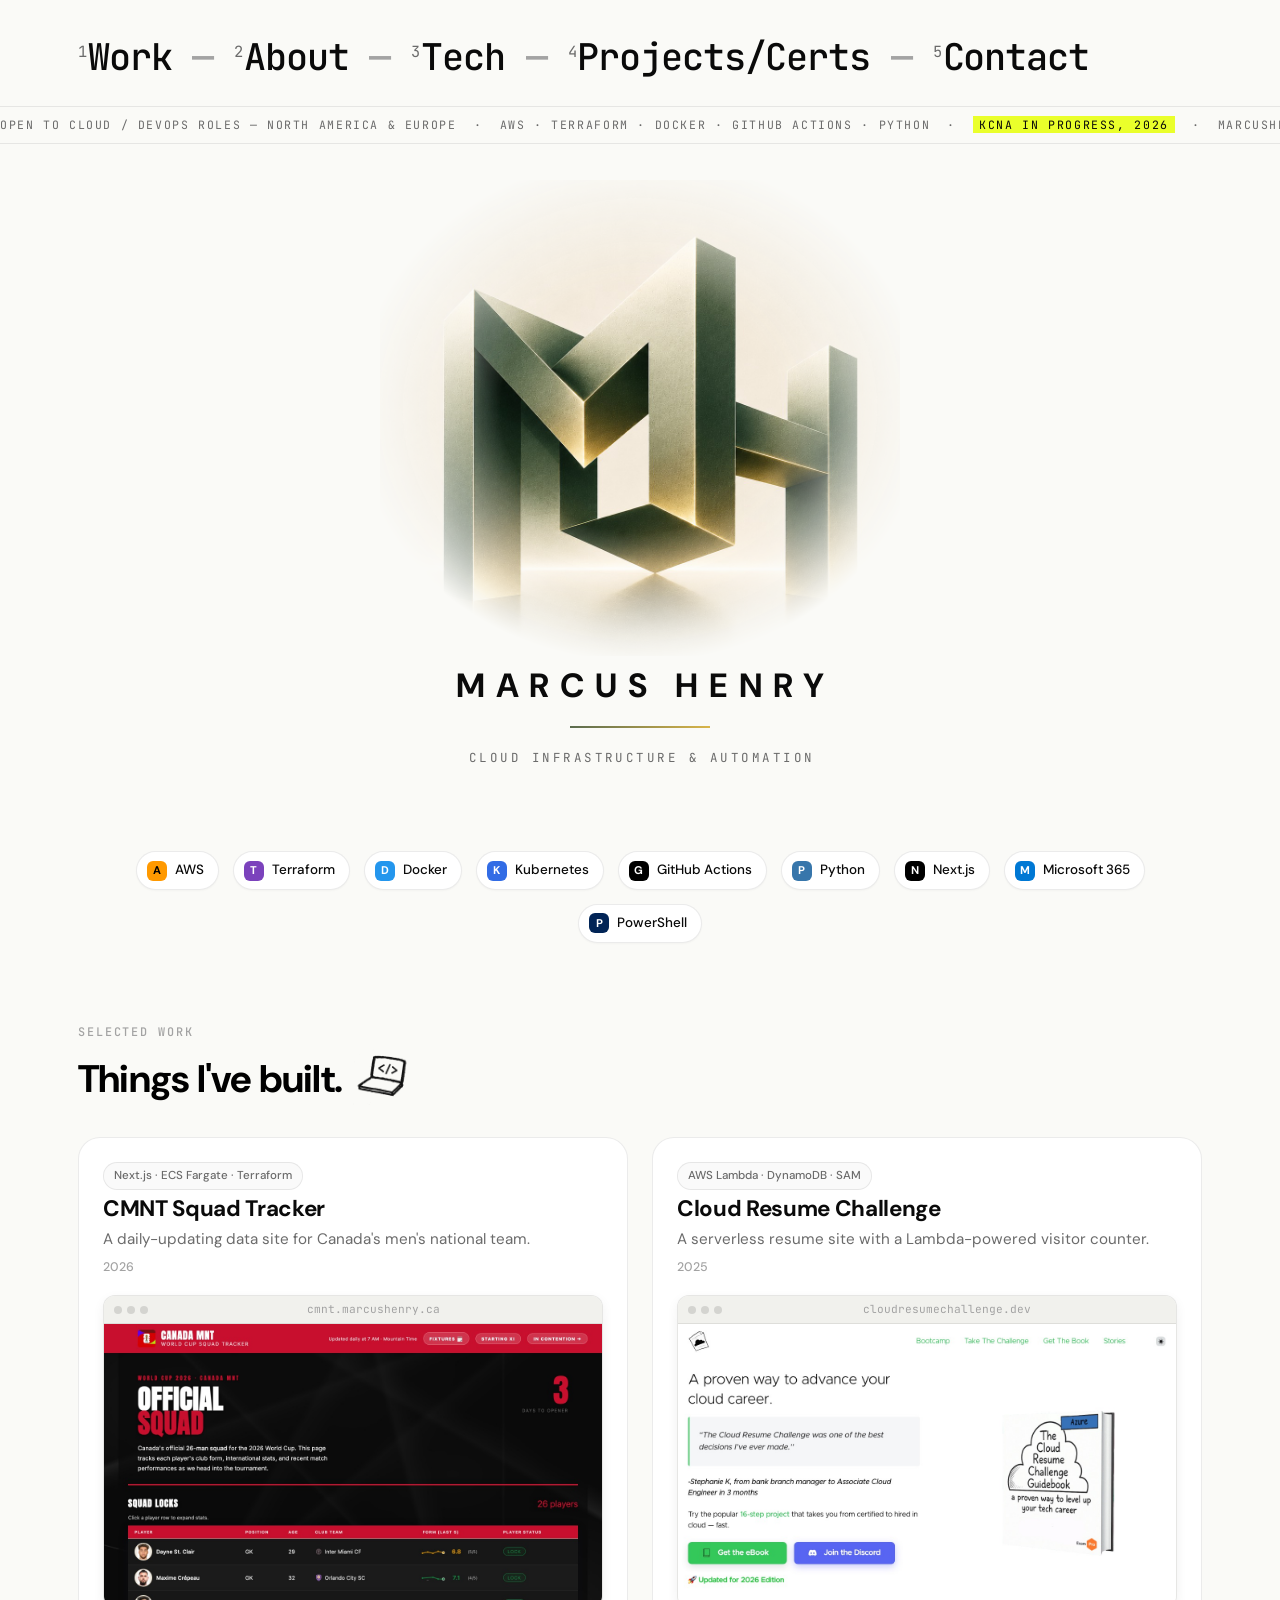
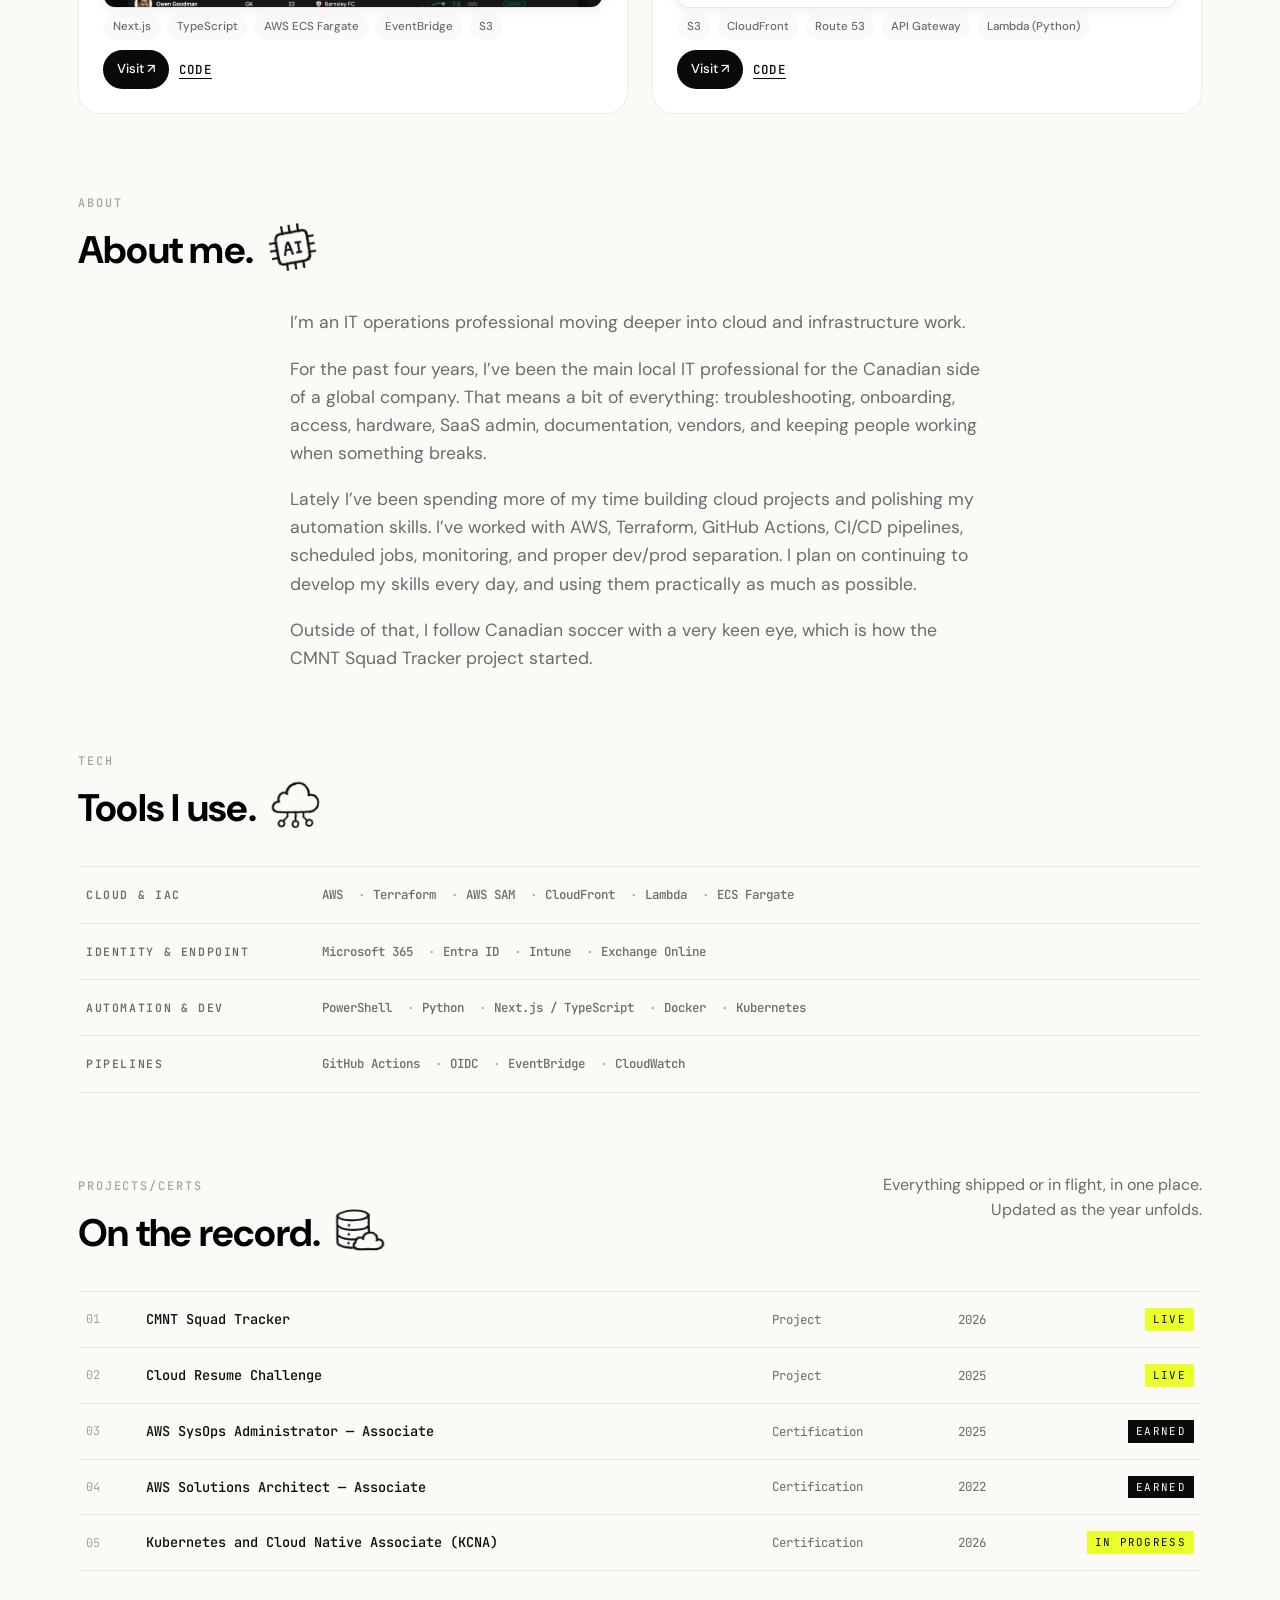
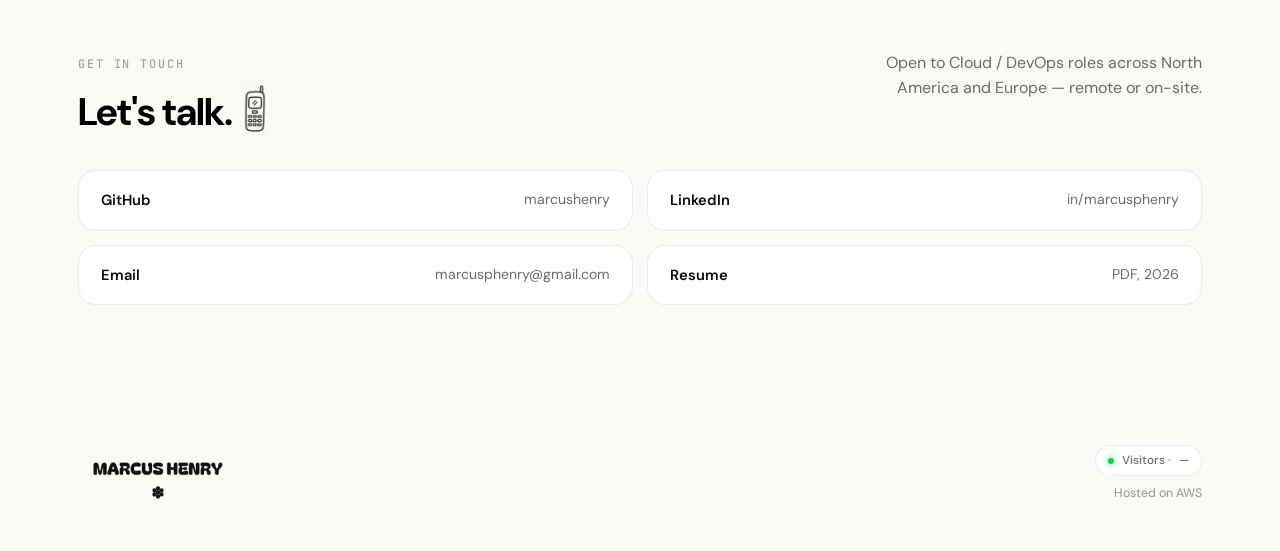
==== resume-site/index.html @ f46299de "content: relabel nav/sections (Tech, Projects/Certs), rewrite About - Nav: Stack→Tech, Ledger→Projec" ====
<!DOCTYPE html>
<html lang="en" data-theme="callum">
<head>
  <meta charset="UTF-8">
  <title>Marcus Henry — Cloud Infrastructure &amp; Automation</title>
  <meta name="viewport" content="width=device-width, initial-scale=1.0">
  <meta name="description" content="Marcus Henry — cloud infrastructure &amp; automation. AWS projects, IaC, CI/CD, and a serverless visitor counter. Open to roles across North America and Europe.">
  <link rel="canonical" href="https://marcushenry.ca/">
  <link rel="icon" type="image/png" sizes="32x32" href="images/favicon-32.png">
  <link rel="icon" type="image/png" sizes="192x192" href="images/favicon-192.png">
  <link rel="apple-touch-icon" href="images/apple-touch-icon.png">
  <meta property="og:type" content="website">
  <meta property="og:url" content="https://marcushenry.ca/">
  <meta property="og:title" content="Marcus Henry — Cloud Infrastructure &amp; Automation">
  <meta property="og:description" content="Cloud infrastructure &amp; automation. AWS projects, IaC, CI/CD, and a serverless visitor counter. Open to roles across North America and Europe.">
  <meta property="og:image" content="https://marcushenry.ca/images/og-image.jpg">
  <meta property="og:image:width" content="1200">
  <meta property="og:image:height" content="630">
  <meta name="twitter:card" content="summary_large_image">
  <meta name="twitter:title" content="Marcus Henry — Cloud Infrastructure &amp; Automation">
  <meta name="twitter:description" content="Cloud infrastructure &amp; automation. AWS projects, IaC, CI/CD, and a serverless visitor counter. Open to roles across North America and Europe.">
  <meta name="twitter:image" content="https://marcushenry.ca/images/og-image.jpg">
  <link rel="preload" as="image" href="images/mh-monogram-green.jpg">
  <link rel="preconnect" href="https://fonts.googleapis.com">
  <link rel="preconnect" href="https://fonts.gstatic.com" crossorigin>
  <link rel="stylesheet" href="assets/css/theme.css">
  <link rel="stylesheet" href="assets/css/site.css">
  <link rel="stylesheet" href="assets/css/avant.css">
</head>
<body>
  <div class="shell">

    <!-- ─────────────── Index masthead ─────────────── -->
    <nav class="index-callout" aria-label="Site index">
      <a href="#projects" class="index-item"><sup>1</sup>Work</a><span class="index-dash"> — </span><a href="#about" class="index-item"><sup>2</sup>About</a><span class="index-dash"> — </span><a href="#skills" class="index-item"><sup>3</sup>Tech</a><span class="index-dash"> — </span><a href="#ledger" class="index-item"><sup>4</sup>Projects/Certs</a><span class="index-dash"> — </span><a href="#contact" class="index-item"><sup>5</sup>Contact</a>
    </nav>

    <!-- ─────────────── Ticker ─────────────── -->
    <div class="ticker" aria-hidden="true">
      <div class="ticker-track">
        <span class="ticker-content">Open to Cloud / DevOps roles — North America &amp; Europe&nbsp;&nbsp;·&nbsp;&nbsp;AWS · Terraform · Docker · GitHub Actions · Python&nbsp;&nbsp;·&nbsp;&nbsp;<em>KCNA in progress, 2026</em>&nbsp;&nbsp;·&nbsp;&nbsp;marcushenry.ca — a working ledger&nbsp;&nbsp;·&nbsp;&nbsp;</span>
        <span class="ticker-content">Open to Cloud / DevOps roles — North America &amp; Europe&nbsp;&nbsp;·&nbsp;&nbsp;AWS · Terraform · Docker · GitHub Actions · Python&nbsp;&nbsp;·&nbsp;&nbsp;<em>KCNA in progress, 2026</em>&nbsp;&nbsp;·&nbsp;&nbsp;marcushenry.ca — a working ledger&nbsp;&nbsp;·&nbsp;&nbsp;</span>
      </div>
    </div>

    <!-- ─────────────── Hero ─────────────── -->
    <section class="hero-callum hero-monogram">
      <div class="hero-callum-content">
        <img class="hero-mark" src="images/mh-monogram-green.jpg" alt="MH monogram" width="1120" height="1024" fetchpriority="high">
        <h1 class="hero-name">Marcus Henry</h1>
        <span class="hero-rule" aria-hidden="true"></span>
        <p class="hero-tagline">Cloud Infrastructure &amp; Automation</p>
      </div>
    </section>

    <!-- ─────────────── Tools row ─────────────── -->
    <div class="tools-row">
      <span class="tool-chip"><span class="tool-chip-icon" style="background:#ff9900;color:#000">A</span>AWS</span>
      <span class="tool-chip"><span class="tool-chip-icon" style="background:#7b42bc;color:#fff">T</span>Terraform</span>
      <span class="tool-chip"><span class="tool-chip-icon" style="background:#2496ed;color:#fff">D</span>Docker</span>
      <span class="tool-chip"><span class="tool-chip-icon" style="background:#326ce5;color:#fff">K</span>Kubernetes</span>
      <span class="tool-chip"><span class="tool-chip-icon" style="background:#000;color:#fff">G</span>GitHub Actions</span>
      <span class="tool-chip"><span class="tool-chip-icon" style="background:#3776ab;color:#fff">P</span>Python</span>
      <span class="tool-chip"><span class="tool-chip-icon" style="background:#000;color:#fff">N</span>Next.js</span>
      <span class="tool-chip"><span class="tool-chip-icon" style="background:#0078d4;color:#fff">M</span>Microsoft 365</span>
      <span class="tool-chip"><span class="tool-chip-icon" style="background:#012456;color:#fff">P</span>PowerShell</span>
    </div>

    <!-- ─────────────── Projects ─────────────── -->
    <section class="section">
      <div id="projects" class="section-title-row">
        <div>
          <div class="section-title-eyebrow">Selected work</div>
          <h2 class="section-title">Things I've built.<img class="heading-doodle" src="images/icons/code-laptop.png" alt="" aria-hidden="true"></h2>
        </div>
      </div>
      <div class="project-list">

        <article class="project">
          <div class="project-num">01</div>
          <div class="project-meta-col">
            <div class="project-tag">Next.js · ECS Fargate · Terraform</div>
            <h3 class="project-title">CMNT Squad Tracker</h3>
            <p class="project-sub">A daily-updating data site for Canada's men's national team.</p>
            <div class="project-year">2026</div>
            <div style="margin-top:auto;padding-top:12px">
              <div class="browser-window">
                <div class="browser-bar">
                  <div class="browser-bar-dots"><span></span><span></span><span></span></div>
                  <div class="browser-bar-url">cmnt.marcushenry.ca</div>
                </div>
                <div class="browser-body">
                  <img class="browser-shot" src="images/cmnt-screenshot.jpg" alt="CMNT Squad Tracker — official squad page with player form table" loading="lazy" width="1240" height="930">
                </div>
              </div>
            </div>
            <div class="project-stack">
              <span>Next.js</span><span>TypeScript</span><span>AWS ECS Fargate</span><span>EventBridge</span><span>S3</span>
            </div>
            <div class="project-links">
              <a href="https://cmnt.marcushenry.ca" target="_blank" rel="noreferrer" class="project-link">Visit ↗</a>
              <a href="https://github.com/marcushenry/cmnt-squad-tracker" target="_blank" rel="noreferrer" class="project-link is-secondary">Code</a>
            </div>
          </div>
        </article>

        <article class="project">
          <div class="project-num">02</div>
          <div class="project-meta-col">
            <div class="project-tag">AWS Lambda · DynamoDB · SAM</div>
            <h3 class="project-title">Cloud Resume Challenge</h3>
            <p class="project-sub">A serverless resume site with a Lambda-powered visitor counter.</p>
            <div class="project-year">2025</div>
            <div style="margin-top:auto;padding-top:12px">
              <div class="browser-window">
                <div class="browser-bar">
                  <div class="browser-bar-dots"><span></span><span></span><span></span></div>
                  <div class="browser-bar-url">cloudresumechallenge.dev</div>
                </div>
                <div class="browser-body">
                  <img class="browser-shot" src="images/crc-screenshot.jpg" alt="The Cloud Resume Challenge — a proven way to advance your cloud career" loading="lazy" width="1240" height="930">
                </div>
              </div>
            </div>
            <div class="project-stack">
              <span>S3</span><span>CloudFront</span><span>Route 53</span><span>API Gateway</span><span>Lambda (Python)</span>
            </div>
            <div class="project-links">
              <a href="https://cloudresumechallenge.dev/" target="_blank" rel="noreferrer" class="project-link">Visit ↗</a>
              <a href="https://github.com/marcushenry/cloud-resume-challenge-2025" target="_blank" rel="noreferrer" class="project-link is-secondary">Code</a>
            </div>
          </div>
        </article>

      </div>
    </section>

    <!-- ─────────────── About ─────────────── -->
    <section class="section">
      <div id="about" class="section-title-row">
        <div>
          <div class="section-title-eyebrow">About</div>
          <h2 class="section-title">About me.<img class="heading-doodle" src="images/icons/ai-chip.png" alt="" aria-hidden="true"></h2>
        </div>
      </div>
      <div class="about">
        <p>I&rsquo;m an IT operations professional moving deeper into cloud and infrastructure work.</p>
        <p>For the past four years, I&rsquo;ve been the main local IT professional for the Canadian side of a global company. That means a bit of everything: troubleshooting, onboarding, access, hardware, SaaS admin, documentation, vendors, and keeping people working when something breaks.</p>
        <p>Lately I&rsquo;ve been spending more of my time building cloud projects and polishing my automation skills. I&rsquo;ve worked with AWS, Terraform, GitHub Actions, CI/CD pipelines, scheduled jobs, monitoring, and proper dev/prod separation. I plan on continuing to develop my skills every day, and using them practically as much as possible.</p>
        <p>Outside of that, I follow Canadian soccer with a very keen eye, which is how the CMNT Squad Tracker project started.</p>
      </div>
    </section>

    <!-- ─────────────── Skills ─────────────── -->
    <section class="section">
      <div id="skills" class="section-title-row">
        <div>
          <div class="section-title-eyebrow">Tech</div>
          <h2 class="section-title">Tools I use.<img class="heading-doodle" src="images/icons/cloud-network.png" alt="" aria-hidden="true"></h2>
        </div>
      </div>
      <div class="skills">
        <div class="skills-group">
          <div class="skills-group-label">Cloud &amp; IaC</div>
          <div class="skills-group-items">
            <span>AWS</span><span>Terraform</span><span>AWS SAM</span><span>CloudFront</span><span>Lambda</span><span>ECS Fargate</span>
          </div>
        </div>
        <div class="skills-group">
          <div class="skills-group-label">Identity &amp; Endpoint</div>
          <div class="skills-group-items">
            <span>Microsoft 365</span><span>Entra ID</span><span>Intune</span><span>Exchange Online</span>
          </div>
        </div>
        <div class="skills-group">
          <div class="skills-group-label">Automation &amp; Dev</div>
          <div class="skills-group-items">
            <span>PowerShell</span><span>Python</span><span>Next.js / TypeScript</span><span>Docker</span><span>Kubernetes</span>
          </div>
        </div>
        <div class="skills-group">
          <div class="skills-group-label">Pipelines</div>
          <div class="skills-group-items">
            <span>GitHub Actions</span><span>OIDC</span><span>EventBridge</span><span>CloudWatch</span>
          </div>
        </div>
      </div>
    </section>

    <!-- ─────────────── Ledger ─────────────── -->
    <section class="section">
      <div id="ledger" class="section-title-row">
        <div>
          <div class="section-title-eyebrow">Projects/Certs</div>
          <h2 class="section-title">On the record.<img class="heading-doodle" src="images/icons/cloud-database.png" alt="" aria-hidden="true"></h2>
        </div>
        <p class="section-title-helper">Everything shipped or in flight, in one place. Updated as the year unfolds.</p>
      </div>
      <div class="ledger">
        <a href="https://cmnt.marcushenry.ca" target="_blank" rel="noreferrer" class="ledger-row">
          <span class="ledger-num">01</span>
          <span class="ledger-name">CMNT Squad Tracker</span>
          <span class="ledger-cat">Project</span>
          <span class="ledger-year">2026</span>
          <span class="ledger-status is-live">Live</span>
        </a>
        <a href="https://marcushenry.ca" class="ledger-row">
          <span class="ledger-num">02</span>
          <span class="ledger-name">Cloud Resume Challenge</span>
          <span class="ledger-cat">Project</span>
          <span class="ledger-year">2025</span>
          <span class="ledger-status is-live">Live</span>
        </a>
        <div class="ledger-row">
          <span class="ledger-num">03</span>
          <span class="ledger-name">AWS SysOps Administrator — Associate</span>
          <span class="ledger-cat">Certification</span>
          <span class="ledger-year">2025</span>
          <span class="ledger-status is-earned">Earned</span>
        </div>
        <div class="ledger-row">
          <span class="ledger-num">04</span>
          <span class="ledger-name">AWS Solutions Architect — Associate</span>
          <span class="ledger-cat">Certification</span>
          <span class="ledger-year">2022</span>
          <span class="ledger-status is-earned">Earned</span>
        </div>
        <div class="ledger-row">
          <span class="ledger-num">05</span>
          <span class="ledger-name">Kubernetes and Cloud Native Associate (KCNA)</span>
          <span class="ledger-cat">Certification</span>
          <span class="ledger-year">2026</span>
          <span class="ledger-status is-progress">In progress</span>
        </div>
      </div>
    </section>

    <!-- ─────────────── Contact ─────────────── -->
    <section class="section">
      <div id="contact" class="section-title-row">
        <div>
          <div class="section-title-eyebrow">Get in touch</div>
          <h2 class="section-title">Let's talk.<img class="heading-doodle" src="images/icons/phone.png" alt="" aria-hidden="true"></h2>
        </div>
        <p class="section-title-helper">Open to Cloud / DevOps roles across North America and Europe — remote or on-site.</p>
      </div>
      <div class="contact-list">
        <a href="https://github.com/marcushenry" target="_blank" rel="noreferrer" class="contact-row">
          <span class="contact-row-label">GitHub</span>
          <span class="contact-row-handle">marcushenry</span>
        </a>
        <a href="https://linkedin.com/in/marcusphenry" target="_blank" rel="noreferrer" class="contact-row">
          <span class="contact-row-label">LinkedIn</span>
          <span class="contact-row-handle">in/marcusphenry</span>
        </a>
        <a href="mailto:marcusphenry@gmail.com" class="contact-row">
          <span class="contact-row-label">Email</span>
          <span class="contact-row-handle">marcusphenry@gmail.com</span>
        </a>
        <a href="assets/Marcus-Henry-2026.pdf" target="_blank" rel="noreferrer" class="contact-row">
          <span class="contact-row-label">Resume</span>
          <span class="contact-row-handle">PDF, 2026</span>
        </a>
      </div>
    </section>

    <!-- ─────────────── Footer ─────────────── -->
    <footer class="footer">
      <div>
        <img class="footer-wordmark" src="images/wordmark.png" alt="Marcus Henry" width="160">
      </div>
      <div style="display:flex;flex-direction:column;align-items:flex-end;gap:8px">
        <span class="visitor-pill" title="Lambda + DynamoDB visitor count">
          <span class="live-dot"></span>
          Visitors · <span id="visitor-count">…</span>
        </span>
        <div style="font-size:0.78rem;opacity:0.7">Hosted on AWS</div>
      </div>
    </footer>

  </div>

  <script>
    (async () => {
      const el = document.getElementById("visitor-count");
      try {
        const res = await fetch("https://swlscxbqnd.execute-api.us-east-1.amazonaws.com/Prod/hello");
        if (!res.ok) throw new Error(res.status);
        const data = await res.json();
        el.textContent = (data && (data.count ?? data.visitors ?? data.value ?? "—")).toString();
      } catch {
        el.textContent = "—";
      }
    })();
  </script>
</body>
</html>
---- resume-site/assets/css/theme.css ----
/*
 * Marcus Henry — Theme Tokens
 * Two complete design directions, switched via [data-theme] on <html>.
 *
 *   hermes  — dark forest-green canvas, cream serif type, hairline grid,
 *             vintage technical-manual aesthetic. Inspired by Nous Research.
 *   callum  — light, airy, big bold sans, soft pastel gradient blob.
 *             Inspired by Callum O'Connor's portfolio.
 */

@import url('https://fonts.googleapis.com/css2?family=DM+Serif+Display:ital@0;1&family=EB+Garamond:ital,wght@0,400;0,500;0,600;1,400&family=JetBrains+Mono:wght@400;500&display=swap');
@import url('https://fonts.googleapis.com/css2?family=DM+Sans:opsz,wght@9..40,400;9..40,500;9..40,600;9..40,700;9..40,800;9..40,900&display=swap');

/* ─── HERMES — dark + serif ────────────────────────────── */
:root[data-theme="hermes"] {
  --bg:                #0c1a17;
  --bg-elevated:       #0f201c;
  --bg-deep:           #081410;
  --surface:           rgba(232, 220, 195, 0.03);
  --surface-hover:     rgba(232, 220, 195, 0.06);

  --ink:               #ece1c8;
  --ink-bright:        #fbf3dc;
  --ink-muted:         rgba(236, 225, 200, 0.62);
  --ink-faint:         rgba(236, 225, 200, 0.38);

  --accent:            #d4a85a;
  --accent-warm:       #e8c97a;
  --accent-soft:       rgba(212, 168, 90, 0.16);

  --hair:              rgba(236, 225, 200, 0.16);
  --hair-strong:       rgba(236, 225, 200, 0.28);

  --status-live:       #7ec891;

  --font-display:      'DM Serif Display', 'Times New Roman', serif;
  --font-body:         'EB Garamond', Georgia, 'Times New Roman', serif;
  --font-mono:         'JetBrains Mono', 'Courier New', monospace;
  --font-ui:           'EB Garamond', Georgia, serif;

  --lh-body:           1.55;
  --lh-tight:          1.1;

  --radius-sm:         2px;
  --radius-md:         3px;
  --radius-lg:         4px;
  --radius-pill:       999px;

  color-scheme: dark;
}

/* ─── CALLUM — light + sans ────────────────────────────── */
:root[data-theme="callum"] {
  --bg:                #fafaf7;
  --bg-elevated:       #ffffff;
  --bg-deep:           #f1f1ed;
  --surface:           rgba(10, 10, 10, 0.02);
  --surface-hover:     rgba(10, 10, 10, 0.05);

  --ink:               #0a0a0a;
  --ink-bright:        #000000;
  --ink-muted:         #6b6b6b;
  --ink-faint:         #a3a3a3;

  --accent:            #0a0a0a;
  --accent-warm:       #4f46e5;
  --accent-soft:       rgba(10, 10, 10, 0.05);

  --hair:              rgba(10, 10, 10, 0.08);
  --hair-strong:       rgba(10, 10, 10, 0.16);

  --status-live:       #22c55e;

  --font-display:      'DM Sans', system-ui, -apple-system, sans-serif;
  --font-body:         'DM Sans', system-ui, -apple-system, sans-serif;
  --font-mono:         'JetBrains Mono', 'SF Mono', Menlo, monospace;
  --font-ui:           'DM Sans', system-ui, -apple-system, sans-serif;

  --lh-body:           1.55;
  --lh-tight:          1.05;

  --radius-sm:         8px;
  --radius-md:         14px;
  --radius-lg:         22px;
  --radius-pill:       999px;

  color-scheme: light;
}

/* Default to hermes if no theme set */
:root { color-scheme: dark; }

/* ─── Reset + base ─────────────────────────────────── */
*, *::before, *::after { box-sizing: border-box; }
html, body { margin: 0; padding: 0; }
html { background-color: var(--bg, #0c1a17); }
body {
  font-family: var(--font-body);
  font-size: 16px;
  color: var(--ink);
  background-color: var(--bg);
  line-height: var(--lh-body);
  -webkit-font-smoothing: antialiased;
  -moz-osx-font-smoothing: grayscale;
  text-rendering: optimizeLegibility;
  min-height: 100vh;
}

a { color: inherit; text-decoration: none; }
button { font-family: inherit; cursor: pointer; }

/* Focus */
:focus-visible {
  outline: 1px solid var(--accent);
  outline-offset: 3px;
}

/* Selection */
::selection {
  background: var(--accent);
  color: var(--bg);
}

/* Scrollbar */
::-webkit-scrollbar { width: 10px; height: 10px; }
::-webkit-scrollbar-track { background: transparent; }
:root[data-theme="hermes"] ::-webkit-scrollbar-thumb { background: rgba(236,225,200,0.14); border-radius: 0; }
:root[data-theme="callum"] ::-webkit-scrollbar-thumb { background: rgba(10,10,10,0.14); border-radius: 999px; }
---- resume-site/assets/css/site.css ----
/* ─────────────────────────────────────────────────────────
   site.css — shared layout & components, themed via CSS vars
   in theme.css (data-theme="hermes" | "callum").
   ───────────────────────────────────────────────────────── */

/* ─── Page shell ───────────────────────────────────── */
.shell {
  width: 100%;
  max-width: 1180px;
  margin: 0 auto;
  padding: 0 28px;
}
@media (max-width: 640px) {
  .shell { padding: 0 18px; }
}

/* ─── Top nav ──────────────────────────────────────── */
.nav {
  display: flex;
  justify-content: space-between;
  align-items: center;
  padding: 22px 0;
  gap: 16px;
  flex-wrap: wrap;
}

/* Hermes nav: hairline frame, manual-style */
:root[data-theme="hermes"] .nav {
  border-bottom: 1px solid var(--hair);
  margin-bottom: 8px;
}
:root[data-theme="hermes"] .brand {
  font-family: var(--font-display);
  font-style: italic;
  font-size: 1.4rem;
  letter-spacing: 0.01em;
  color: var(--ink-bright);
}
:root[data-theme="hermes"] .brand-sub {
  font-size: 0.7rem;
  letter-spacing: 0.18em;
  text-transform: uppercase;
  color: var(--ink-faint);
  margin-left: 12px;
  border-left: 1px solid var(--hair);
  padding-left: 12px;
  font-family: var(--font-ui);
}
:root[data-theme="hermes"] .nav-links a {
  font-family: var(--font-ui);
  font-size: 0.78rem;
  letter-spacing: 0.18em;
  text-transform: uppercase;
  color: var(--ink-muted);
  padding: 8px 4px;
  position: relative;
  transition: color 200ms ease;
}
:root[data-theme="hermes"] .nav-links a:hover { color: var(--ink-bright); }
:root[data-theme="hermes"] .nav-links a.is-active {
  color: var(--ink-bright);
}
:root[data-theme="hermes"] .nav-links a.is-active::after {
  content: "";
  position: absolute;
  left: 4px; right: 4px;
  bottom: 0;
  height: 1px;
  background: var(--accent);
}

/* Callum nav: dark pill button + simple links */
:root[data-theme="callum"] .brand {
  font-family: var(--font-display);
  font-weight: 700;
  font-size: 1rem;
  letter-spacing: -0.01em;
  color: var(--ink);
  display: inline-flex;
  align-items: center;
  gap: 10px;
}
:root[data-theme="callum"] .brand-mark {
  width: 28px;
  height: 28px;
  border-radius: 999px;
  background: linear-gradient(135deg, #ffb3d9 0%, #b5d4ff 50%, #b8f0e0 100%);
  display: inline-block;
}
:root[data-theme="callum"] .brand-sub { display: none; }
:root[data-theme="callum"] .nav-links {
  background: var(--ink);
  border-radius: 999px;
  padding: 6px;
  display: flex;
  gap: 0;
}
:root[data-theme="callum"] .nav-links a {
  display: inline-block;
  padding: 8px 16px;
  border-radius: 999px;
  font-size: 0.84rem;
  font-weight: 500;
  color: rgba(255, 255, 255, 0.7);
  transition: all 180ms ease;
}
:root[data-theme="callum"] .nav-links a:hover { color: #fff; }
:root[data-theme="callum"] .nav-links a.is-active {
  background: #fff;
  color: var(--ink);
}

.nav-links { display: flex; gap: 4px; align-items: center; margin: 0; padding: 0; list-style: none; }

/* Theme toggle button */
.theme-toggle {
  border: 1px solid var(--hair-strong);
  background: var(--surface-hover);
  color: var(--ink);
  width: 36px;
  height: 36px;
  border-radius: var(--radius-pill);
  display: inline-flex;
  align-items: center;
  justify-content: center;
  cursor: pointer;
  transition: all 180ms ease;
  flex-shrink: 0;
}
.theme-toggle:hover {
  color: var(--ink-bright);
  border-color: var(--hair-strong);
  background: var(--surface-hover);
  transform: scale(1.08);
}
:root[data-theme="hermes"] .theme-toggle {
  border-color: var(--hair-strong);
  background: rgba(212, 168, 90, 0.1);
  color: var(--accent);
}
:root[data-theme="callum"] .theme-toggle {
  border-color: var(--hair-strong);
  background: #fff;
  color: var(--ink);
}

/* ─── Hermes hero ──────────────────────────────────── */
.hero-hermes {
  padding: 24px 0 56px;
  position: relative;
}
.hero-hermes-chapter {
  font-family: var(--font-ui);
  font-size: 0.74rem;
  letter-spacing: 0.24em;
  text-transform: uppercase;
  color: var(--ink-faint);
  display: flex;
  align-items: center;
  gap: 14px;
  margin-bottom: 28px;
}
.hero-hermes-chapter::before,
.hero-hermes-chapter::after {
  content: "";
  flex: 1;
  height: 1px;
  background: var(--hair);
}
.hero-hermes-grid {
  display: grid;
  grid-template-columns: 1.1fr 1fr;
  gap: 56px;
  align-items: center;
}
.hero-hermes-illustration {
  position: relative;
  aspect-ratio: 4/5;
  color: var(--ink);
  border: 1px solid var(--hair);
  padding: 14px;
  background: var(--bg-deep);
}
.hero-hermes-illustration::before,
.hero-hermes-illustration::after {
  content: "";
  position: absolute;
  width: 14px;
  height: 14px;
  border: 1px solid var(--accent);
}
.hero-hermes-illustration::before { top: -1px; left: -1px; border-right: none; border-bottom: none; }
.hero-hermes-illustration::after { bottom: -1px; right: -1px; border-left: none; border-top: none; }
.hero-hermes-illustration > svg {
  width: 100%;
  height: 100%;
  display: block;
}
.hero-hermes-caption {
  position: absolute;
  bottom: -28px;
  left: 14px;
  font-family: var(--font-body);
  font-style: italic;
  font-size: 0.86rem;
  color: var(--ink-muted);
  letter-spacing: 0.01em;
}
.hero-hermes-text { padding-top: 8px; }
.hero-hermes-h1 {
  margin: 0;
  font-family: var(--font-display);
  font-weight: 400;
  font-size: clamp(2.6rem, 5.4vw, 4.4rem);
  line-height: 1;
  letter-spacing: -0.005em;
  color: var(--ink-bright);
}
.hero-hermes-h1-italic {
  display: block;
  font-style: italic;
  color: var(--accent);
  font-size: 0.85em;
  margin-top: 6px;
}
.hero-hermes-tagline {
  margin: 22px 0 24px;
  font-family: var(--font-body);
  font-style: italic;
  font-size: 1.18rem;
  color: var(--ink-bright);
  line-height: 1.4;
  max-width: 460px;
  border-left: 1px solid var(--accent);
  padding-left: 16px;
}
.hero-hermes-body {
  font-family: var(--font-body);
  font-size: 1.02rem;
  color: var(--ink-muted);
  line-height: 1.7;
  max-width: 460px;
}
.hero-hermes-body p { margin: 0 0 14px; }
.hero-hermes-body p:last-child { margin-bottom: 0; }
.hero-hermes-meta {
  margin-top: 28px;
  display: flex;
  align-items: center;
  gap: 18px;
  font-family: var(--font-ui);
  font-size: 0.72rem;
  letter-spacing: 0.18em;
  text-transform: uppercase;
  color: var(--ink-faint);
  padding-top: 16px;
  border-top: 1px solid var(--hair);
  flex-wrap: wrap;
}
.hero-hermes-meta strong {
  color: var(--ink);
  font-weight: 500;
}
.hero-hermes-meta .live-dot {
  width: 6px;
  height: 6px;
  border-radius: 999px;
  background: var(--status-live);
  display: inline-block;
  margin-right: 6px;
  vertical-align: middle;
  box-shadow: 0 0 8px var(--status-live);
}

/* ─── Callum hero ──────────────────────────────────── */
.hero-callum {
  padding: 80px 0 60px;
  position: relative;
  text-align: center;
}
.hero-callum-blob {
  position: absolute;
  top: -10%;
  left: 50%;
  transform: translateX(-50%);
  width: 1100px;
  height: 720px;
  max-width: 130%;
  background: radial-gradient(closest-side, rgba(255,179,217,0.42), transparent 70%),
              radial-gradient(closest-side at 70% 30%, rgba(181,212,255,0.40), transparent 70%),
              radial-gradient(closest-side at 30% 70%, rgba(184,240,224,0.48), transparent 70%),
              radial-gradient(closest-side at 80% 80%, rgba(255,223,168,0.38), transparent 70%);
  filter: blur(48px);
  pointer-events: none;
  z-index: 0;
  border-radius: 50%;
  animation: blobPulse 18s ease-in-out infinite;
}
@keyframes blobPulse {
  0%, 100% { transform: translateX(-50%) scale(1) rotate(0deg); }
  33%      { transform: translateX(-48%) scale(1.05) rotate(8deg); }
  66%      { transform: translateX(-52%) scale(0.98) rotate(-6deg); }
}
.hero-callum-content { position: relative; z-index: 1; max-width: 760px; margin: 0 auto; }
.hero-callum-eyebrow {
  display: inline-flex;
  align-items: center;
  gap: 8px;
  padding: 6px 14px 6px 8px;
  border-radius: 999px;
  background: #fff;
  border: 1px solid var(--hair);
  box-shadow: 0 1px 2px rgba(0,0,0,0.04);
  font-size: 0.82rem;
  font-weight: 500;
  color: var(--ink);
  margin-bottom: 32px;
}
.hero-callum-eyebrow .live-dot {
  width: 8px;
  height: 8px;
  border-radius: 999px;
  background: var(--status-live);
  display: inline-block;
  box-shadow: 0 0 10px var(--status-live);
}
.hero-callum-greet {
  font-size: 1.1rem;
  color: var(--ink-muted);
  margin: 0 0 18px;
  font-weight: 500;
}
.hero-callum-h1 {
  margin: 0;
  font-family: var(--font-display);
  font-weight: 700;
  font-size: clamp(2.6rem, 7vw, 5rem);
  line-height: 1.02;
  letter-spacing: -0.025em;
  color: var(--ink);
}
.hero-callum-h1 em {
  font-style: normal;
  background: linear-gradient(135deg, #ec4899 0%, #6366f1 50%, #06b6d4 100%);
  -webkit-background-clip: text;
  background-clip: text;
  -webkit-text-fill-color: transparent;
}
.hero-callum-sub {
  margin: 26px auto 0;
  font-size: 1.08rem;
  color: var(--ink-muted);
  line-height: 1.55;
  max-width: 580px;
}
.hero-callum-cta {
  margin-top: 36px;
  display: inline-flex;
  align-items: center;
  gap: 12px;
}
.btn-pill {
  display: inline-flex;
  align-items: center;
  gap: 8px;
  padding: 12px 22px;
  border-radius: 999px;
  background: var(--ink);
  color: #fff;
  font-weight: 500;
  font-size: 0.92rem;
  border: none;
  transition: transform 180ms ease, background 180ms ease;
  cursor: pointer;
  white-space: nowrap;
}
:root[data-theme="callum"] .btn-pill { background: var(--ink); color: #fff; }
:root[data-theme="callum"] .btn-pill:hover { background: #333; }
:root[data-theme="hermes"] .btn-pill { background: var(--accent); color: var(--bg); }
:root[data-theme="hermes"] .btn-pill:hover { background: var(--accent-warm); }
.btn-pill:hover { transform: translateY(-1px); }
.btn-pill.btn-ghost {
  background: transparent;
  color: var(--ink);
  border: 1px solid var(--hair-strong);
  white-space: nowrap;
}
.btn-pill.btn-ghost:hover { background: var(--surface); transform: translateY(-1px); }

/* Tool icons row */
.tools-row {
  display: flex;
  justify-content: center;
  flex-wrap: wrap;
  gap: 14px;
  margin-top: 56px;
}
.tool-chip {
  display: inline-flex;
  align-items: center;
  gap: 8px;
  padding: 8px 14px 8px 10px;
  background: #fff;
  border: 1px solid var(--hair);
  border-radius: 999px;
  font-size: 0.84rem;
  color: var(--ink);
  font-weight: 500;
  box-shadow: 0 1px 2px rgba(0,0,0,0.03);
  transition: transform 180ms ease, box-shadow 180ms ease;
  white-space: nowrap;
}
.tool-chip:hover {
  transform: translateY(-2px);
  box-shadow: 0 6px 14px rgba(0,0,0,0.08);
}
.tool-chip-icon {
  width: 20px;
  height: 20px;
  display: inline-flex;
  align-items: center;
  justify-content: center;
  border-radius: 6px;
  font-size: 0.7rem;
  font-weight: 700;
  flex-shrink: 0;
}

/* Hermes tools row */
:root[data-theme="hermes"] .tools-row {
  gap: 0;
  border-top: 1px solid var(--hair);
  border-bottom: 1px solid var(--hair);
  margin-top: 64px;
  padding: 16px 0;
}
:root[data-theme="hermes"] .tool-chip {
  background: transparent;
  border: none;
  border-right: 1px solid var(--hair);
  border-radius: 0;
  padding: 6px 22px;
  font-family: var(--font-ui);
  font-size: 0.74rem;
  letter-spacing: 0.18em;
  text-transform: uppercase;
  color: var(--ink-muted);
  box-shadow: none;
  font-weight: 400;
}
:root[data-theme="hermes"] .tool-chip:last-child { border-right: none; }
:root[data-theme="hermes"] .tool-chip:hover { background: transparent; transform: none; color: var(--ink-bright); }
:root[data-theme="hermes"] .tool-chip-icon { display: none; }

/* ─── Section header ───────────────────────────────── */
.section {
  padding: 80px 0 0;
  position: relative;
}
.section-title-row {
  display: flex;
  justify-content: space-between;
  align-items: baseline;
  margin-bottom: 28px;
  gap: 24px;
  flex-wrap: wrap;
}
.section-title-eyebrow {
  font-size: 0.74rem;
  letter-spacing: 0.22em;
  text-transform: uppercase;
  color: var(--ink-faint);
  font-family: var(--font-ui);
  font-weight: 500;
}
:root[data-theme="hermes"] .section-title-eyebrow {
  color: var(--accent);
}
.section-title {
  font-family: var(--font-display);
  font-size: clamp(1.8rem, 3vw, 2.4rem);
  letter-spacing: -0.01em;
  margin: 6px 0 0;
  color: var(--ink-bright);
  font-weight: 400;
}
:root[data-theme="callum"] .section-title {
  font-weight: 700;
  letter-spacing: -0.02em;
}
:root[data-theme="hermes"] .section-title {
  font-style: italic;
}
.section-title-helper {
  font-family: var(--font-body);
  color: var(--ink-muted);
  font-size: 1rem;
  margin: 0;
  max-width: 380px;
  line-height: 1.55;
  text-align: right;
}
:root[data-theme="callum"] .section-title-helper { text-align: right; }

/* ─── Projects ─────────────────────────────────────── */

/* Hermes — numbered chapter entries */
:root[data-theme="hermes"] .project-list {
  display: flex;
  flex-direction: column;
  gap: 0;
}
:root[data-theme="hermes"] .project {
  display: grid;
  grid-template-columns: 60px 1fr 1.1fr;
  gap: 36px;
  padding: 36px 0;
  border-top: 1px solid var(--hair);
}
:root[data-theme="hermes"] .project:last-child {
  border-bottom: 1px solid var(--hair);
}
:root[data-theme="hermes"] .project-num {
  font-family: var(--font-display);
  font-style: italic;
  font-size: 1.6rem;
  color: var(--accent);
  line-height: 1;
}
:root[data-theme="hermes"] .project-meta-col {
  display: flex;
  flex-direction: column;
  gap: 12px;
}
:root[data-theme="hermes"] .project-title {
  font-family: var(--font-display);
  font-size: 1.9rem;
  line-height: 1.05;
  letter-spacing: -0.005em;
  color: var(--ink-bright);
  margin: 0;
  font-weight: 400;
}
:root[data-theme="hermes"] .project-sub {
  font-style: italic;
  font-size: 1.05rem;
  color: var(--ink);
  margin: 0;
  line-height: 1.4;
}
:root[data-theme="hermes"] .project-tag {
  font-family: var(--font-ui);
  font-size: 0.7rem;
  letter-spacing: 0.18em;
  text-transform: uppercase;
  color: var(--ink-faint);
}
:root[data-theme="hermes"] .project-year {
  font-family: var(--font-ui);
  font-size: 0.7rem;
  letter-spacing: 0.18em;
  text-transform: uppercase;
  color: var(--ink-faint);
}
:root[data-theme="hermes"] .project-body p {
  margin: 0 0 14px;
  font-size: 1rem;
  color: var(--ink-muted);
  line-height: 1.7;
}
:root[data-theme="hermes"] .project-bullets {
  margin: 14px 0 18px;
  padding: 0;
  list-style: none;
}
:root[data-theme="hermes"] .project-bullets li {
  padding: 12px 0 12px 22px;
  position: relative;
  font-size: 0.94rem;
  color: var(--ink-muted);
  line-height: 1.55;
  border-top: 1px solid var(--hair);
}
:root[data-theme="hermes"] .project-bullets li:first-child { border-top: none; padding-top: 0; }
:root[data-theme="hermes"] .project-bullets li::before {
  content: "·";
  position: absolute;
  left: 4px;
  top: 10px;
  color: var(--accent);
  font-size: 1.4rem;
  line-height: 1;
}
:root[data-theme="hermes"] .project-stack {
  display: flex;
  flex-wrap: wrap;
  gap: 6px 12px;
  margin-top: 8px;
}
:root[data-theme="hermes"] .project-stack span {
  font-family: var(--font-mono);
  font-size: 0.74rem;
  color: var(--ink-muted);
  letter-spacing: 0.02em;
  white-space: nowrap;
}
:root[data-theme="hermes"] .project-stack span::after {
  content: "·";
  color: var(--ink-faint);
  margin-left: 10px;
}
:root[data-theme="hermes"] .project-stack span:last-child::after { display: none; }
:root[data-theme="hermes"] .project-links {
  display: flex;
  gap: 18px;
  margin-top: 22px;
  padding-top: 14px;
  border-top: 1px solid var(--hair);
}
:root[data-theme="hermes"] .project-link {
  font-family: var(--font-ui);
  font-size: 0.78rem;
  letter-spacing: 0.16em;
  text-transform: uppercase;
  color: var(--accent);
  border-bottom: 1px solid currentColor;
  padding-bottom: 2px;
  transition: color 200ms ease;
}
:root[data-theme="hermes"] .project-link:hover { color: var(--accent-warm); }

/* Callum — rounded white cards with browser previews */
:root[data-theme="callum"] .project-list {
  display: grid;
  grid-template-columns: 1fr 1fr;
  gap: 24px;
}
@media (max-width: 880px) {
  :root[data-theme="callum"] .project-list { grid-template-columns: 1fr; }
}
:root[data-theme="callum"] .project {
  background: #fff;
  border: 1px solid var(--hair);
  border-radius: var(--radius-lg);
  padding: 24px;
  display: flex;
  flex-direction: column;
  gap: 18px;
  transition: transform 220ms ease, box-shadow 220ms ease;
}
:root[data-theme="callum"] .project:hover {
  transform: translateY(-4px);
  box-shadow: 0 16px 40px rgba(0, 0, 0, 0.06);
}
:root[data-theme="callum"] .project-num { display: none; }
:root[data-theme="callum"] .project-meta-col {
  display: flex;
  flex-direction: column;
  gap: 6px;
}
:root[data-theme="callum"] .project-tag {
  display: inline-flex;
  align-self: flex-start;
  padding: 4px 10px;
  border-radius: 999px;
  background: var(--surface);
  border: 1px solid var(--hair);
  font-size: 0.72rem;
  font-weight: 500;
  color: var(--ink-muted);
}
:root[data-theme="callum"] .project-title {
  font-size: 1.4rem;
  font-weight: 700;
  letter-spacing: -0.015em;
  color: var(--ink);
  margin: 0;
  line-height: 1.15;
}
:root[data-theme="callum"] .project-sub {
  font-size: 0.95rem;
  color: var(--ink-muted);
  margin: 0;
  line-height: 1.45;
}
:root[data-theme="callum"] .project-year {
  font-size: 0.78rem;
  color: var(--ink-faint);
  font-weight: 500;
  margin-top: 2px;
}
:root[data-theme="callum"] .project-body { display: none; }
:root[data-theme="callum"] .project-stack {
  display: flex;
  flex-wrap: wrap;
  gap: 6px;
  margin-top: auto;
}
:root[data-theme="callum"] .project-stack span {
  padding: 4px 10px;
  border-radius: 999px;
  background: var(--surface);
  font-size: 0.72rem;
  color: var(--ink-muted);
  font-weight: 500;
  white-space: nowrap;
}
:root[data-theme="callum"] .project-links {
  display: flex;
  gap: 8px;
  margin-top: 4px;
}
:root[data-theme="callum"] .project-link {
  display: inline-flex;
  align-items: center;
  gap: 6px;
  padding: 8px 14px;
  border-radius: 999px;
  background: var(--ink);
  color: #fff;
  font-weight: 500;
  font-size: 0.82rem;
  transition: background 180ms ease, transform 180ms ease;
}
:root[data-theme="callum"] .project-link:hover { background: #333; transform: translateY(-1px); }
:root[data-theme="callum"] .project-link.is-secondary {
  background: var(--surface);
  color: var(--ink);
  border: 1px solid var(--hair);
}
:root[data-theme="callum"] .project-link.is-secondary:hover { background: var(--surface-hover); }
:root[data-theme="callum"] .project-bullets { display: none; }

/* Browser window preview */
.browser-window {
  border-radius: 12px;
  background: var(--bg-deep);
  border: 1px solid var(--hair);
  overflow: hidden;
  box-shadow: 0 4px 12px rgba(0, 0, 0, 0.06);
  aspect-ratio: 16 / 10;
  display: flex;
  flex-direction: column;
}
:root[data-theme="callum"] .browser-window { background: #fafaf7; }
:root[data-theme="hermes"] .browser-window { display: none; }
.browser-bar {
  height: 28px;
  background: var(--bg);
  border-bottom: 1px solid var(--hair);
  display: flex;
  align-items: center;
  gap: 6px;
  padding: 0 10px;
  flex-shrink: 0;
}
.browser-bar-dots { display: flex; gap: 5px; }
.browser-bar-dots span {
  width: 8px;
  height: 8px;
  border-radius: 999px;
  background: rgba(0, 0, 0, 0.12);
}
:root[data-theme="callum"] .browser-bar { background: #f1f1ed; }
.browser-bar-url {
  flex: 1;
  font-size: 0.7rem;
  color: var(--ink-faint);
  text-align: center;
  font-family: var(--font-mono);
}
.browser-body {
  flex: 1;
  overflow: hidden;
  position: relative;
}

/* ─── About section ────────────────────────────────── */

/* Hermes about: two-column manual layout */
:root[data-theme="hermes"] .about {
  display: grid;
  grid-template-columns: 1fr 1fr;
  gap: 36px;
}
:root[data-theme="hermes"] .about p {
  font-family: var(--font-body);
  font-size: 1.05rem;
  line-height: 1.7;
  color: var(--ink);
  margin: 0 0 16px;
}
:root[data-theme="hermes"] .about p:first-child::first-letter {
  font-family: var(--font-display);
  font-size: 3.4rem;
  float: left;
  line-height: 0.9;
  padding: 4px 10px 0 0;
  color: var(--accent);
}

/* Callum about: centered, simple */
:root[data-theme="callum"] .about {
  max-width: 700px;
  margin: 0 auto;
  text-align: left;
}
:root[data-theme="callum"] .about p {
  font-size: 1.1rem;
  line-height: 1.6;
  color: var(--ink-muted);
  margin: 0 0 18px;
}
:root[data-theme="callum"] .about p:last-child { margin-bottom: 0; }

/* ─── Skills ──────────────────────────────────────── */
:root[data-theme="hermes"] .skills {
  display: grid;
  grid-template-columns: repeat(2, 1fr);
  gap: 0;
  border-top: 1px solid var(--hair);
}
:root[data-theme="hermes"] .skills-group {
  padding: 22px 24px;
  border-bottom: 1px solid var(--hair);
}
:root[data-theme="hermes"] .skills-group:nth-child(odd) {
  border-right: 1px solid var(--hair);
}
:root[data-theme="hermes"] .skills-group-label {
  font-family: var(--font-ui);
  font-size: 0.74rem;
  letter-spacing: 0.2em;
  text-transform: uppercase;
  color: var(--accent);
  margin-bottom: 12px;
}
:root[data-theme="hermes"] .skills-group-items {
  display: flex;
  flex-wrap: wrap;
  gap: 6px 14px;
  font-family: var(--font-body);
  font-size: 1rem;
  color: var(--ink);
}
:root[data-theme="hermes"] .skills-group-items span {
  white-space: nowrap;
}
:root[data-theme="hermes"] .skills-group-items span::after {
  content: "·";
  color: var(--ink-faint);
  margin-left: 14px;
}
:root[data-theme="hermes"] .skills-group-items span:last-child::after { display: none; }

:root[data-theme="callum"] .skills {
  display: grid;
  grid-template-columns: repeat(2, 1fr);
  gap: 18px;
}
@media (max-width: 700px) {
  :root[data-theme="callum"] .skills,
  :root[data-theme="hermes"] .skills { grid-template-columns: 1fr; }
  :root[data-theme="hermes"] .skills-group:nth-child(odd) { border-right: none; }
}
:root[data-theme="callum"] .skills-group {
  background: #fff;
  border: 1px solid var(--hair);
  border-radius: 18px;
  padding: 20px 22px;
}
:root[data-theme="callum"] .skills-group-label {
  font-size: 0.8rem;
  font-weight: 600;
  color: var(--ink);
  margin-bottom: 12px;
}
:root[data-theme="callum"] .skills-group-items {
  display: flex;
  flex-wrap: wrap;
  gap: 6px;
}
:root[data-theme="callum"] .skills-group-items span {
  padding: 4px 10px;
  border-radius: 999px;
  background: var(--surface);
  font-size: 0.78rem;
  color: var(--ink-muted);
  font-weight: 500;
  white-space: nowrap;
}

/* ─── Contact ─────────────────────────────────────── */
.contact-list {
  display: grid;
  grid-template-columns: repeat(2, 1fr);
  gap: 0;
}
@media (max-width: 640px) {
  .contact-list { grid-template-columns: 1fr; }
}
:root[data-theme="hermes"] .contact-list {
  border-top: 1px solid var(--hair);
}
:root[data-theme="hermes"] .contact-row {
  display: flex;
  justify-content: space-between;
  align-items: center;
  padding: 18px 4px;
  border-bottom: 1px solid var(--hair);
  font-family: var(--font-body);
  font-size: 1.05rem;
  color: var(--ink);
  transition: padding-left 200ms ease, color 200ms ease;
}
:root[data-theme="hermes"] .contact-row:hover {
  color: var(--accent-warm);
  padding-left: 12px;
}
:root[data-theme="hermes"] .contact-row-label {
  font-family: var(--font-ui);
  font-size: 0.74rem;
  letter-spacing: 0.2em;
  text-transform: uppercase;
  color: var(--accent);
}
:root[data-theme="hermes"] .contact-row-handle {
  font-style: italic;
  color: var(--ink-muted);
}

:root[data-theme="callum"] .contact-list {
  gap: 14px;
}
:root[data-theme="callum"] .contact-row {
  display: flex;
  justify-content: space-between;
  align-items: center;
  padding: 18px 22px;
  background: #fff;
  border: 1px solid var(--hair);
  border-radius: 18px;
  transition: transform 220ms ease, box-shadow 220ms ease;
}
:root[data-theme="callum"] .contact-row:hover {
  transform: translateY(-2px);
  box-shadow: 0 12px 28px rgba(0, 0, 0, 0.06);
}
:root[data-theme="callum"] .contact-row-label {
  font-weight: 600;
  font-size: 0.92rem;
  color: var(--ink);
}
:root[data-theme="callum"] .contact-row-handle {
  color: var(--ink-muted);
  font-size: 0.88rem;
}

/* ─── Visitor counter pill (footer-area) ───────────── */
.visitor-pill {
  display: inline-flex;
  align-items: center;
  gap: 8px;
  padding: 5px 12px;
  border-radius: 999px;
  font-size: 0.74rem;
  font-family: var(--font-ui);
  font-weight: 500;
}
:root[data-theme="hermes"] .visitor-pill {
  background: var(--surface);
  border: 1px solid var(--hair);
  color: var(--ink-muted);
  letter-spacing: 0.06em;
}
:root[data-theme="callum"] .visitor-pill {
  background: #fff;
  border: 1px solid var(--hair);
  color: var(--ink-muted);
}
.visitor-pill .live-dot {
  width: 6px;
  height: 6px;
  border-radius: 999px;
  background: var(--status-live);
  box-shadow: 0 0 6px var(--status-live);
}

/* ─── Footer ───────────────────────────────────────── */
.footer {
  padding: 80px 0 48px;
  margin-top: 60px;
  display: flex;
  justify-content: space-between;
  gap: 24px;
  flex-wrap: wrap;
  align-items: flex-end;
}
:root[data-theme="hermes"] .footer {
  border-top: 1px solid var(--hair);
  padding-top: 28px;
  margin-top: 80px;
  font-family: var(--font-ui);
  font-size: 0.78rem;
  letter-spacing: 0.14em;
  text-transform: uppercase;
  color: var(--ink-faint);
}
:root[data-theme="hermes"] .footer-brand {
  font-family: var(--font-display);
  font-style: italic;
  font-size: 1.1rem;
  letter-spacing: 0;
  text-transform: none;
  color: var(--ink);
}
:root[data-theme="callum"] .footer {
  font-size: 0.88rem;
  color: var(--ink-muted);
}
:root[data-theme="callum"] .footer-brand {
  font-weight: 700;
  color: var(--ink);
  font-size: 0.98rem;
}

/* ─── Responsive ───────────────────────────────────── */
@media (max-width: 880px) {
  .hero-hermes-grid {
    grid-template-columns: 1fr;
    gap: 60px;
  }
  :root[data-theme="hermes"] .project {
    grid-template-columns: 40px 1fr;
  }
  :root[data-theme="hermes"] .project-body-col {
    grid-column: 1 / -1;
  }
  :root[data-theme="hermes"] .about { grid-template-columns: 1fr; }
}
@media (max-width: 640px) {
  .section { padding-top: 56px; }
  .nav { padding: 16px 0; }
  :root[data-theme="callum"] .nav-links { display: none; }
  .section-title-helper { text-align: left; }
}
---- resume-site/assets/css/avant.css ----
/*
 * Marcus Henry — Avant layer
 * Editorial/brutalist accents over the callum theme, drawn from
 * 6TM Magazine's design language: mono-as-display type, hairline
 * ruled ledgers, a numbered typographic index, a marquee ticker,
 * one acid accent, and a giant cropped wordmark.
 * Loads after site.css; callum-scoped so hermes is untouched.
 */

:root[data-theme="callum"] {
  --acid: #eaff2b;
  --acid-ink: #0a0a0a;
}

html { scroll-behavior: smooth; }

/* ─── Marquee ticker ───────────────────────────────── */
.ticker {
  width: 100vw;
  margin-left: calc(50% - 50vw);
  border-top: 1px solid var(--hair);
  border-bottom: 1px solid var(--hair);
  overflow: hidden;
  white-space: nowrap;
}
.ticker-track {
  display: inline-flex;
  animation: ticker-scroll 48s linear infinite;
}
.ticker-content {
  font-family: var(--font-mono);
  font-size: 0.72rem;
  letter-spacing: 0.14em;
  text-transform: uppercase;
  color: var(--ink-muted);
  padding: 9px 0;
}
.ticker-content em {
  font-style: normal;
  background: var(--acid);
  color: var(--acid-ink);
  padding: 1px 6px;
}
@keyframes ticker-scroll {
  from { transform: translateX(0); }
  to   { transform: translateX(-50%); }
}
@media (prefers-reduced-motion: reduce) {
  .ticker-track { animation: none; }
}

/* ─── Numbered typographic index (masthead) ────────── */
.index-callout {
  padding: 36px 0 28px;
  font-family: var(--font-mono);
  font-weight: 500;
  font-size: clamp(1.4rem, 3.1vw, 2.3rem);
  line-height: 1.15;
  letter-spacing: -0.03em;
  color: var(--ink);
}
.index-item { transition: background 0.15s ease; }
.index-item sup {
  font-size: 0.42em;
  font-weight: 400;
  margin-right: 2px;
  color: var(--ink-muted);
}
.index-item:hover { background: var(--acid); color: var(--acid-ink); }
.index-item:hover sup { color: var(--acid-ink); }
.index-dash { color: var(--ink-faint); }

/* ─── Mono eyebrows + micro links ──────────────────── */
:root[data-theme="callum"] .section-title-eyebrow {
  font-family: var(--font-mono);
  letter-spacing: 0.16em;
}
:root[data-theme="callum"] .project-link.is-secondary {
  background: transparent;
  border: none;
  border-radius: 0;
  padding: 10px 2px;
  font-family: var(--font-mono);
  font-size: 0.78rem;
  letter-spacing: 0.1em;
  text-transform: uppercase;
  text-decoration: underline;
  text-underline-offset: 4px;
}
:root[data-theme="callum"] .project-link.is-secondary:hover {
  background: var(--acid);
  color: var(--acid-ink);
  transform: none;
}

/* ─── Monogram hero ────────────────────────────────── */
.hero-monogram { padding: 36px 0 28px; }
.hero-mark {
  display: block;
  margin: 0 auto;
  width: min(520px, 80vw);
  height: auto;
  -webkit-mask-image: radial-gradient(ellipse 64% 62% at 50% 48%, #000 42%, transparent 86%);
  mask-image: radial-gradient(ellipse 64% 62% at 50% 48%, #000 42%, transparent 86%);
  user-select: none;
}
.hero-name {
  margin: 10px 0 0;
  font-family: var(--font-display);
  font-weight: 700;
  font-size: clamp(1.3rem, 3.2vw, 2.1rem);
  line-height: 1.2;
  letter-spacing: 0.32em;
  padding-left: 0.32em; /* re-centers wide-tracked text */
  text-transform: uppercase;
  color: var(--ink);
}
.hero-rule {
  display: block;
  width: 140px;
  height: 2px;
  margin: 20px auto;
  background: linear-gradient(90deg, #5a6b4f, #d9b54a);
}
.hero-tagline {
  margin: 0;
  font-family: var(--font-mono);
  font-size: 0.78rem;
  letter-spacing: 0.28em;
  padding-left: 0.28em;
  text-transform: uppercase;
  color: var(--ink-muted);
}

/* ─── Hand-drawn doodle beside a section heading ───── */
.heading-doodle {
  height: 1.5em;
  width: auto;
  vertical-align: -0.34em;
  margin-left: 0.28em;
}

/* ─── Skills as hairline ledger ────────────────────── */
:root[data-theme="callum"] .skills {
  display: block;
}
:root[data-theme="callum"] .skills-group {
  display: grid;
  grid-template-columns: 220px 1fr;
  gap: 16px;
  align-items: baseline;
  background: transparent;
  border: none;
  border-radius: 0;
  border-top: 1px solid var(--hair);
  padding: 18px 8px;
  margin: 0;
  transition: background 0.15s ease;
}
:root[data-theme="callum"] .skills-group:last-child {
  border-bottom: 1px solid var(--hair);
}
:root[data-theme="callum"] .skills-group:hover { background: var(--surface-hover); }
:root[data-theme="callum"] .skills-group-label {
  font-family: var(--font-mono);
  font-size: 0.72rem;
  letter-spacing: 0.14em;
  text-transform: uppercase;
  color: var(--ink-muted);
  margin: 0;
}
:root[data-theme="callum"] .skills-group-items {
  font-family: var(--font-mono);
  font-size: 0.85rem;
  gap: 0;
}
:root[data-theme="callum"] .skills-group-items span {
  background: transparent;
  border: none;
  border-radius: 0;
  padding: 0;
}
:root[data-theme="callum"] .skills-group-items span::after {
  content: " · ";
  color: var(--ink-faint);
  margin: 0 8px;
}
:root[data-theme="callum"] .skills-group-items span:last-child::after { display: none; }
@media (max-width: 700px) {
  :root[data-theme="callum"] .skills-group { grid-template-columns: 1fr; gap: 6px; }
}

/* ─── Real screenshot inside browser mock ──────────── */
.browser-shot {
  display: block;
  width: 100%;
  height: 100%;
  object-fit: cover;
  object-position: top;
}

/* ─── The ledger ───────────────────────────────────── */
.ledger { border-top: 1px solid var(--hair); }
.ledger-row {
  display: grid;
  grid-template-columns: 44px 1fr 170px 90px 130px;
  gap: 16px;
  align-items: center;
  border-bottom: 1px solid var(--hair);
  padding: 16px 8px;
  font-family: var(--font-mono);
  font-size: 0.85rem;
  transition: background 0.15s ease;
}
.ledger-row:hover { background: var(--surface-hover); }
a.ledger-row:hover .ledger-name { text-decoration: underline; text-underline-offset: 4px; }
.ledger-num { color: var(--ink-faint); font-size: 0.75rem; }
.ledger-name { font-weight: 500; }
.ledger-cat, .ledger-year { color: var(--ink-muted); font-size: 0.78rem; }
.ledger-status {
  justify-self: end;
  font-size: 0.68rem;
  letter-spacing: 0.12em;
  text-transform: uppercase;
  padding: 3px 8px;
}
.ledger-status.is-live,
.ledger-status.is-progress {
  background: var(--acid);
  color: var(--acid-ink);
}
.ledger-status.is-earned {
  background: var(--ink);
  color: var(--bg);
}
@media (max-width: 700px) {
  .ledger-row { grid-template-columns: 1fr 110px; }
  .ledger-num, .ledger-cat, .ledger-year { display: none; }
}

/* ─── Footer wordmark (replaces the brand text) ────── */
.footer-wordmark {
  display: block;
  width: 160px;
  height: auto;
}
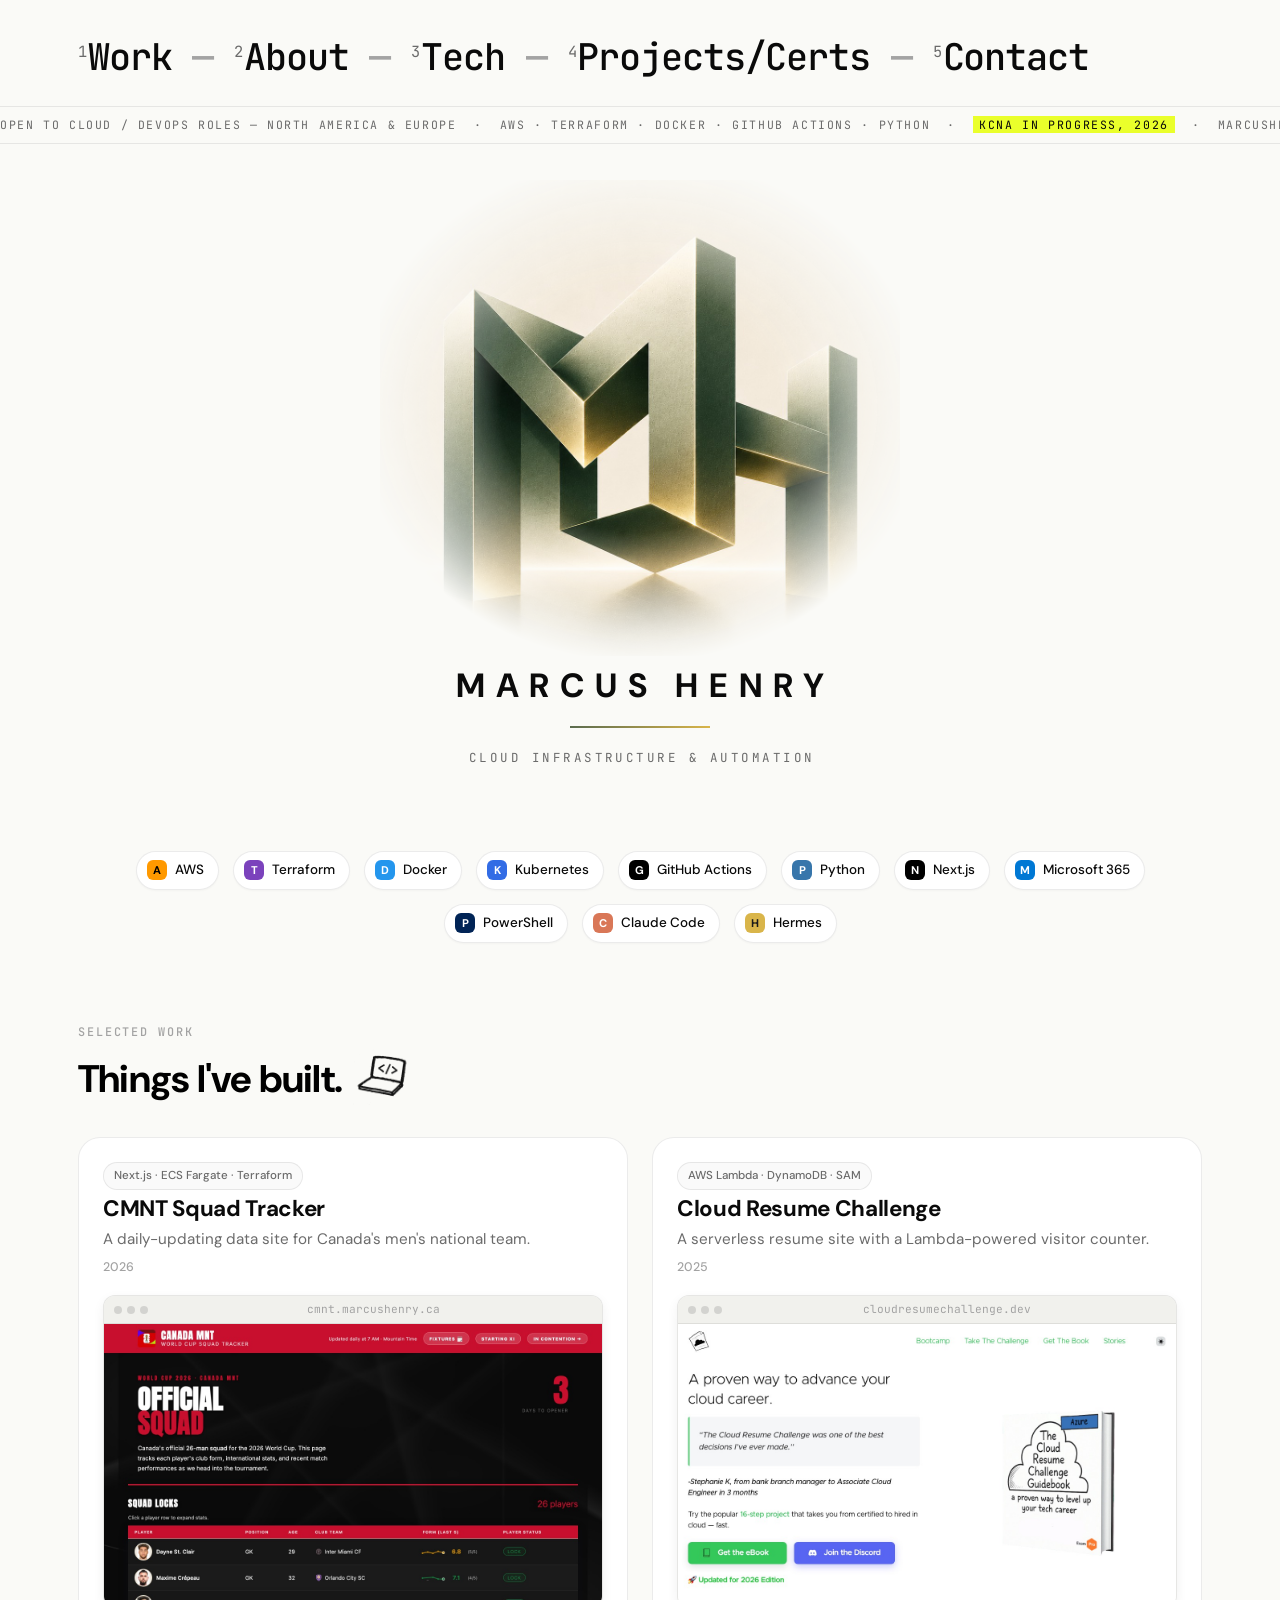
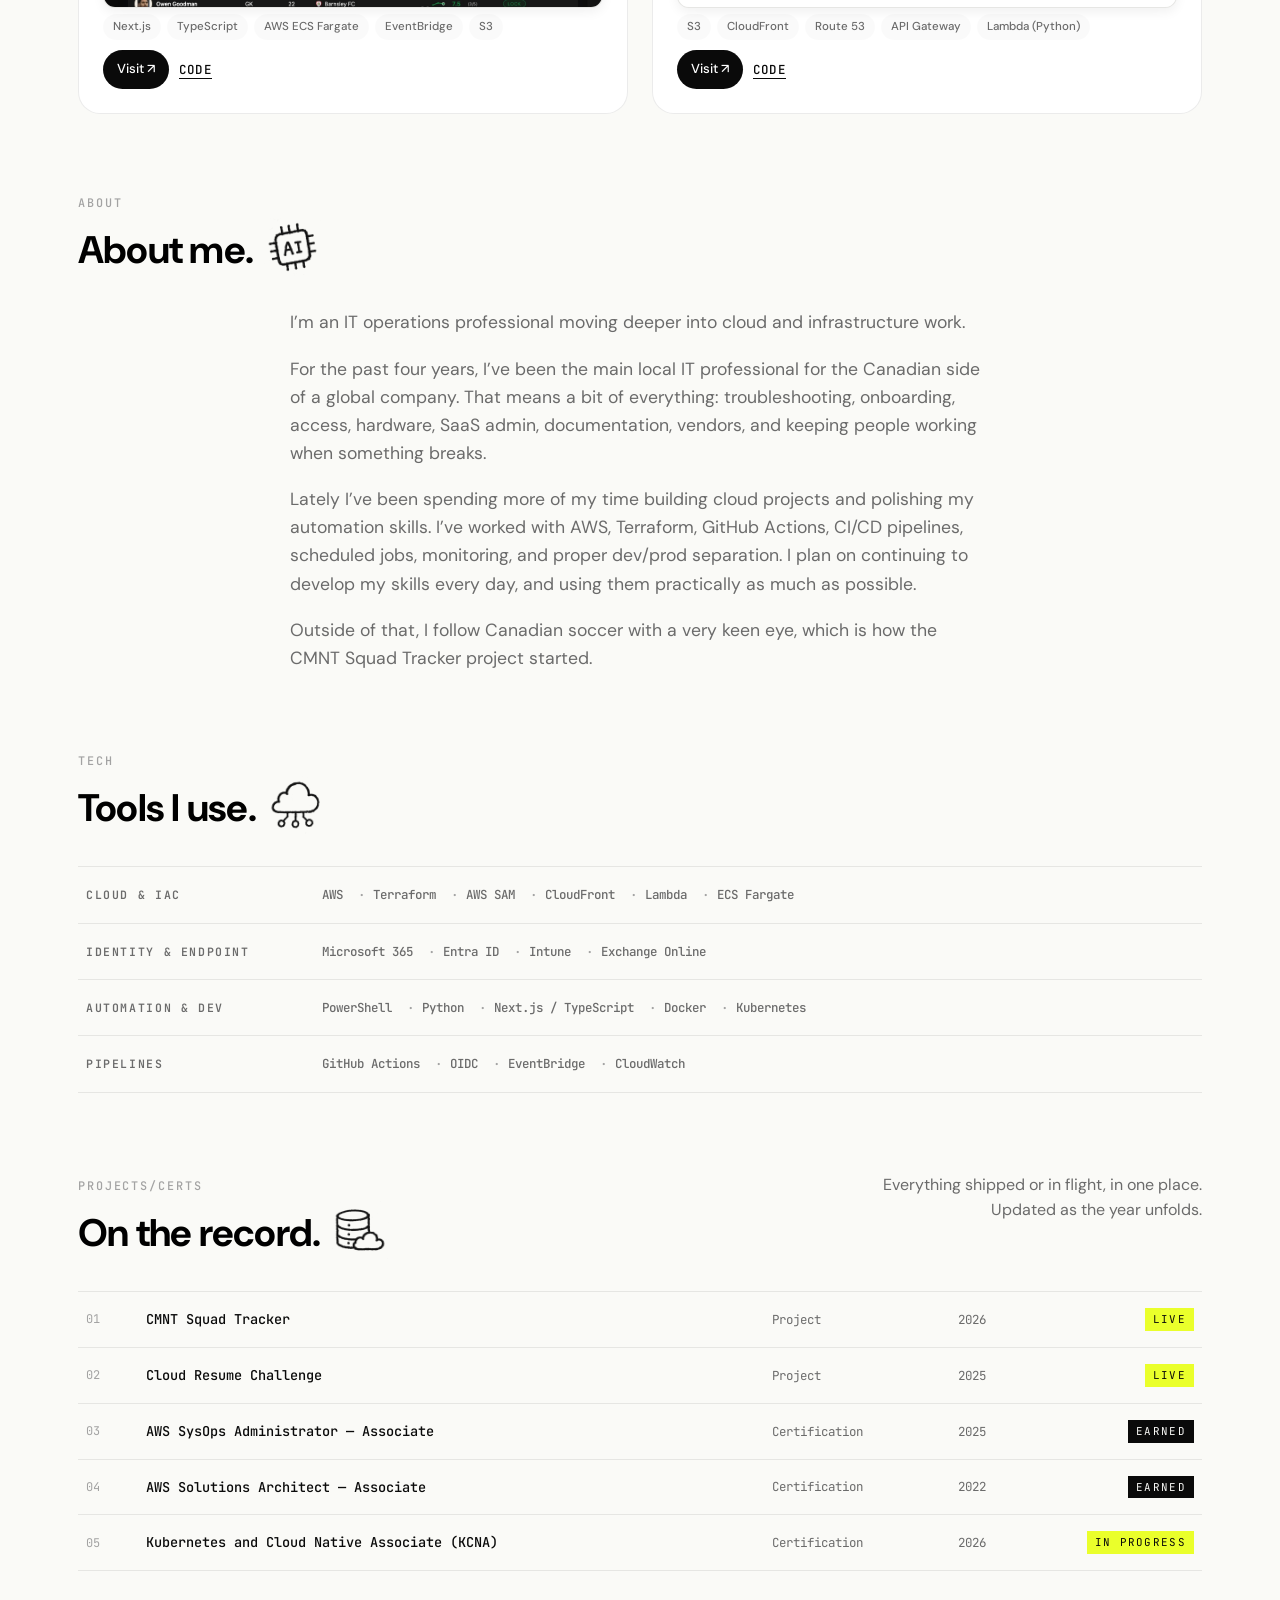
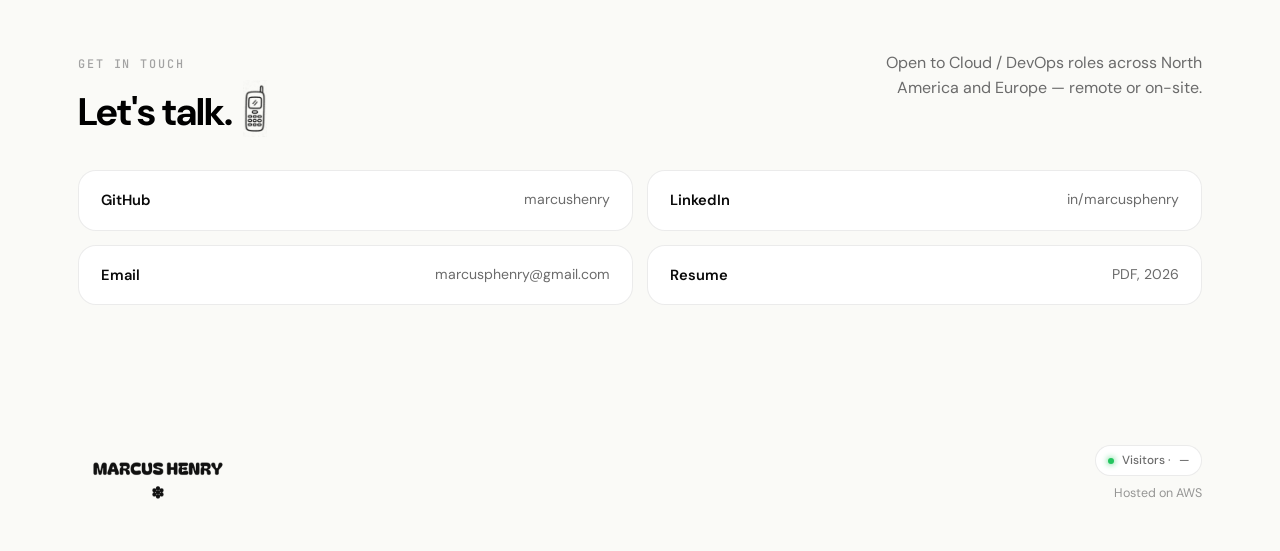
==== commit 78eff769: "feat: spiral-in entrance for tool pills; add Claude Code + Hermes - Tool pills spiral in from off-sc" ====
--- a/resume-site/index.html
+++ b/resume-site/index.html
@@ -64,6 +64,8 @@
       <span class="tool-chip"><span class="tool-chip-icon" style="background:#000;color:#fff">N</span>Next.js</span>
       <span class="tool-chip"><span class="tool-chip-icon" style="background:#0078d4;color:#fff">M</span>Microsoft 365</span>
       <span class="tool-chip"><span class="tool-chip-icon" style="background:#012456;color:#fff">P</span>PowerShell</span>
+      <span class="tool-chip"><span class="tool-chip-icon" style="background:#d97757;color:#fff">C</span>Claude Code</span>
+      <span class="tool-chip"><span class="tool-chip-icon" style="background:#d9b54a;color:#1a1a1a">H</span>Hermes</span>
     </div>
 
     <!-- ─────────────── Projects ─────────────── -->
@@ -293,5 +295,25 @@
       }
     })();
   </script>
+
+  <script>
+    // Tool pills: spiral in the first time the row scrolls into view, then lock static.
+    (() => {
+      const row = document.querySelector(".tools-row");
+      if (!row) return;
+      const reduce = window.matchMedia("(prefers-reduced-motion: reduce)").matches;
+      if (reduce || !("IntersectionObserver" in window)) return;
+      row.classList.add("anim-ready");
+      const io = new IntersectionObserver((entries) => {
+        entries.forEach((e) => {
+          if (e.isIntersecting) {
+            row.classList.add("in-view");
+            io.disconnect();
+          }
+        });
+      }, { threshold: 0.35 });
+      io.observe(row);
+    })();
+  </script>
 </body>
 </html>
--- a/resume-site/assets/css/avant.css
+++ b/resume-site/assets/css/avant.css
@@ -130,6 +130,46 @@
   padding-left: 0.28em;
   text-transform: uppercase;
   color: var(--ink-muted);
+}
+
+/* ─── Tool pills: grand spiral-in entrance ────────────
+ * When the row first scrolls into view, each chip spirals
+ * in from off-screen — alternating sides, big rotation —
+ * cascading down the row, then locks static. JS adds
+ * .anim-ready (hides chips) then .in-view (fires it), so
+ * with no JS the pills just sit there normally.
+ */
+:root[data-theme="callum"] .tools-row.anim-ready .tool-chip { opacity: 0; }
+:root[data-theme="callum"] .tools-row.in-view .tool-chip {
+  animation: chip-spiral-in 0.95s cubic-bezier(.16, 1, .3, 1) both;
+}
+@keyframes chip-spiral-in {
+  0%   { opacity: 0; transform: translate(var(--sx, -42vw), var(--sy, 58vh)) rotate(var(--sr, -540deg)) scale(0.25); }
+  55%  { opacity: 1; }
+  100% { opacity: 1; transform: none; }
+}
+/* Alternate entry vectors so they don't all fly the same way */
+:root[data-theme="callum"] .tool-chip:nth-child(odd)  { --sx: -44vw; --sr: -540deg; }
+:root[data-theme="callum"] .tool-chip:nth-child(even) { --sx:  44vw; --sr:  540deg; }
+:root[data-theme="callum"] .tool-chip:nth-child(3n)   { --sy: 64vh; }
+:root[data-theme="callum"] .tool-chip:nth-child(3n+1) { --sy: 48vh; }
+/* Cascade — staggered start per chip */
+:root[data-theme="callum"] .tools-row.in-view .tool-chip:nth-child(1) { animation-delay: 0.00s; }
+:root[data-theme="callum"] .tools-row.in-view .tool-chip:nth-child(2) { animation-delay: 0.09s; }
+:root[data-theme="callum"] .tools-row.in-view .tool-chip:nth-child(3) { animation-delay: 0.18s; }
+:root[data-theme="callum"] .tools-row.in-view .tool-chip:nth-child(4) { animation-delay: 0.27s; }
+:root[data-theme="callum"] .tools-row.in-view .tool-chip:nth-child(5) { animation-delay: 0.36s; }
+:root[data-theme="callum"] .tools-row.in-view .tool-chip:nth-child(6) { animation-delay: 0.45s; }
+:root[data-theme="callum"] .tools-row.in-view .tool-chip:nth-child(7) { animation-delay: 0.54s; }
+:root[data-theme="callum"] .tools-row.in-view .tool-chip:nth-child(8) { animation-delay: 0.63s; }
+:root[data-theme="callum"] .tools-row.in-view .tool-chip:nth-child(9)  { animation-delay: 0.72s; }
+:root[data-theme="callum"] .tools-row.in-view .tool-chip:nth-child(10) { animation-delay: 0.81s; }
+:root[data-theme="callum"] .tools-row.in-view .tool-chip:nth-child(11) { animation-delay: 0.90s; }
+/* Hide the off-screen travel from creating a horizontal scrollbar */
+:root[data-theme="callum"] body { overflow-x: hidden; }
+@media (prefers-reduced-motion: reduce) {
+  :root[data-theme="callum"] .tools-row.anim-ready .tool-chip { opacity: 1; }
+  :root[data-theme="callum"] .tools-row.in-view .tool-chip { animation: none; }
 }
 
 /* ─── Hand-drawn doodle beside a section heading ───── */
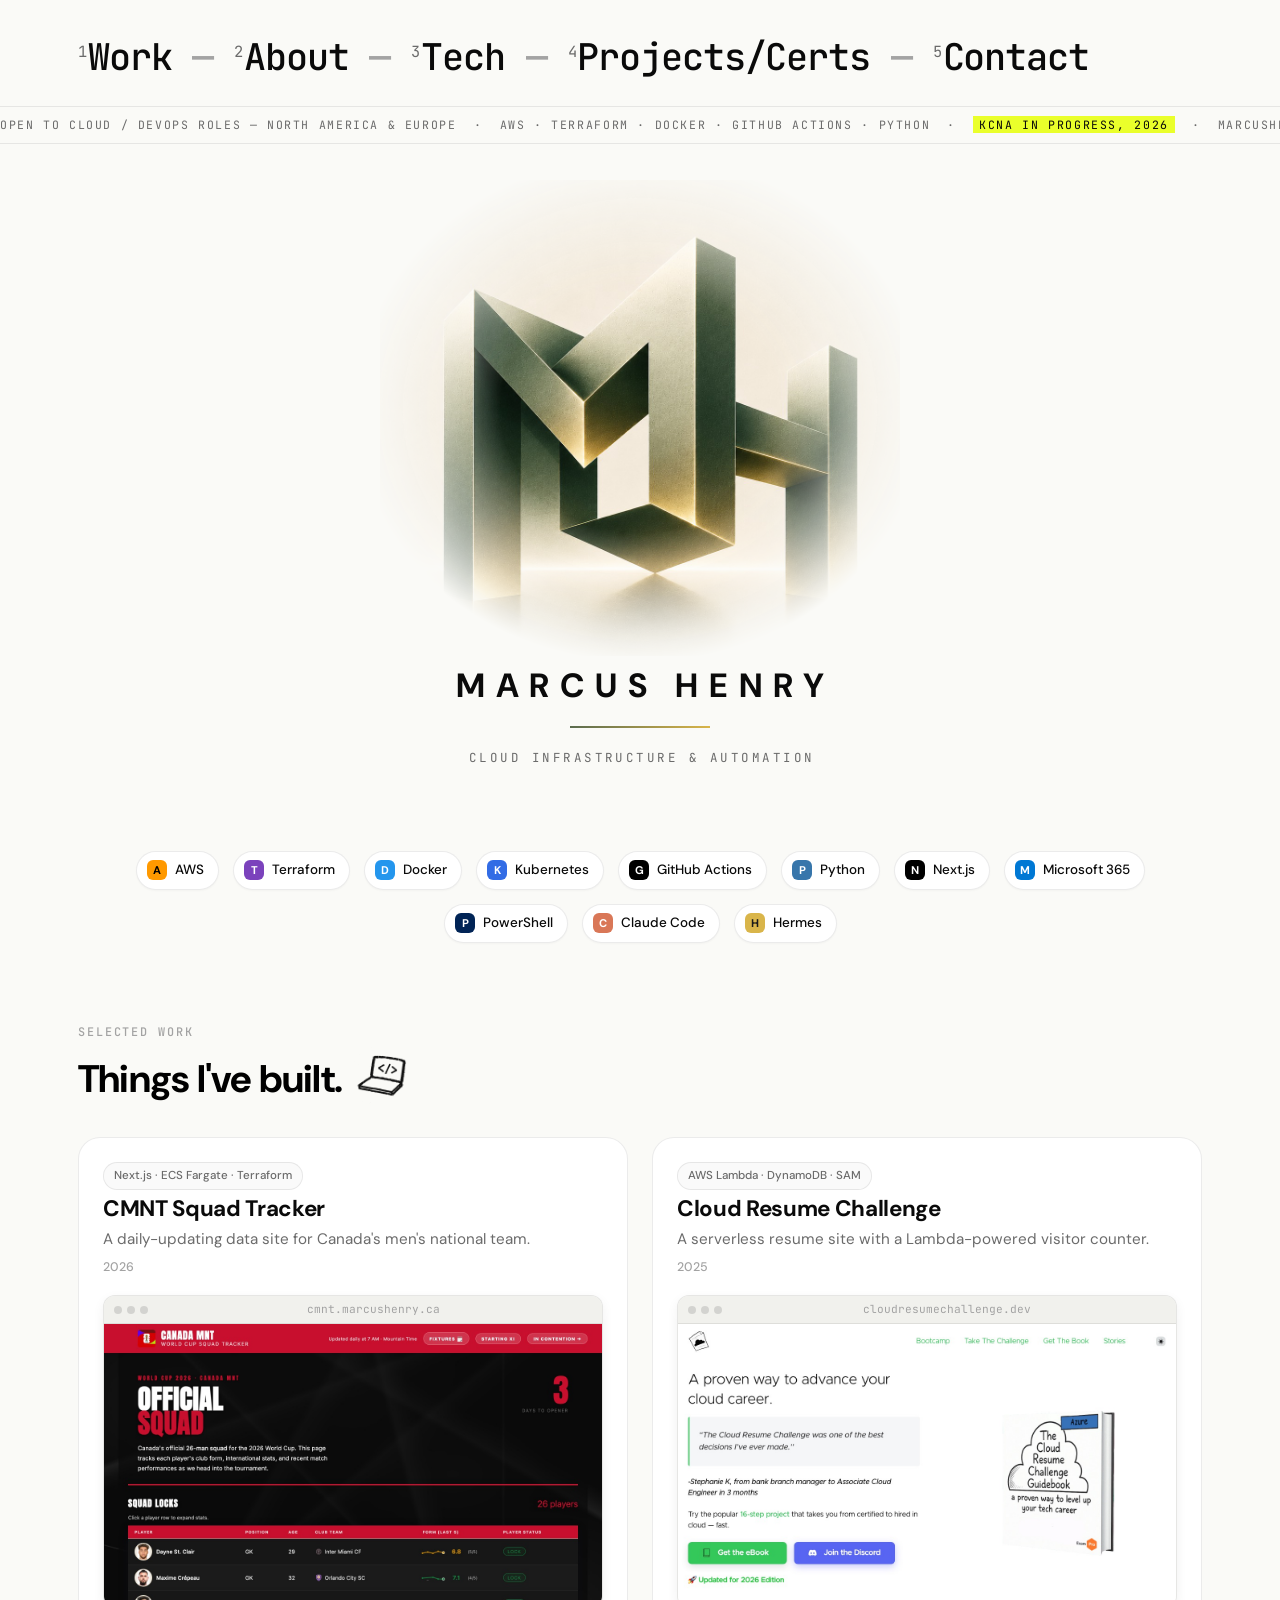
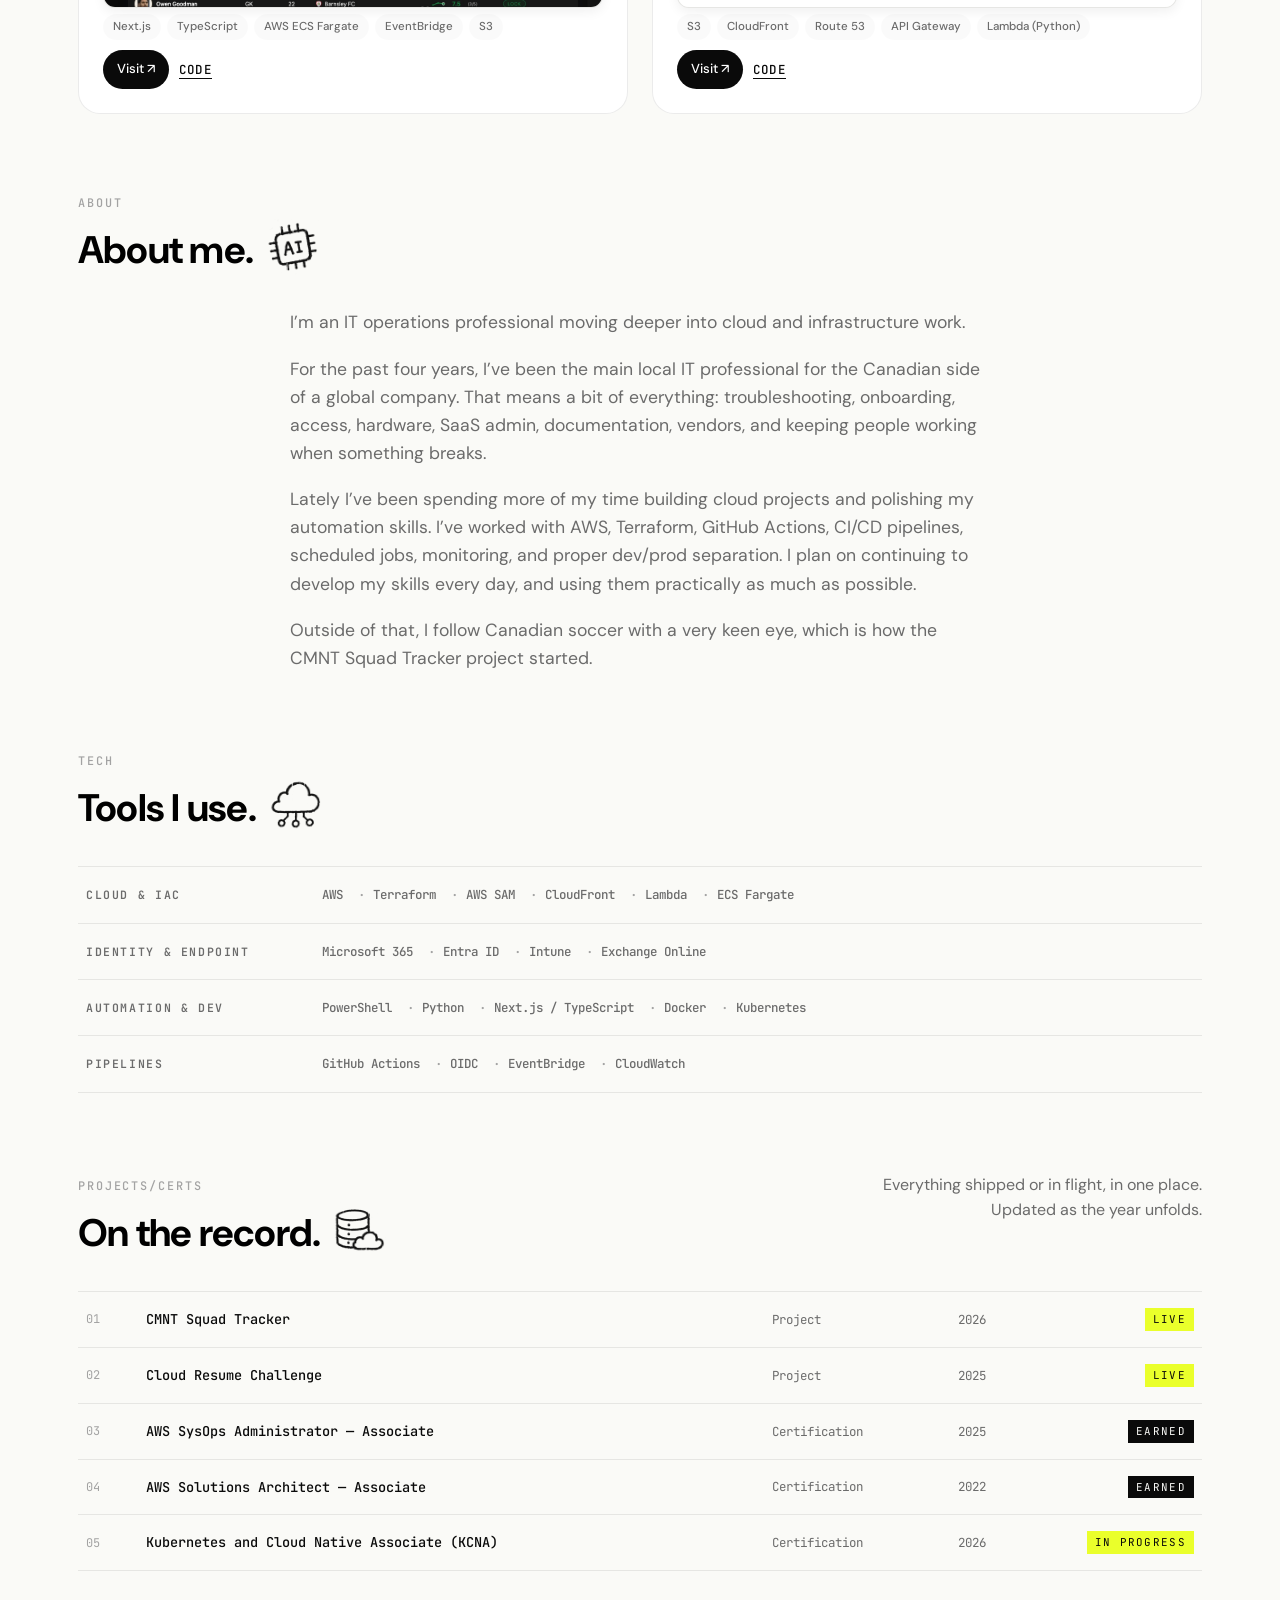
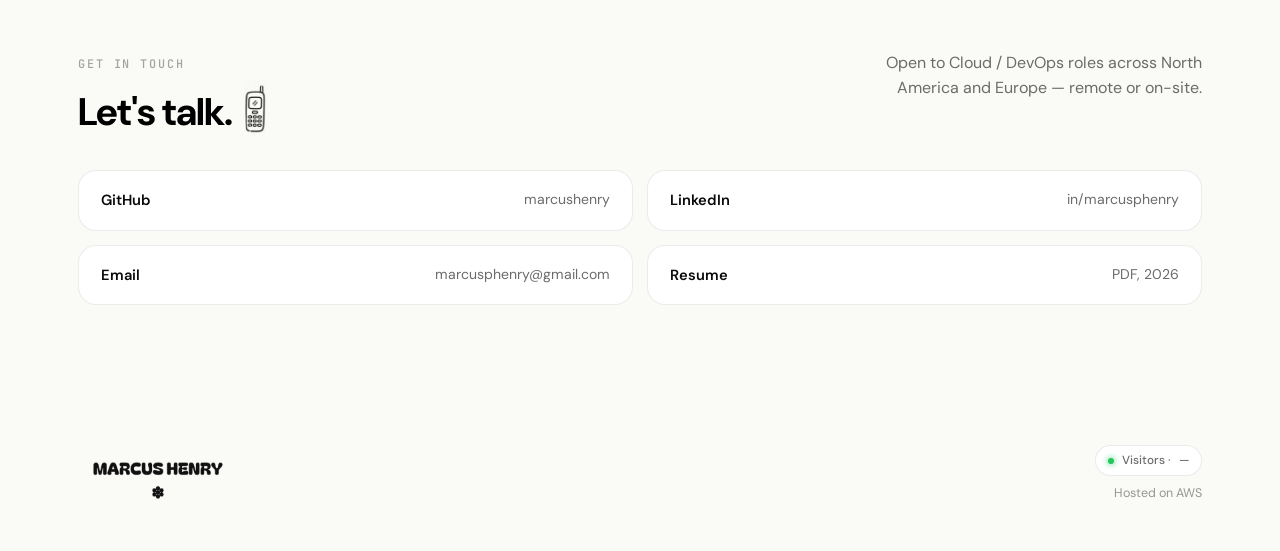
==== commit 8e7ee94d: "feat: scribble-in reveal for section heading doodles - Each hand-drawn doodle is masked by a scratch" ====
--- a/resume-site/index.html
+++ b/resume-site/index.html
@@ -73,7 +73,7 @@
       <div id="projects" class="section-title-row">
         <div>
           <div class="section-title-eyebrow">Selected work</div>
-          <h2 class="section-title">Things I've built.<img class="heading-doodle" src="images/icons/code-laptop.png" alt="" aria-hidden="true"></h2>
+          <h2 class="section-title">Things I've built.<svg class="heading-doodle scribble-doodle" viewBox="0 0 256 256" fill="none" aria-hidden="true"><mask id="sd-work" maskUnits="userSpaceOnUse" x="0" y="0" width="256" height="256"><path class="scribble-stroke" d="M12 12 L20 240 L31 7 L39 242 L45 12 L54 243 L63 7 L75 248 L82 9 L94 249 L102 11 L114 239 L122 9 L127 239 L137 16 L145 245 L157 10 L165 239 L171 8 L184 243 L191 13 L201 242 L212 14 L217 245 L228 17 L238 241 L247 7" stroke="#fff" stroke-width="16" stroke-linecap="round" stroke-linejoin="round" pathLength="1"/></mask><image href="images/icons/code-laptop.png" x="0" y="0" width="256" height="256" mask="url(#sd-work)"/></svg></h2>
         </div>
       </div>
       <div class="project-list">
@@ -142,7 +142,7 @@
       <div id="about" class="section-title-row">
         <div>
           <div class="section-title-eyebrow">About</div>
-          <h2 class="section-title">About me.<img class="heading-doodle" src="images/icons/ai-chip.png" alt="" aria-hidden="true"></h2>
+          <h2 class="section-title">About me.<svg class="heading-doodle scribble-doodle" viewBox="0 0 256 256" fill="none" aria-hidden="true"><mask id="sd-about" maskUnits="userSpaceOnUse" x="0" y="0" width="256" height="256"><path class="scribble-stroke" d="M12 12 L19 246 L31 12 L37 248 L50 12 L57 241 L63 10 L76 239 L86 9 L91 239 L105 15 L113 245 L117 10 L129 239 L141 10 L145 248 L154 17 L165 245 L173 12 L181 238 L194 9 L203 241 L213 17 L221 247 L228 15 L235 244 L246 8" stroke="#fff" stroke-width="16" stroke-linecap="round" stroke-linejoin="round" pathLength="1"/></mask><image href="images/icons/ai-chip.png" x="0" y="0" width="256" height="256" mask="url(#sd-about)"/></svg></h2>
         </div>
       </div>
       <div class="about">
@@ -158,7 +158,7 @@
       <div id="skills" class="section-title-row">
         <div>
           <div class="section-title-eyebrow">Tech</div>
-          <h2 class="section-title">Tools I use.<img class="heading-doodle" src="images/icons/cloud-network.png" alt="" aria-hidden="true"></h2>
+          <h2 class="section-title">Tools I use.<svg class="heading-doodle scribble-doodle" viewBox="0 0 256 256" fill="none" aria-hidden="true"><mask id="sd-tech" maskUnits="userSpaceOnUse" x="0" y="0" width="256" height="256"><path class="scribble-stroke" d="M12 12 L21 245 L32 17 L41 242 L51 11 L56 239 L66 8 L74 245 L86 15 L91 239 L101 13 L113 248 L123 13 L130 242 L137 8 L147 245 L156 11 L165 241 L176 13 L184 248 L191 7 L200 249 L212 11 L221 242 L230 7 L238 250 L244 12" stroke="#fff" stroke-width="16" stroke-linecap="round" stroke-linejoin="round" pathLength="1"/></mask><image href="images/icons/cloud-network.png" x="0" y="0" width="256" height="256" mask="url(#sd-tech)"/></svg></h2>
         </div>
       </div>
       <div class="skills">
@@ -194,7 +194,7 @@
       <div id="ledger" class="section-title-row">
         <div>
           <div class="section-title-eyebrow">Projects/Certs</div>
-          <h2 class="section-title">On the record.<img class="heading-doodle" src="images/icons/cloud-database.png" alt="" aria-hidden="true"></h2>
+          <h2 class="section-title">On the record.<svg class="heading-doodle scribble-doodle" viewBox="0 0 256 256" fill="none" aria-hidden="true"><mask id="sd-ledger" maskUnits="userSpaceOnUse" x="0" y="0" width="256" height="256"><path class="scribble-stroke" d="M12 12 L19 249 L28 15 L41 247 L47 10 L58 250 L67 12 L74 243 L85 11 L93 246 L103 6 L109 246 L120 16 L126 241 L138 15 L145 247 L155 10 L167 239 L177 10 L182 240 L192 16 L199 245 L210 10 L217 246 L227 12 L238 239 L246 17" stroke="#fff" stroke-width="16" stroke-linecap="round" stroke-linejoin="round" pathLength="1"/></mask><image href="images/icons/cloud-database.png" x="0" y="0" width="256" height="256" mask="url(#sd-ledger)"/></svg></h2>
         </div>
         <p class="section-title-helper">Everything shipped or in flight, in one place. Updated as the year unfolds.</p>
       </div>
@@ -242,7 +242,7 @@
       <div id="contact" class="section-title-row">
         <div>
           <div class="section-title-eyebrow">Get in touch</div>
-          <h2 class="section-title">Let's talk.<img class="heading-doodle" src="images/icons/phone.png" alt="" aria-hidden="true"></h2>
+          <h2 class="section-title">Let's talk.<svg class="heading-doodle scribble-doodle" viewBox="0 0 107 256" fill="none" aria-hidden="true"><mask id="sd-contact" maskUnits="userSpaceOnUse" x="0" y="0" width="107" height="256"><path class="scribble-stroke" d="M12 12 L21 240 L34 14 L42 247 L54 15 L60 251 L70 7 L80 243 L93 7 L93 244 L92 6 L82 240 L72 8 L63 251 L53 14 L43 248 L27 12 L19 242" stroke="#fff" stroke-width="16" stroke-linecap="round" stroke-linejoin="round" pathLength="1"/></mask><image href="images/icons/phone.png" x="0" y="0" width="107" height="256" mask="url(#sd-contact)"/></svg></h2>
         </div>
         <p class="section-title-helper">Open to Cloud / DevOps roles across North America and Europe — remote or on-site.</p>
       </div>
@@ -315,5 +315,25 @@
       io.observe(row);
     })();
   </script>
+
+  <script>
+    // Scribble-mask doodles: arm each, then draw it on as the heading enters view.
+    (() => {
+      const doodles = document.querySelectorAll(".scribble-doodle");
+      if (!doodles.length) return;
+      const reduce = window.matchMedia("(prefers-reduced-motion: reduce)").matches;
+      if (reduce || !("IntersectionObserver" in window)) return;
+      doodles.forEach((d) => d.classList.add("scribble-armed"));
+      const io = new IntersectionObserver((entries) => {
+        entries.forEach((e) => {
+          if (e.isIntersecting) {
+            e.target.classList.add("drawn");
+            io.unobserve(e.target);
+          }
+        });
+      }, { threshold: 0.6 });
+      doodles.forEach((d) => io.observe(d));
+    })();
+  </script>
 </body>
 </html>
--- a/resume-site/assets/css/avant.css
+++ b/resume-site/assets/css/avant.css
@@ -180,6 +180,28 @@
   margin-left: 0.28em;
 }
 
+/* ─── Scribble-mask reveal: the doodle gets scribbled in
+ * as its heading scrolls into view. A thick zig-zag path
+ * masks the icon; "drawing" the path (stroke-dashoffset)
+ * progressively reveals the artwork. JS adds .scribble-armed
+ * (hides it) then .drawn (fires it); with no JS / reduced
+ * motion the icon just shows fully.
+ */
+.scribble-doodle { overflow: visible; }
+.scribble-doodle.scribble-armed .scribble-stroke {
+  stroke-dasharray: 1;
+  stroke-dashoffset: 1;
+}
+.scribble-doodle.scribble-armed.drawn .scribble-stroke {
+  animation: scribble-draw 2.4s ease-in-out forwards;
+}
+@keyframes scribble-draw {
+  to { stroke-dashoffset: 0; }
+}
+@media (prefers-reduced-motion: reduce) {
+  .scribble-doodle.scribble-armed .scribble-stroke { stroke-dasharray: none; stroke-dashoffset: 0; }
+}
+
 /* ─── Skills as hairline ledger ────────────────────── */
 :root[data-theme="callum"] .skills {
   display: block;
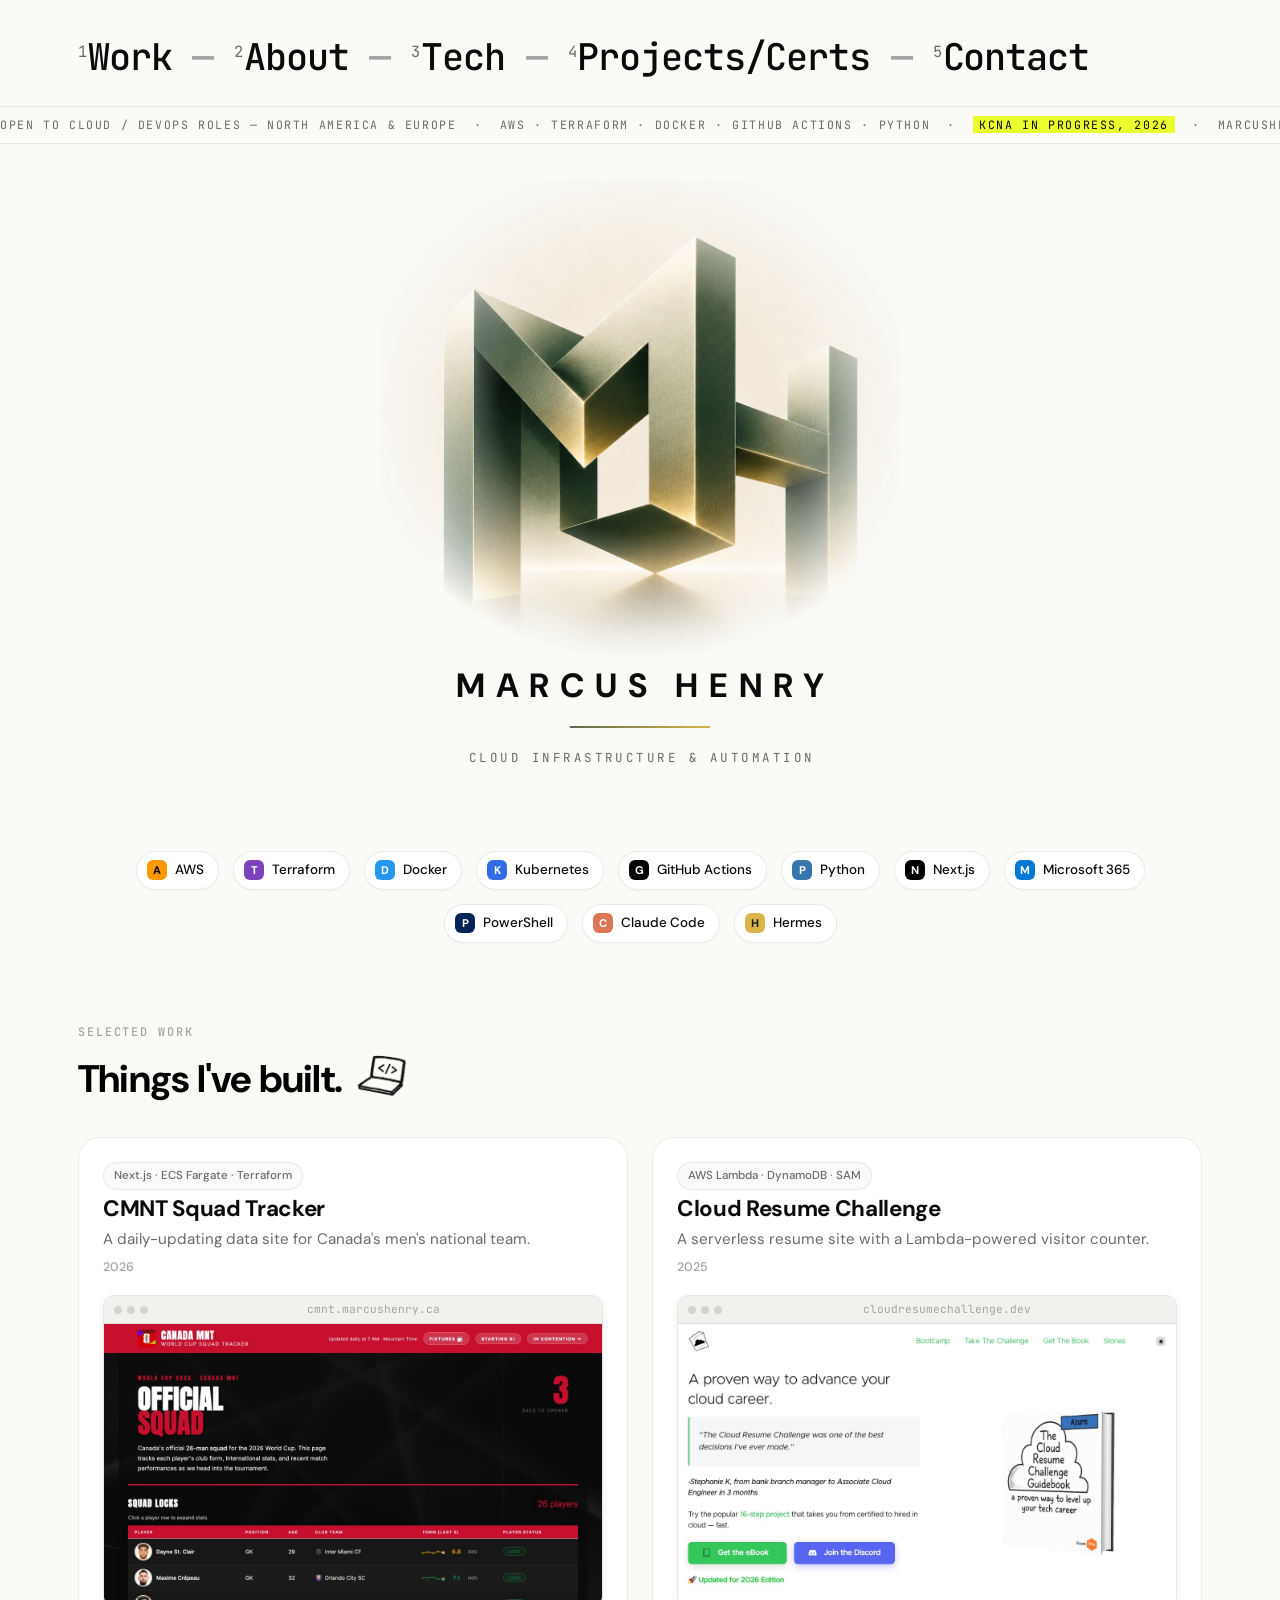
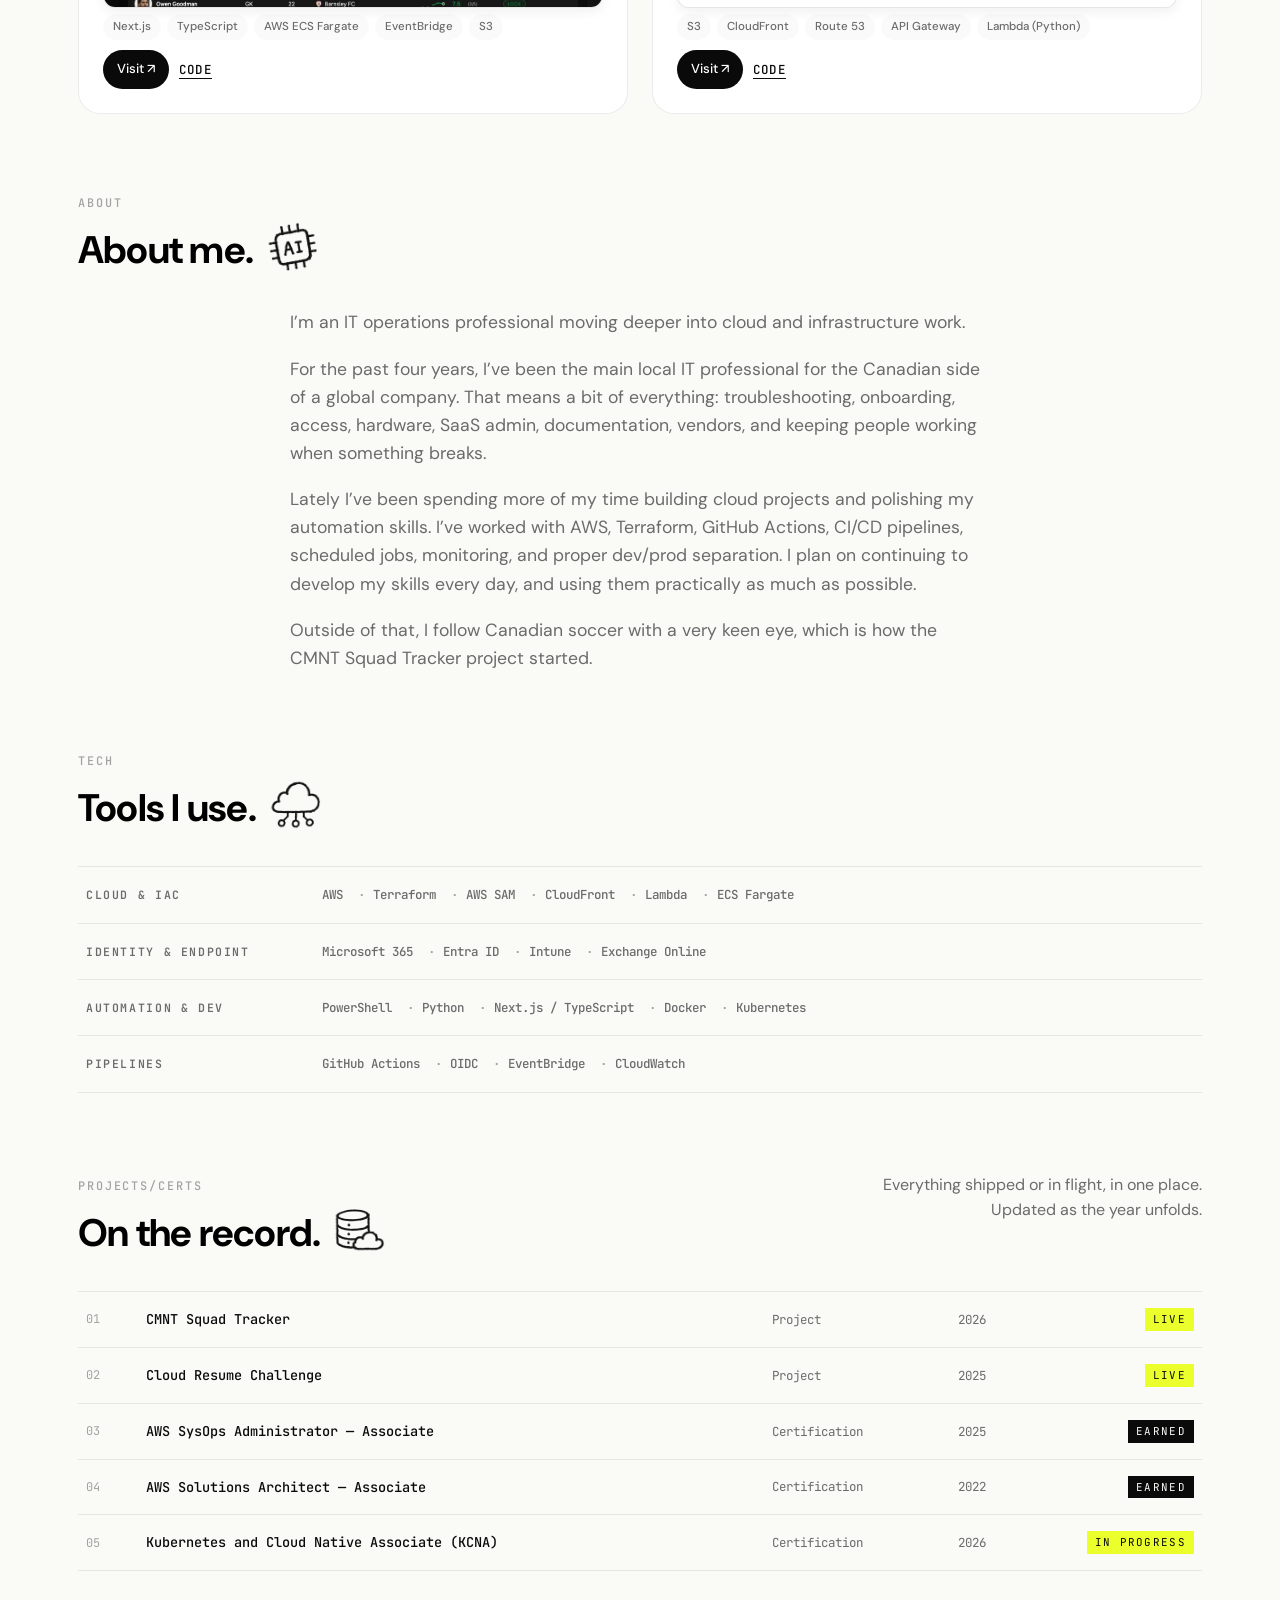
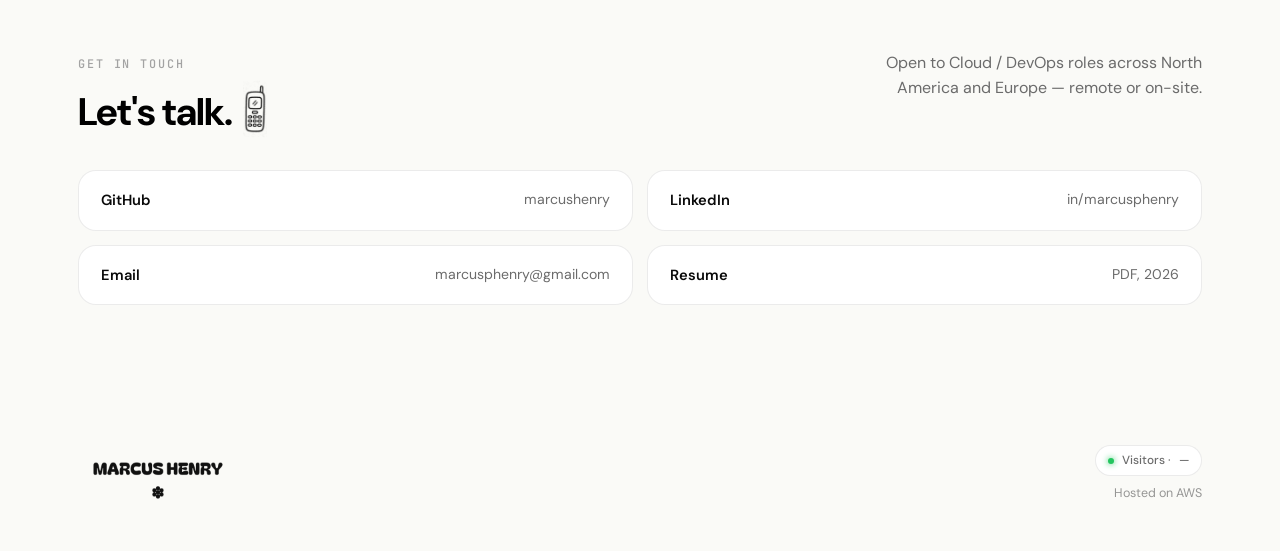
==== commit f32a3794: "feat: pencil-draw reveal for section doodles (replaces scribble) - A hand-drawn pencil (tip up-left," ====
--- a/resume-site/index.html
+++ b/resume-site/index.html
@@ -73,7 +73,7 @@
       <div id="projects" class="section-title-row">
         <div>
           <div class="section-title-eyebrow">Selected work</div>
-          <h2 class="section-title">Things I've built.<svg class="heading-doodle scribble-doodle" viewBox="0 0 256 256" fill="none" aria-hidden="true"><mask id="sd-work" maskUnits="userSpaceOnUse" x="0" y="0" width="256" height="256"><path class="scribble-stroke" d="M12 12 L20 240 L31 7 L39 242 L45 12 L54 243 L63 7 L75 248 L82 9 L94 249 L102 11 L114 239 L122 9 L127 239 L137 16 L145 245 L157 10 L165 239 L171 8 L184 243 L191 13 L201 242 L212 14 L217 245 L228 17 L238 241 L247 7" stroke="#fff" stroke-width="16" stroke-linecap="round" stroke-linejoin="round" pathLength="1"/></mask><image href="images/icons/code-laptop.png" x="0" y="0" width="256" height="256" mask="url(#sd-work)"/></svg></h2>
+          <h2 class="section-title">Things I've built.<svg class="heading-doodle pencil-doodle" viewBox="0 0 256 256" fill="none" aria-hidden="true"><mask id="pd-work" maskUnits="userSpaceOnUse" x="0" y="0" width="256" height="256"><path class="reveal-path" d="M20 22 L36 238 L57 29 L71 229 L89 17 L112 227 L128 16 L144 233 L167 24 L178 230 L197 29 L220 240 L239 27" stroke="#fff" stroke-width="46" stroke-linecap="round" stroke-linejoin="round" pathLength="1"/></mask><image href="images/icons/code-laptop.png" x="0" y="0" width="256" height="256" mask="url(#pd-work)"/><image class="pencil-cursor" href="images/icons/pencil-tool.png" width="41" height="150" style="offset-path:path('M20 22 L36 238 L57 29 L71 229 L89 17 L112 227 L128 16 L144 233 L167 24 L178 230 L197 29 L220 240 L239 27')"/></svg></h2>
         </div>
       </div>
       <div class="project-list">
@@ -142,7 +142,7 @@
       <div id="about" class="section-title-row">
         <div>
           <div class="section-title-eyebrow">About</div>
-          <h2 class="section-title">About me.<svg class="heading-doodle scribble-doodle" viewBox="0 0 256 256" fill="none" aria-hidden="true"><mask id="sd-about" maskUnits="userSpaceOnUse" x="0" y="0" width="256" height="256"><path class="scribble-stroke" d="M12 12 L19 246 L31 12 L37 248 L50 12 L57 241 L63 10 L76 239 L86 9 L91 239 L105 15 L113 245 L117 10 L129 239 L141 10 L145 248 L154 17 L165 245 L173 12 L181 238 L194 9 L203 241 L213 17 L221 247 L228 15 L235 244 L246 8" stroke="#fff" stroke-width="16" stroke-linecap="round" stroke-linejoin="round" pathLength="1"/></mask><image href="images/icons/ai-chip.png" x="0" y="0" width="256" height="256" mask="url(#sd-about)"/></svg></h2>
+          <h2 class="section-title">About me.<svg class="heading-doodle pencil-doodle" viewBox="0 0 256 256" fill="none" aria-hidden="true"><mask id="pd-about" maskUnits="userSpaceOnUse" x="0" y="0" width="256" height="256"><path class="reveal-path" d="M19 22 L33 225 L54 26 L70 225 L89 27 L106 238 L128 15 L145 232 L162 32 L178 223 L203 20 L215 230 L234 31 L234 227" stroke="#fff" stroke-width="46" stroke-linecap="round" stroke-linejoin="round" pathLength="1"/></mask><image href="images/icons/ai-chip.png" x="0" y="0" width="256" height="256" mask="url(#pd-about)"/><image class="pencil-cursor" href="images/icons/pencil-tool.png" width="41" height="150" style="offset-path:path('M19 22 L33 225 L54 26 L70 225 L89 27 L106 238 L128 15 L145 232 L162 32 L178 223 L203 20 L215 230 L234 31 L234 227')"/></svg></h2>
         </div>
       </div>
       <div class="about">
@@ -158,7 +158,7 @@
       <div id="skills" class="section-title-row">
         <div>
           <div class="section-title-eyebrow">Tech</div>
-          <h2 class="section-title">Tools I use.<svg class="heading-doodle scribble-doodle" viewBox="0 0 256 256" fill="none" aria-hidden="true"><mask id="sd-tech" maskUnits="userSpaceOnUse" x="0" y="0" width="256" height="256"><path class="scribble-stroke" d="M12 12 L21 245 L32 17 L41 242 L51 11 L56 239 L66 8 L74 245 L86 15 L91 239 L101 13 L113 248 L123 13 L130 242 L137 8 L147 245 L156 11 L165 241 L176 13 L184 248 L191 7 L200 249 L212 11 L221 242 L230 7 L238 250 L244 12" stroke="#fff" stroke-width="16" stroke-linecap="round" stroke-linejoin="round" pathLength="1"/></mask><image href="images/icons/cloud-network.png" x="0" y="0" width="256" height="256" mask="url(#sd-tech)"/></svg></h2>
+          <h2 class="section-title">Tools I use.<svg class="heading-doodle pencil-doodle" viewBox="0 0 256 256" fill="none" aria-hidden="true"><mask id="pd-tech" maskUnits="userSpaceOnUse" x="0" y="0" width="256" height="256"><path class="reveal-path" d="M19 22 L36 232 L55 19 L73 231 L87 20 L105 225 L125 31 L145 234 L166 30 L182 228 L199 19 L221 224 L234 26 L237 234" stroke="#fff" stroke-width="46" stroke-linecap="round" stroke-linejoin="round" pathLength="1"/></mask><image href="images/icons/cloud-network.png" x="0" y="0" width="256" height="256" mask="url(#pd-tech)"/><image class="pencil-cursor" href="images/icons/pencil-tool.png" width="41" height="150" style="offset-path:path('M19 22 L36 232 L55 19 L73 231 L87 20 L105 225 L125 31 L145 234 L166 30 L182 228 L199 19 L221 224 L234 26 L237 234')"/></svg></h2>
         </div>
       </div>
       <div class="skills">
@@ -194,7 +194,7 @@
       <div id="ledger" class="section-title-row">
         <div>
           <div class="section-title-eyebrow">Projects/Certs</div>
-          <h2 class="section-title">On the record.<svg class="heading-doodle scribble-doodle" viewBox="0 0 256 256" fill="none" aria-hidden="true"><mask id="sd-ledger" maskUnits="userSpaceOnUse" x="0" y="0" width="256" height="256"><path class="scribble-stroke" d="M12 12 L19 249 L28 15 L41 247 L47 10 L58 250 L67 12 L74 243 L85 11 L93 246 L103 6 L109 246 L120 16 L126 241 L138 15 L145 247 L155 10 L167 239 L177 10 L182 240 L192 16 L199 245 L210 10 L217 246 L227 12 L238 239 L246 17" stroke="#fff" stroke-width="16" stroke-linecap="round" stroke-linejoin="round" pathLength="1"/></mask><image href="images/icons/cloud-database.png" x="0" y="0" width="256" height="256" mask="url(#sd-ledger)"/></svg></h2>
+          <h2 class="section-title">On the record.<svg class="heading-doodle pencil-doodle" viewBox="0 0 256 256" fill="none" aria-hidden="true"><mask id="pd-ledger" maskUnits="userSpaceOnUse" x="0" y="0" width="256" height="256"><path class="reveal-path" d="M19 22 L37 229 L58 22 L70 238 L88 16 L106 236 L130 24 L143 240 L166 19 L179 236 L203 30 L220 237 L233 24 L235 236" stroke="#fff" stroke-width="46" stroke-linecap="round" stroke-linejoin="round" pathLength="1"/></mask><image href="images/icons/cloud-database.png" x="0" y="0" width="256" height="256" mask="url(#pd-ledger)"/><image class="pencil-cursor" href="images/icons/pencil-tool.png" width="41" height="150" style="offset-path:path('M19 22 L37 229 L58 22 L70 238 L88 16 L106 236 L130 24 L143 240 L166 19 L179 236 L203 30 L220 237 L233 24 L235 236')"/></svg></h2>
         </div>
         <p class="section-title-helper">Everything shipped or in flight, in one place. Updated as the year unfolds.</p>
       </div>
@@ -242,7 +242,7 @@
       <div id="contact" class="section-title-row">
         <div>
           <div class="section-title-eyebrow">Get in touch</div>
-          <h2 class="section-title">Let's talk.<svg class="heading-doodle scribble-doodle" viewBox="0 0 107 256" fill="none" aria-hidden="true"><mask id="sd-contact" maskUnits="userSpaceOnUse" x="0" y="0" width="107" height="256"><path class="scribble-stroke" d="M12 12 L21 240 L34 14 L42 247 L54 15 L60 251 L70 7 L80 243 L93 7 L93 244 L92 6 L82 240 L72 8 L63 251 L53 14 L43 248 L27 12 L19 242" stroke="#fff" stroke-width="16" stroke-linecap="round" stroke-linejoin="round" pathLength="1"/></mask><image href="images/icons/phone.png" x="0" y="0" width="107" height="256" mask="url(#sd-contact)"/></svg></h2>
+          <h2 class="section-title">Let's talk.<svg class="heading-doodle pencil-doodle" viewBox="0 0 107 256" fill="none" aria-hidden="true"><mask id="pd-contact" maskUnits="userSpaceOnUse" x="0" y="0" width="107" height="256"><path class="reveal-path" d="M8 22 L21 235 L32 32 L53 243 L62 16 L74 227 L88 26 L97 239" stroke="#fff" stroke-width="42" stroke-linecap="round" stroke-linejoin="round" pathLength="1"/></mask><image href="images/icons/phone.png" x="0" y="0" width="107" height="256" mask="url(#pd-contact)"/><image class="pencil-cursor" href="images/icons/pencil-tool.png" width="41" height="150" style="offset-path:path('M8 22 L21 235 L32 32 L53 243 L62 16 L74 227 L88 26 L97 239')"/></svg></h2>
         </div>
         <p class="section-title-helper">Open to Cloud / DevOps roles across North America and Europe — remote or on-site.</p>
       </div>
@@ -317,13 +317,13 @@
   </script>
 
   <script>
-    // Scribble-mask doodles: arm each, then draw it on as the heading enters view.
+    // Heading doodles: arm each, then pencil-draw it on as the heading enters view.
     (() => {
-      const doodles = document.querySelectorAll(".scribble-doodle");
-      if (!doodles.length) return;
+      const pencil = [...document.querySelectorAll(".pencil-doodle")];
+      if (!pencil.length) return;
       const reduce = window.matchMedia("(prefers-reduced-motion: reduce)").matches;
       if (reduce || !("IntersectionObserver" in window)) return;
-      doodles.forEach((d) => d.classList.add("scribble-armed"));
+      pencil.forEach((d) => d.classList.add("armed"));
       const io = new IntersectionObserver((entries) => {
         entries.forEach((e) => {
           if (e.isIntersecting) {
@@ -332,7 +332,7 @@
           }
         });
       }, { threshold: 0.6 });
-      doodles.forEach((d) => io.observe(d));
+      pencil.forEach((d) => io.observe(d));
     })();
   </script>
 </body>
--- a/resume-site/assets/css/avant.css
+++ b/resume-site/assets/css/avant.css
@@ -180,26 +180,37 @@
   margin-left: 0.28em;
 }
 
-/* ─── Scribble-mask reveal: the doodle gets scribbled in
- * as its heading scrolls into view. A thick zig-zag path
- * masks the icon; "drawing" the path (stroke-dashoffset)
- * progressively reveals the artwork. JS adds .scribble-armed
- * (hides it) then .drawn (fires it); with no JS / reduced
- * motion the icon just shows fully.
+/* ─── Pencil-drawn reveal: a pencil glides the path and the
+ * doodle materializes in its wake. The reveal mask "draws"
+ * (stroke-dashoffset) while a pencil rides the same path via
+ * CSS motion-path, synced over the same duration so the icon
+ * appears right at the tip. Pencil fades out at the end.
+ * JS adds .armed (hides icon, holds pencil) then .drawn.
  */
-.scribble-doodle { overflow: visible; }
-.scribble-doodle.scribble-armed .scribble-stroke {
-  stroke-dasharray: 1;
-  stroke-dashoffset: 1;
-}
-.scribble-doodle.scribble-armed.drawn .scribble-stroke {
-  animation: scribble-draw 2.4s ease-in-out forwards;
-}
-@keyframes scribble-draw {
-  to { stroke-dashoffset: 0; }
+.pencil-doodle { overflow: visible; }
+.pencil-doodle .reveal-path { stroke-dasharray: 1; stroke-dashoffset: 0; }
+.pencil-doodle .pencil-cursor {
+  /* offset-path is set inline per icon so each pencil follows its own path */
+  offset-anchor: 50% 100%;   /* pencil tip rides the path */
+  offset-rotate: 0deg;
+  offset-distance: 0%;
+  transform-box: fill-box;
+  transform-origin: 50% 100%;
+  transform: rotate(135deg); /* tip points up-and-left (edit-cursor pose), around the tip */
+  opacity: 0;
+}
+.pencil-doodle.armed .reveal-path { stroke-dashoffset: 1; }
+.pencil-doodle.armed.drawn .reveal-path { animation: pencil-draw 1.4s linear forwards; }
+.pencil-doodle.armed.drawn .pencil-cursor { animation: pencil-move 1.4s linear forwards; }
+@keyframes pencil-draw { to { stroke-dashoffset: 0; } }
+@keyframes pencil-move {
+  0%   { offset-distance: 0%;   opacity: 1; }
+  86%  { opacity: 1; }
+  100% { offset-distance: 100%; opacity: 0; }
 }
 @media (prefers-reduced-motion: reduce) {
-  .scribble-doodle.scribble-armed .scribble-stroke { stroke-dasharray: none; stroke-dashoffset: 0; }
+  .pencil-doodle.armed .reveal-path { stroke-dasharray: none; stroke-dashoffset: 0; }
+  .pencil-doodle.armed .pencil-cursor { display: none; }
 }
 
 /* ─── Skills as hairline ledger ────────────────────── */
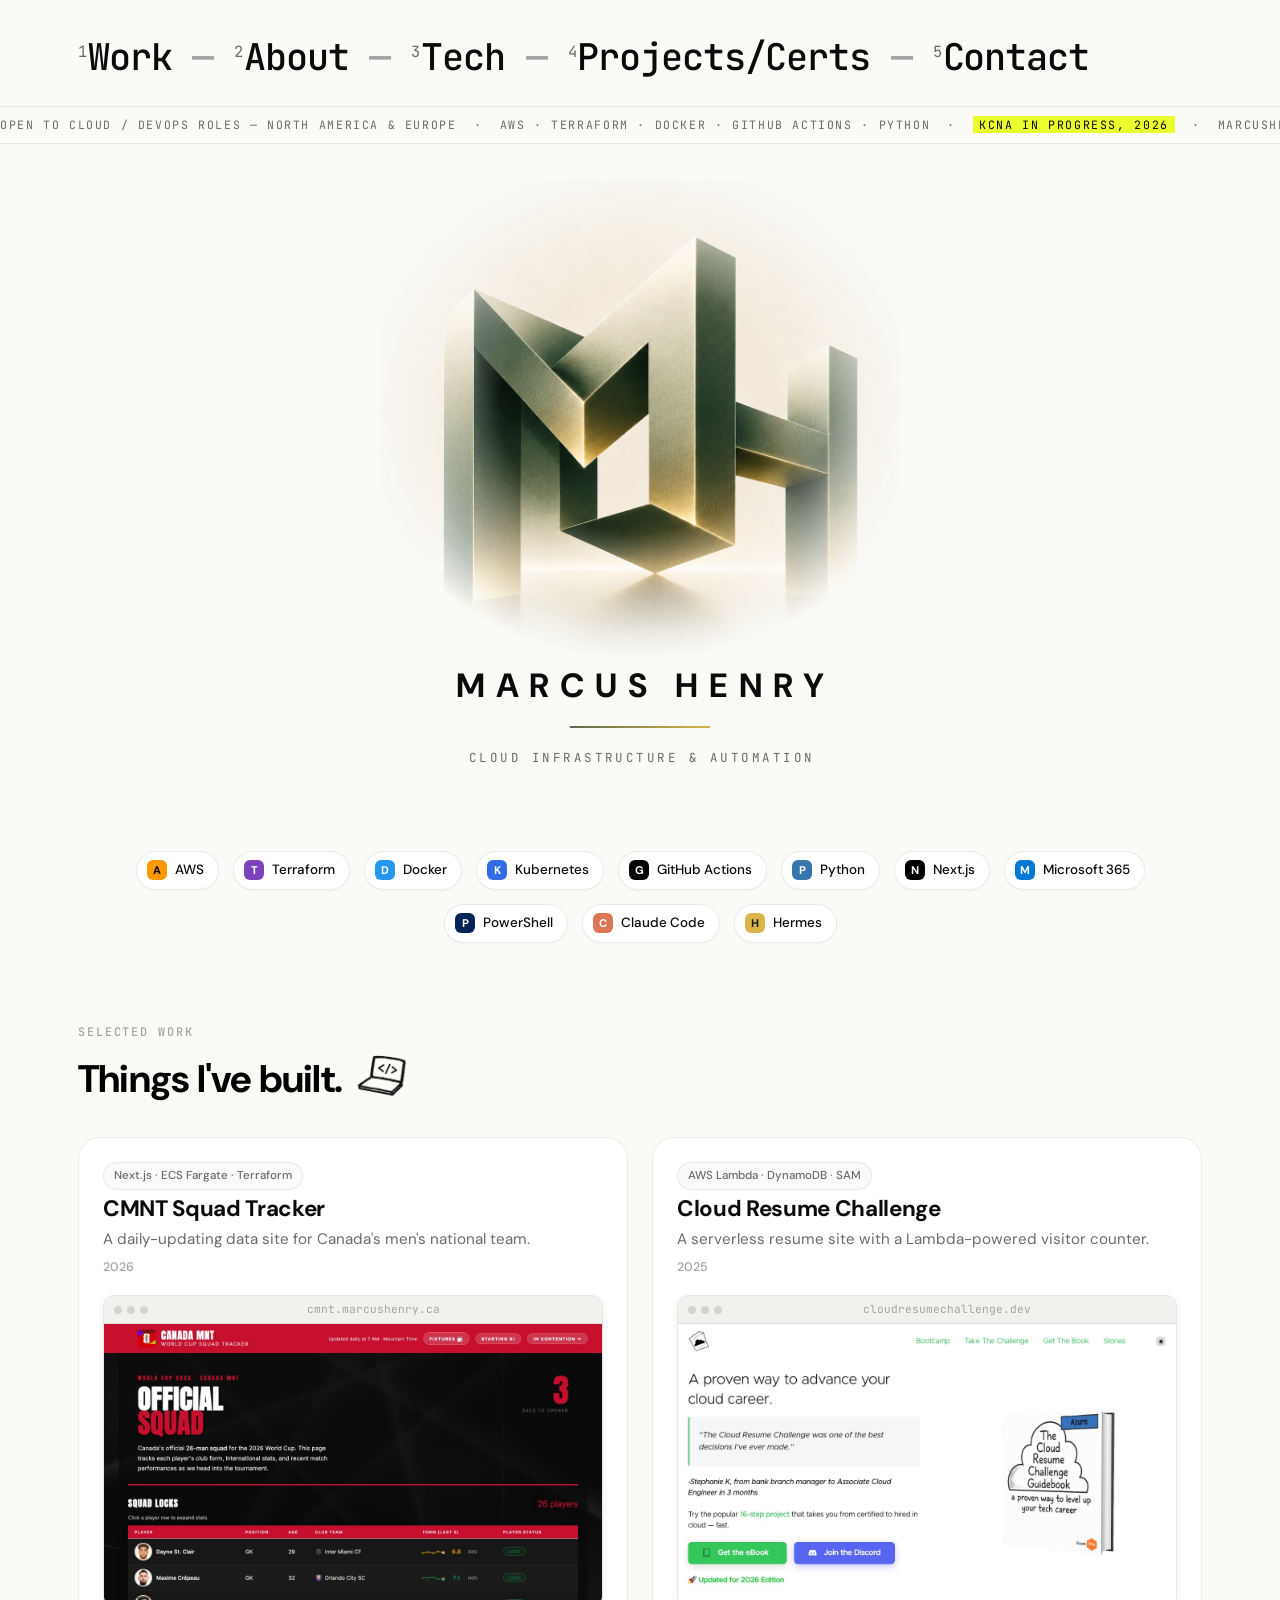
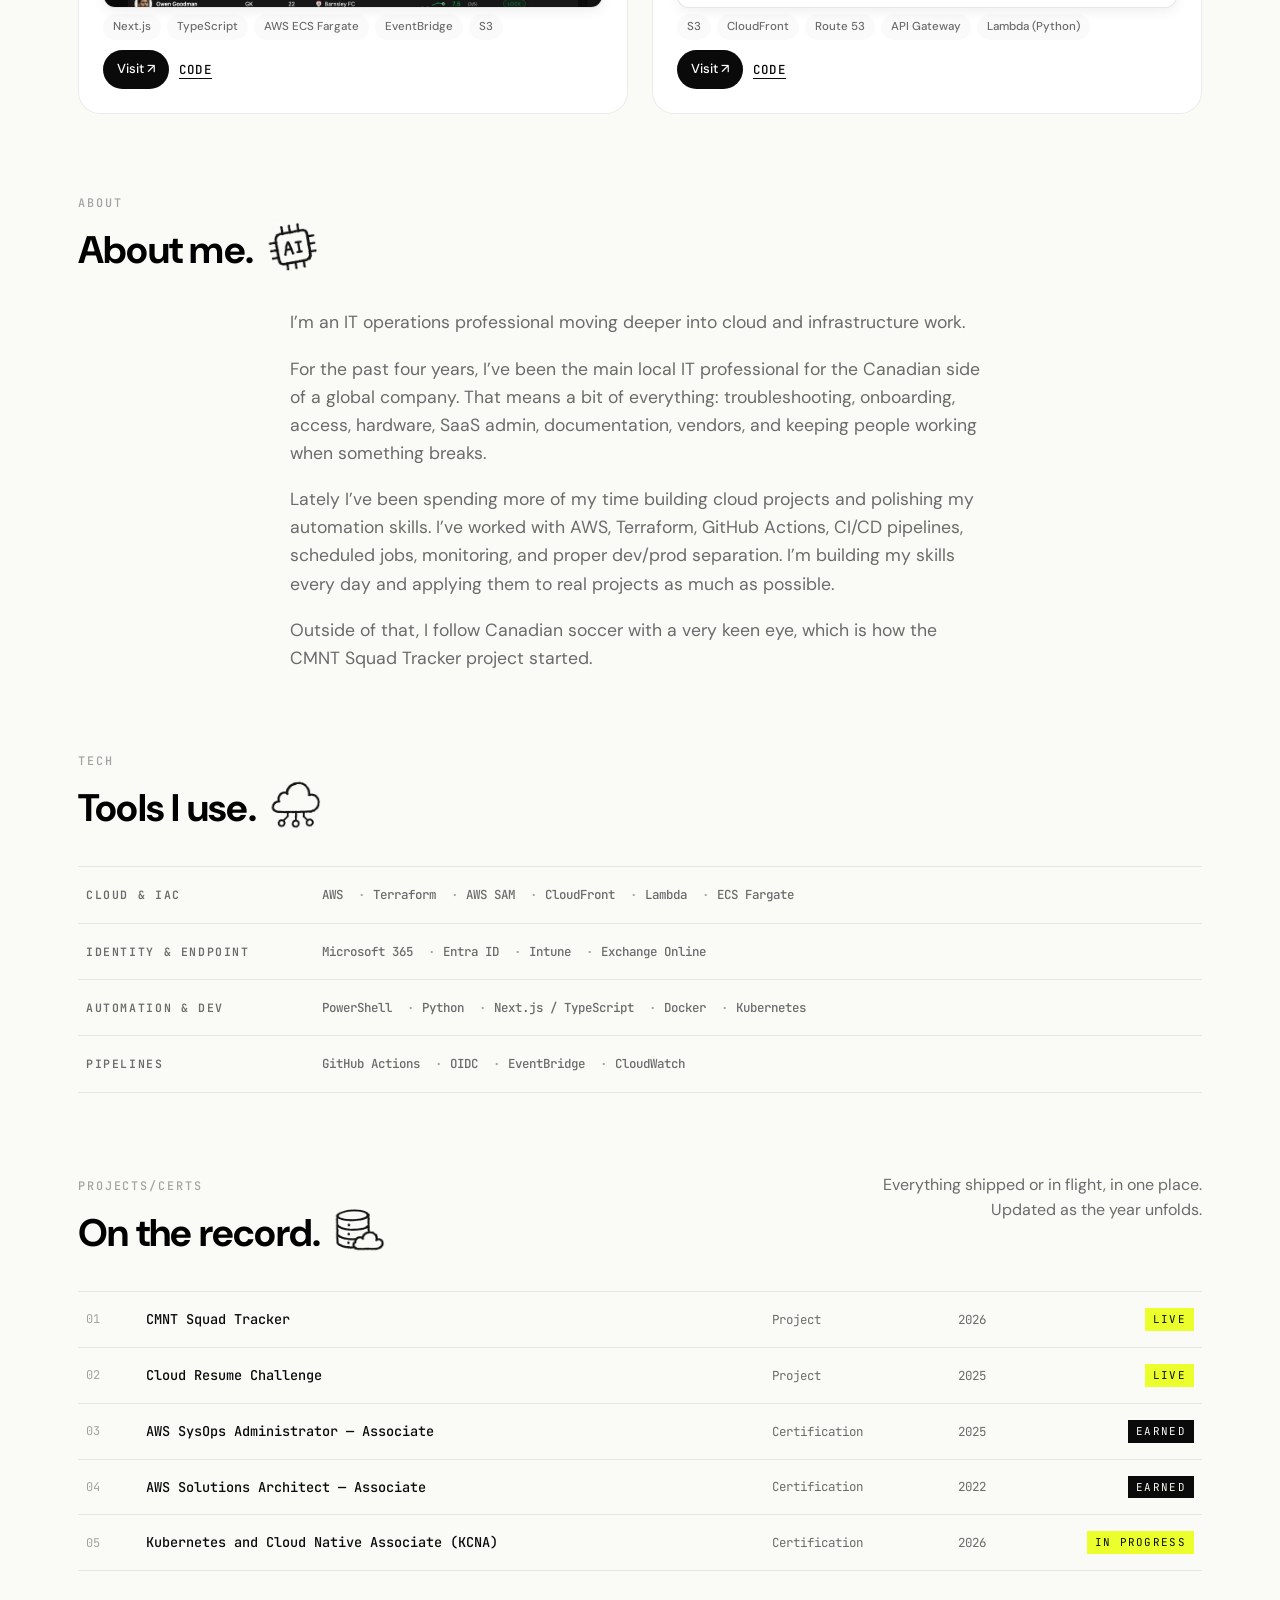
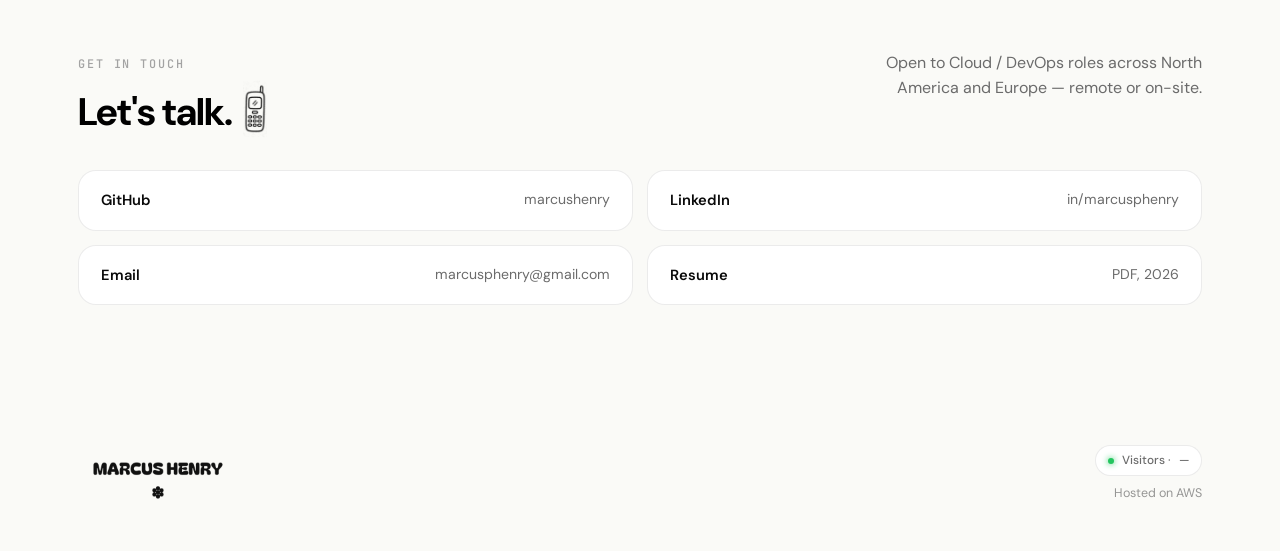
==== commit e9ae46ae: "content: tighten closing line of About copy Co-Authored-By: Claude Opus 4.8 <noreply@anthropic.com>" ====
--- a/resume-site/index.html
+++ b/resume-site/index.html
@@ -148,7 +148,7 @@
       <div class="about">
         <p>I&rsquo;m an IT operations professional moving deeper into cloud and infrastructure work.</p>
         <p>For the past four years, I&rsquo;ve been the main local IT professional for the Canadian side of a global company. That means a bit of everything: troubleshooting, onboarding, access, hardware, SaaS admin, documentation, vendors, and keeping people working when something breaks.</p>
-        <p>Lately I&rsquo;ve been spending more of my time building cloud projects and polishing my automation skills. I&rsquo;ve worked with AWS, Terraform, GitHub Actions, CI/CD pipelines, scheduled jobs, monitoring, and proper dev/prod separation. I plan on continuing to develop my skills every day, and using them practically as much as possible.</p>
+        <p>Lately I&rsquo;ve been spending more of my time building cloud projects and polishing my automation skills. I&rsquo;ve worked with AWS, Terraform, GitHub Actions, CI/CD pipelines, scheduled jobs, monitoring, and proper dev/prod separation. I&rsquo;m building my skills every day and applying them to real projects as much as possible.</p>
         <p>Outside of that, I follow Canadian soccer with a very keen eye, which is how the CMNT Squad Tracker project started.</p>
       </div>
     </section>
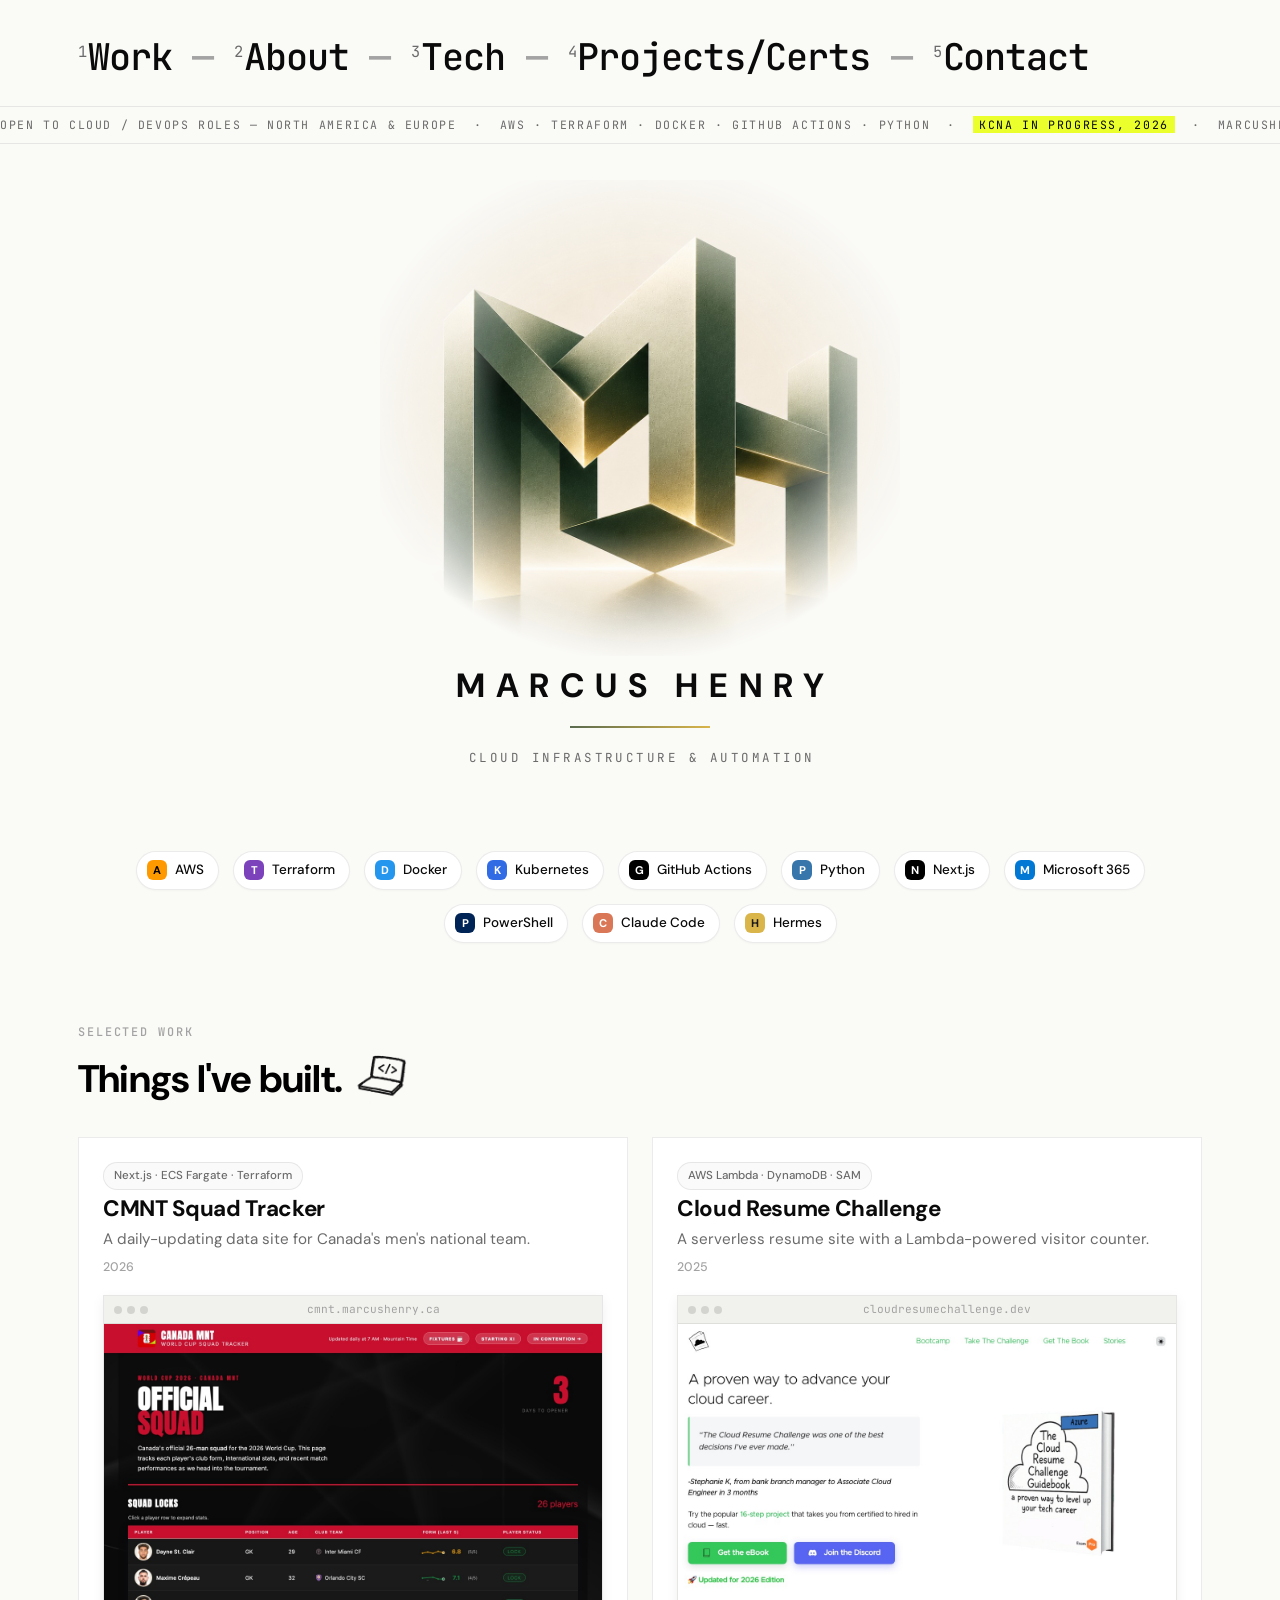
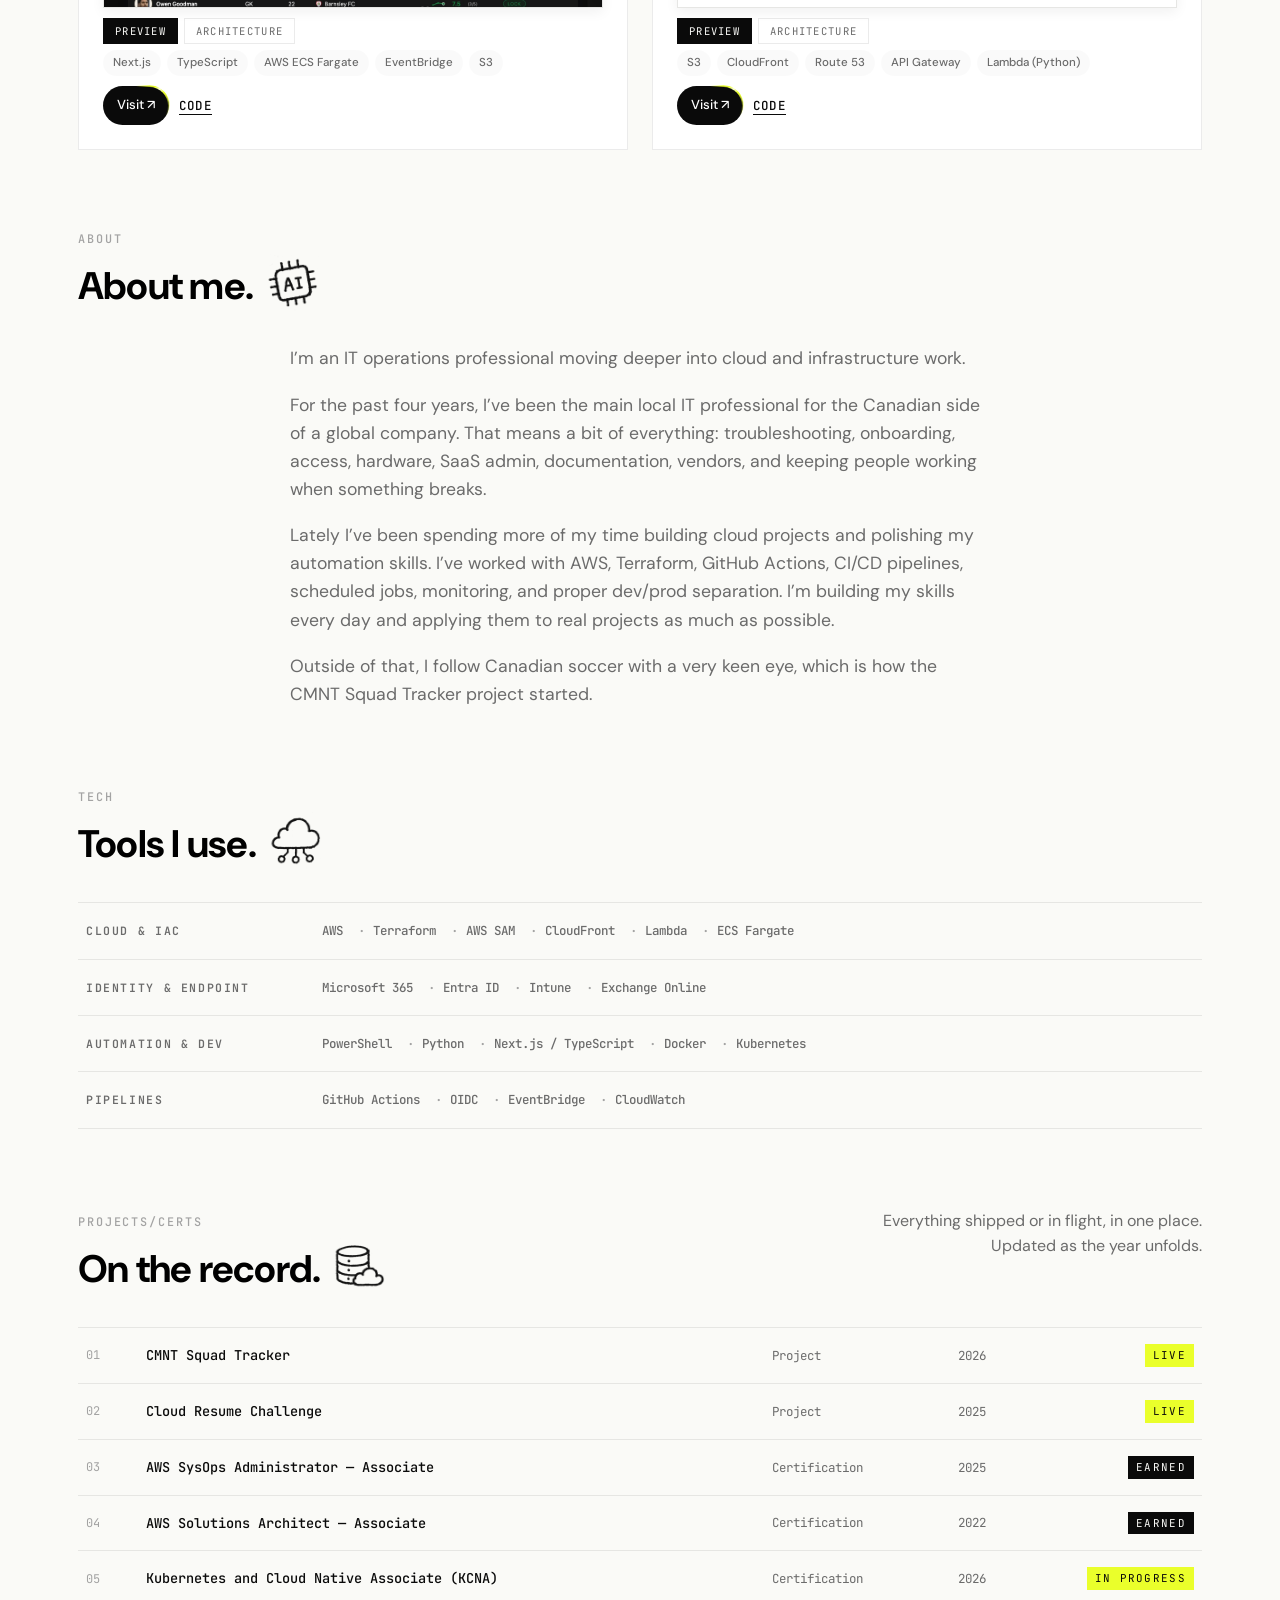
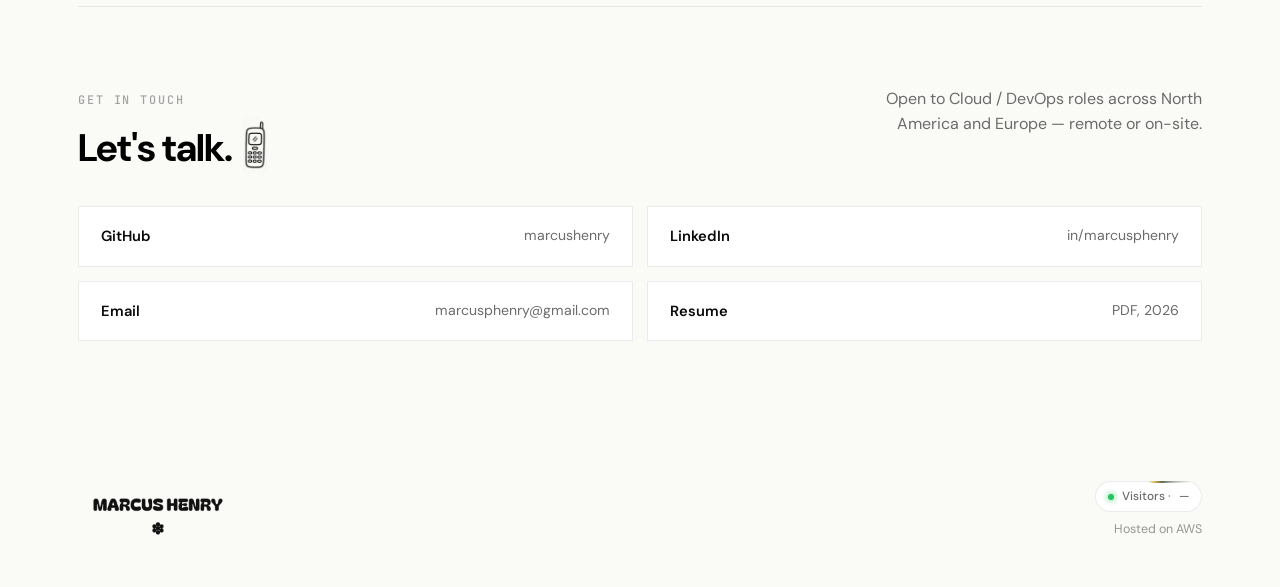
==== commit e5cb403a: "feat: project cards — Preview/Architecture slider + expand lightbox Each project's browser-mock beco" ====
--- a/resume-site/index.html
+++ b/resume-site/index.html
@@ -86,14 +86,21 @@
             <p class="project-sub">A daily-updating data site for Canada's men's national team.</p>
             <div class="project-year">2026</div>
             <div style="margin-top:auto;padding-top:12px">
-              <div class="browser-window">
+              <div class="browser-window project-slider" data-slide="0">
                 <div class="browser-bar">
                   <div class="browser-bar-dots"><span></span><span></span><span></span></div>
-                  <div class="browser-bar-url">cmnt.marcushenry.ca</div>
+                  <div class="browser-bar-url" data-url='["cmnt.marcushenry.ca","architecture diagram"]'>cmnt.marcushenry.ca</div>
                 </div>
                 <div class="browser-body">
-                  <img class="browser-shot" src="images/cmnt-screenshot.jpg" alt="CMNT Squad Tracker — official squad page with player form table" loading="lazy" width="1240" height="930">
+                  <div class="slide-track">
+                    <div class="slide"><img class="browser-shot" src="images/cmnt-screenshot.jpg" alt="CMNT Squad Tracker — official squad page with player form table" loading="lazy" width="1240" height="930"></div>
+                    <div class="slide"><img class="browser-shot is-diagram" src="images/cmnt-architecture.png" alt="CMNT Squad Tracker — architecture diagram" loading="lazy" width="1202" height="558"></div>
+                  </div>
                 </div>
+              </div>
+              <div class="slider-tabs" role="tablist">
+                <button type="button" class="slider-tab is-active" data-go="0" aria-selected="true">Preview</button>
+                <button type="button" class="slider-tab" data-go="1" aria-selected="false">Architecture</button>
               </div>
             </div>
             <div class="project-stack">
@@ -114,14 +121,21 @@
             <p class="project-sub">A serverless resume site with a Lambda-powered visitor counter.</p>
             <div class="project-year">2025</div>
             <div style="margin-top:auto;padding-top:12px">
-              <div class="browser-window">
+              <div class="browser-window project-slider" data-slide="0">
                 <div class="browser-bar">
                   <div class="browser-bar-dots"><span></span><span></span><span></span></div>
-                  <div class="browser-bar-url">cloudresumechallenge.dev</div>
+                  <div class="browser-bar-url" data-url='["cloudresumechallenge.dev","architecture diagram"]'>cloudresumechallenge.dev</div>
                 </div>
                 <div class="browser-body">
-                  <img class="browser-shot" src="images/crc-screenshot.jpg" alt="The Cloud Resume Challenge — a proven way to advance your cloud career" loading="lazy" width="1240" height="930">
+                  <div class="slide-track">
+                    <div class="slide"><img class="browser-shot" src="images/crc-screenshot.jpg" alt="The Cloud Resume Challenge — a proven way to advance your cloud career" loading="lazy" width="1240" height="930"></div>
+                    <div class="slide"><img class="browser-shot is-diagram" src="images/crc-architecture.png" alt="Cloud Resume Challenge — architecture diagram" loading="lazy" width="1032" height="444"></div>
+                  </div>
                 </div>
+              </div>
+              <div class="slider-tabs" role="tablist">
+                <button type="button" class="slider-tab is-active" data-go="0" aria-selected="true">Preview</button>
+                <button type="button" class="slider-tab" data-go="1" aria-selected="false">Architecture</button>
               </div>
             </div>
             <div class="project-stack">
@@ -280,6 +294,12 @@
       </div>
     </footer>
 
+  </div>
+
+  <!-- Lightbox for expanding project media (screenshots / diagrams) -->
+  <div class="lightbox" id="lightbox" aria-hidden="true">
+    <button type="button" class="lightbox-close" aria-label="Close">✕</button>
+    <img class="lightbox-img" src="" alt="">
   </div>
 
   <script>
@@ -335,5 +355,65 @@
       pencil.forEach((d) => io.observe(d));
     })();
   </script>
+
+  <script>
+    // Project media slider: switch between the live preview and the diagram.
+    (() => {
+      document.querySelectorAll(".project-slider").forEach((slider) => {
+        const card = slider.closest(".project-meta-col") || slider.parentElement.parentElement;
+        const tabs = [...card.querySelectorAll(".slider-tab")];
+        const urlEl = slider.querySelector(".browser-bar-url");
+        let urls = [];
+        try { urls = JSON.parse(urlEl.getAttribute("data-url") || "[]"); } catch {}
+        tabs.forEach((tab) => {
+          tab.addEventListener("click", () => {
+            const i = Number(tab.dataset.go);
+            slider.dataset.slide = String(i);
+            tabs.forEach((t) => {
+              const on = t === tab;
+              t.classList.toggle("is-active", on);
+              t.setAttribute("aria-selected", on ? "true" : "false");
+            });
+            if (urls[i]) urlEl.textContent = urls[i];
+          });
+        });
+      });
+    })();
+  </script>
+
+  <script>
+    // Click a project's media to expand the current slide in a lightbox.
+    (() => {
+      const lb = document.getElementById("lightbox");
+      if (!lb) return;
+      const lbImg = lb.querySelector(".lightbox-img");
+      const open = (src, alt) => {
+        lbImg.src = src;
+        lbImg.alt = alt || "";
+        lb.classList.add("is-open");
+        lb.setAttribute("aria-hidden", "false");
+        document.body.style.overflow = "hidden";
+      };
+      const close = () => {
+        lb.classList.remove("is-open");
+        lb.setAttribute("aria-hidden", "true");
+        document.body.style.overflow = "";
+      };
+      document.querySelectorAll(".project-slider .browser-body").forEach((body) => {
+        body.addEventListener("click", () => {
+          const slider = body.closest(".project-slider");
+          const idx = Number(slider.dataset.slide || 0);
+          const img = body.querySelectorAll(".slide img")[idx];
+          if (img) open(img.currentSrc || img.src, img.alt);
+        });
+      });
+      lb.addEventListener("click", (e) => {
+        if (e.target === lb || e.target.classList.contains("lightbox-close")) close();
+      });
+      document.addEventListener("keydown", (e) => {
+        if (e.key === "Escape" && lb.classList.contains("is-open")) close();
+      });
+    })();
+  </script>
 </body>
 </html>
--- a/resume-site/assets/css/site.css
+++ b/resume-site/assets/css/site.css
@@ -641,7 +641,7 @@
 :root[data-theme="callum"] .project {
   background: #fff;
   border: 1px solid var(--hair);
-  border-radius: var(--radius-lg);
+  border-radius: 0;
   padding: 24px;
   display: flex;
   flex-direction: column;
@@ -733,7 +733,7 @@
 
 /* Browser window preview */
 .browser-window {
-  border-radius: 12px;
+  border-radius: 0;
   background: var(--bg-deep);
   border: 1px solid var(--hair);
   overflow: hidden;
@@ -939,7 +939,7 @@
   padding: 18px 22px;
   background: #fff;
   border: 1px solid var(--hair);
-  border-radius: 18px;
+  border-radius: 0;
   transition: transform 220ms ease, box-shadow 220ms ease;
 }
 :root[data-theme="callum"] .contact-row:hover {
--- a/resume-site/assets/css/avant.css
+++ b/resume-site/assets/css/avant.css
@@ -272,6 +272,104 @@
   object-position: top;
 }
 
+/* ─── Project media slider: Preview ⇄ Architecture ──── */
+.slide-track {
+  display: flex;
+  height: 100%;
+  transition: transform 0.5s cubic-bezier(.65, 0, .35, 1);
+}
+.slide { flex: 0 0 100%; height: 100%; }
+.browser-shot.is-diagram {
+  object-fit: contain;
+  object-position: center;
+  background: #fafaf7;
+  padding: 14px;
+}
+.project-slider[data-slide="1"] .slide-track { transform: translateX(-100%); }
+
+.slider-tabs {
+  display: flex;
+  gap: 6px;
+  margin-top: 10px;
+}
+.slider-tab {
+  font-family: var(--font-mono);
+  font-size: 0.66rem;
+  letter-spacing: 0.12em;
+  text-transform: uppercase;
+  padding: 5px 11px;
+  border: 1px solid var(--hair);
+  background: transparent;
+  color: var(--ink-muted);
+  cursor: pointer;
+  transition: background 0.15s ease, color 0.15s ease, border-color 0.15s ease;
+}
+.slider-tab:hover { border-color: var(--ink); color: var(--ink); }
+.slider-tab.is-active {
+  background: var(--ink);
+  color: var(--bg);
+  border-color: var(--ink);
+}
+
+/* Click-to-expand cue + lightbox */
+.project-slider .browser-body { cursor: zoom-in; }
+.project-slider .browser-body::after {
+  content: "⤢ Expand";
+  position: absolute;
+  top: 8px;
+  right: 8px;
+  z-index: 2;
+  font-family: var(--font-mono);
+  font-size: 0.6rem;
+  letter-spacing: 0.1em;
+  text-transform: uppercase;
+  color: var(--ink);
+  background: rgba(255, 255, 255, 0.86);
+  border: 1px solid var(--hair);
+  padding: 3px 7px;
+  opacity: 0;
+  transition: opacity 0.2s ease;
+  pointer-events: none;
+}
+.project-slider:hover .browser-body::after { opacity: 1; }
+
+.lightbox {
+  position: fixed;
+  inset: 0;
+  z-index: 200;
+  display: grid;
+  place-items: center;
+  padding: 5vh 5vw;
+  background: rgba(10, 10, 10, 0.86);
+  opacity: 0;
+  visibility: hidden;
+  transition: opacity 0.22s ease, visibility 0.22s ease;
+}
+.lightbox.is-open { opacity: 1; visibility: visible; }
+.lightbox-img {
+  max-width: 100%;
+  max-height: 100%;
+  object-fit: contain;
+  background: #fff;
+  box-shadow: 0 24px 70px rgba(0, 0, 0, 0.45);
+}
+.lightbox-close {
+  position: absolute;
+  top: 20px;
+  right: 24px;
+  width: 38px;
+  height: 38px;
+  display: grid;
+  place-items: center;
+  background: transparent;
+  border: 1px solid rgba(255, 255, 255, 0.4);
+  color: #fff;
+  font-size: 1rem;
+  cursor: pointer;
+  transition: background 0.15s ease;
+}
+.lightbox-close:hover { background: rgba(255, 255, 255, 0.14); }
+
 /* ─── The ledger ───────────────────────────────────── */
 .ledger { border-top: 1px solid var(--hair); }
 .ledger-row {
@@ -317,3 +415,59 @@
   width: 160px;
   height: auto;
 }
+
+/* ─── Visitor pill: orbiting light ─────────────────────
+ * A gold-to-olive arc travels around the pill's border ring
+ * (conic-gradient masked to the ring, angle animated via
+ * @property). Browsers without @property, or reduced-motion
+ * users, just see the normal static hairline border.
+ */
+@property --orbit {
+  syntax: "<angle>";
+  initial-value: 0deg;
+  inherits: false;
+}
+:root[data-theme="callum"] .visitor-pill,
+:root[data-theme="callum"] .project-link:not(.is-secondary) { position: relative; }
+:root[data-theme="callum"] .visitor-pill::before,
+:root[data-theme="callum"] .project-link:not(.is-secondary)::before {
+  content: "";
+  position: absolute;
+  inset: -1px;               /* sit on top of the 1px border */
+  border-radius: 999px;
+  padding: 1.5px;            /* ring thickness */
+  background: conic-gradient(
+    from var(--orbit),
+    transparent 0deg,
+    #d9b54a 24deg,
+    #5a6b4f 44deg,
+    transparent 72deg
+  );
+  -webkit-mask: linear-gradient(#000 0 0) content-box, linear-gradient(#000 0 0);
+  -webkit-mask-composite: xor;
+  mask: linear-gradient(#000 0 0) content-box, linear-gradient(#000 0 0);
+  mask-composite: exclude;
+  animation: pill-orbit 3.2s linear infinite;
+  pointer-events: none;
+}
+/* Brighter acid streak on the black Visit pills */
+:root[data-theme="callum"] .project-link:not(.is-secondary)::before {
+  padding: 2px;
+  background: conic-gradient(
+    from var(--orbit),
+    transparent 0deg,
+    rgba(234, 255, 43, 0.35) 20deg,
+    var(--acid) 45deg,
+    #fbffd6 55deg,
+    var(--acid) 65deg,
+    rgba(234, 255, 43, 0.35) 90deg,
+    transparent 110deg
+  );
+}
+@keyframes pill-orbit {
+  to { --orbit: 360deg; }
+}
+@media (prefers-reduced-motion: reduce) {
+  :root[data-theme="callum"] .visitor-pill::before,
+  :root[data-theme="callum"] .project-link:not(.is-secondary)::before { animation: none; }
+}
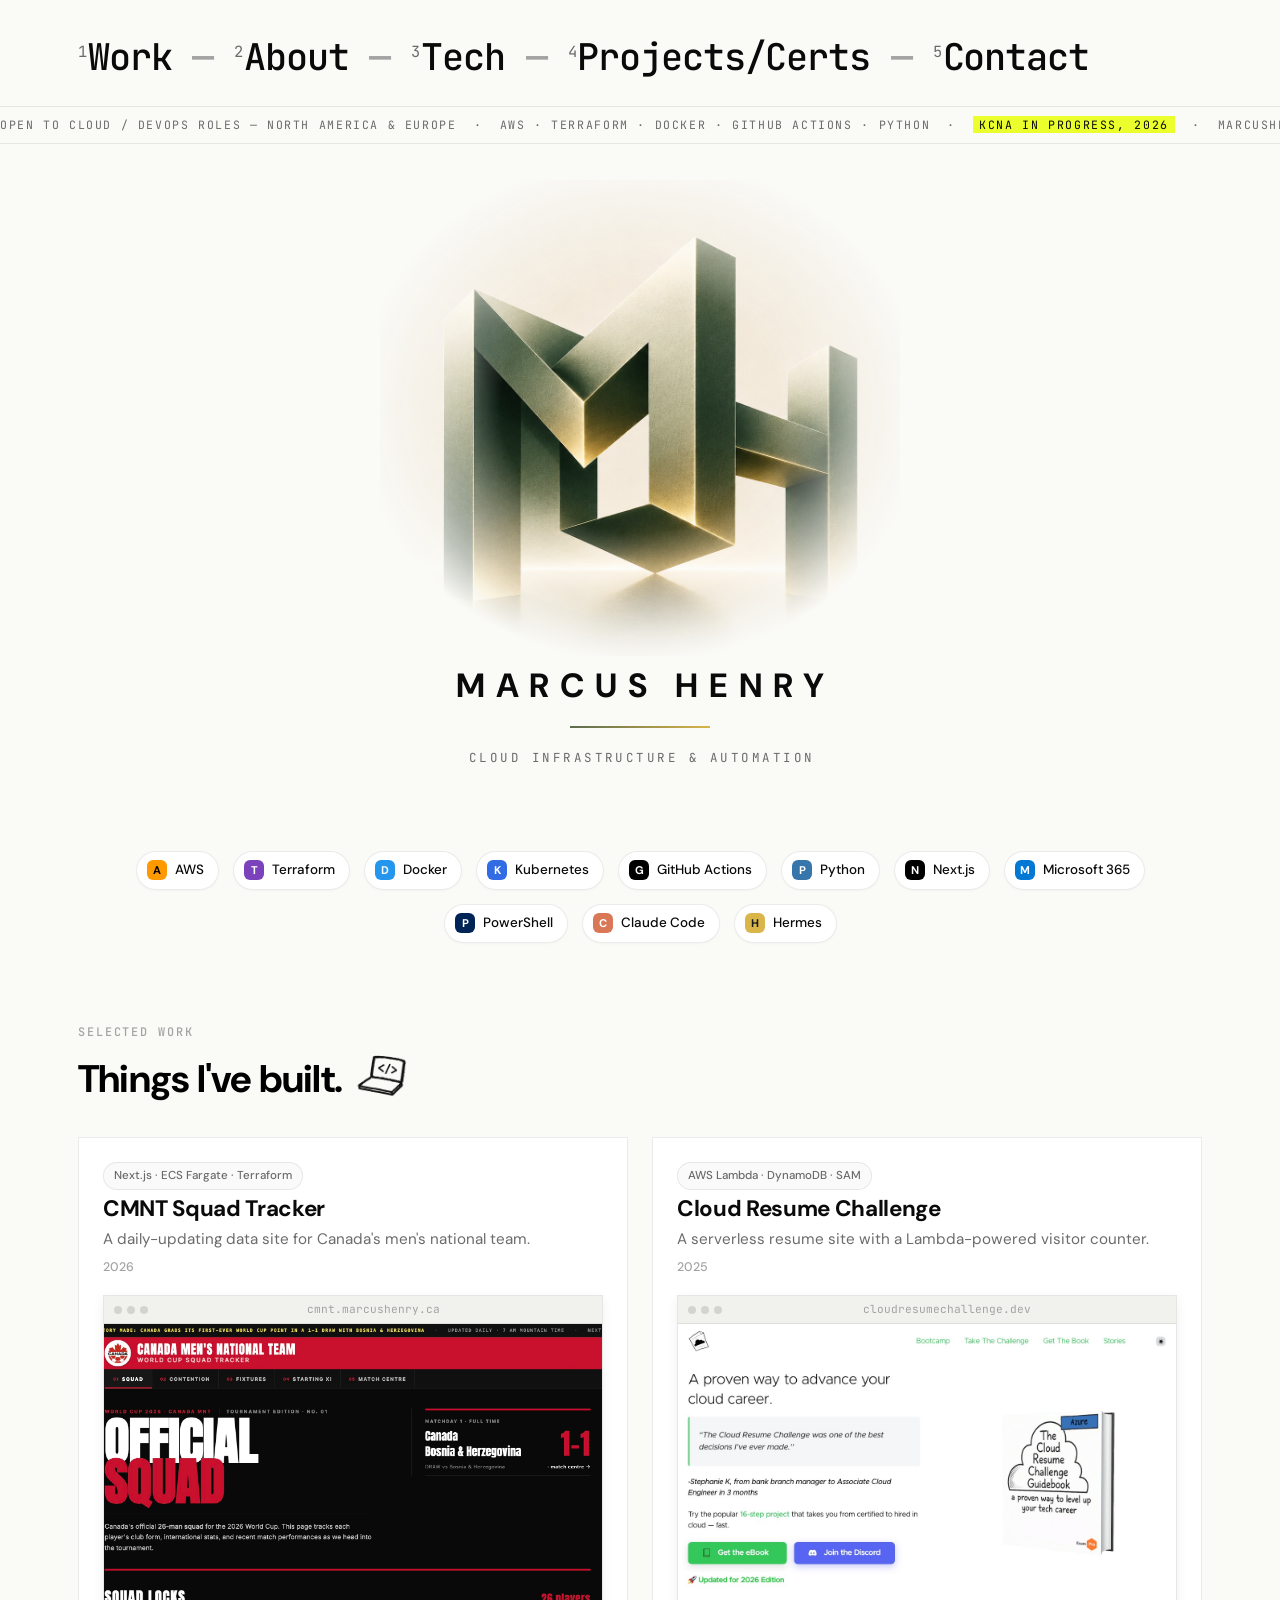
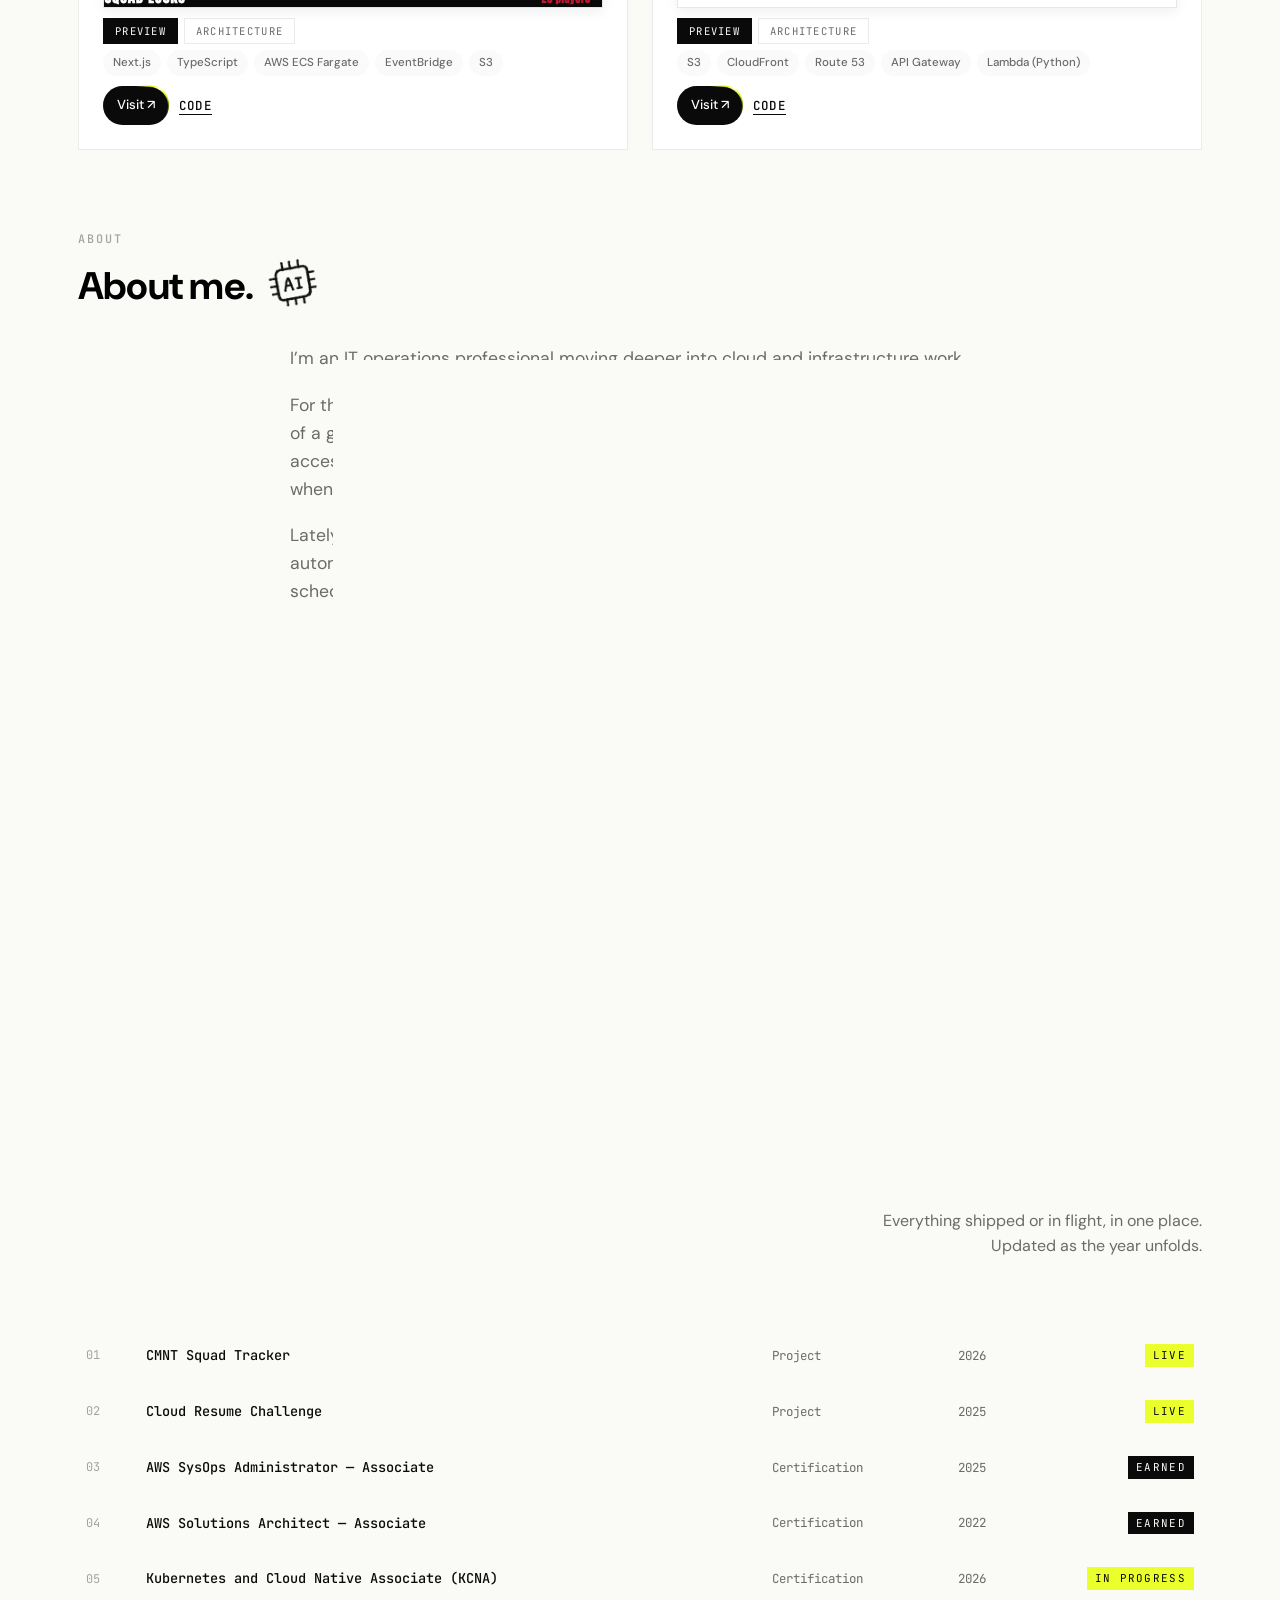
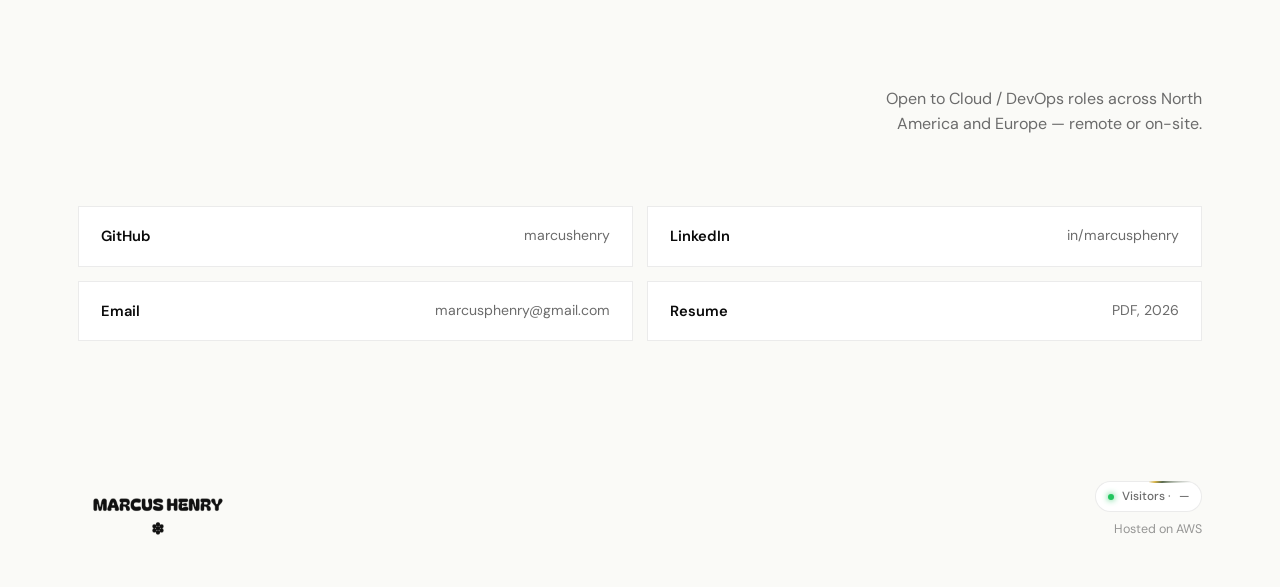
==== commit 1dc80cc3: "content: update CMNT Squad Tracker preview screenshot Co-Authored-By: Claude Opus 4.8 <noreply@anthr" ====
--- a/resume-site/index.html
+++ b/resume-site/index.html
@@ -93,7 +93,7 @@
                 </div>
                 <div class="browser-body">
                   <div class="slide-track">
-                    <div class="slide"><img class="browser-shot" src="images/cmnt-screenshot.jpg" alt="CMNT Squad Tracker — official squad page with player form table" loading="lazy" width="1240" height="930"></div>
+                    <div class="slide"><img class="browser-shot" src="images/cmnt-screenshot.jpg" alt="CMNT Squad Tracker — official squad page with player form table" loading="lazy" width="1648" height="1482"></div>
                     <div class="slide"><img class="browser-shot is-diagram" src="images/cmnt-architecture.png" alt="CMNT Squad Tracker — architecture diagram" loading="lazy" width="1202" height="558"></div>
                   </div>
                 </div>
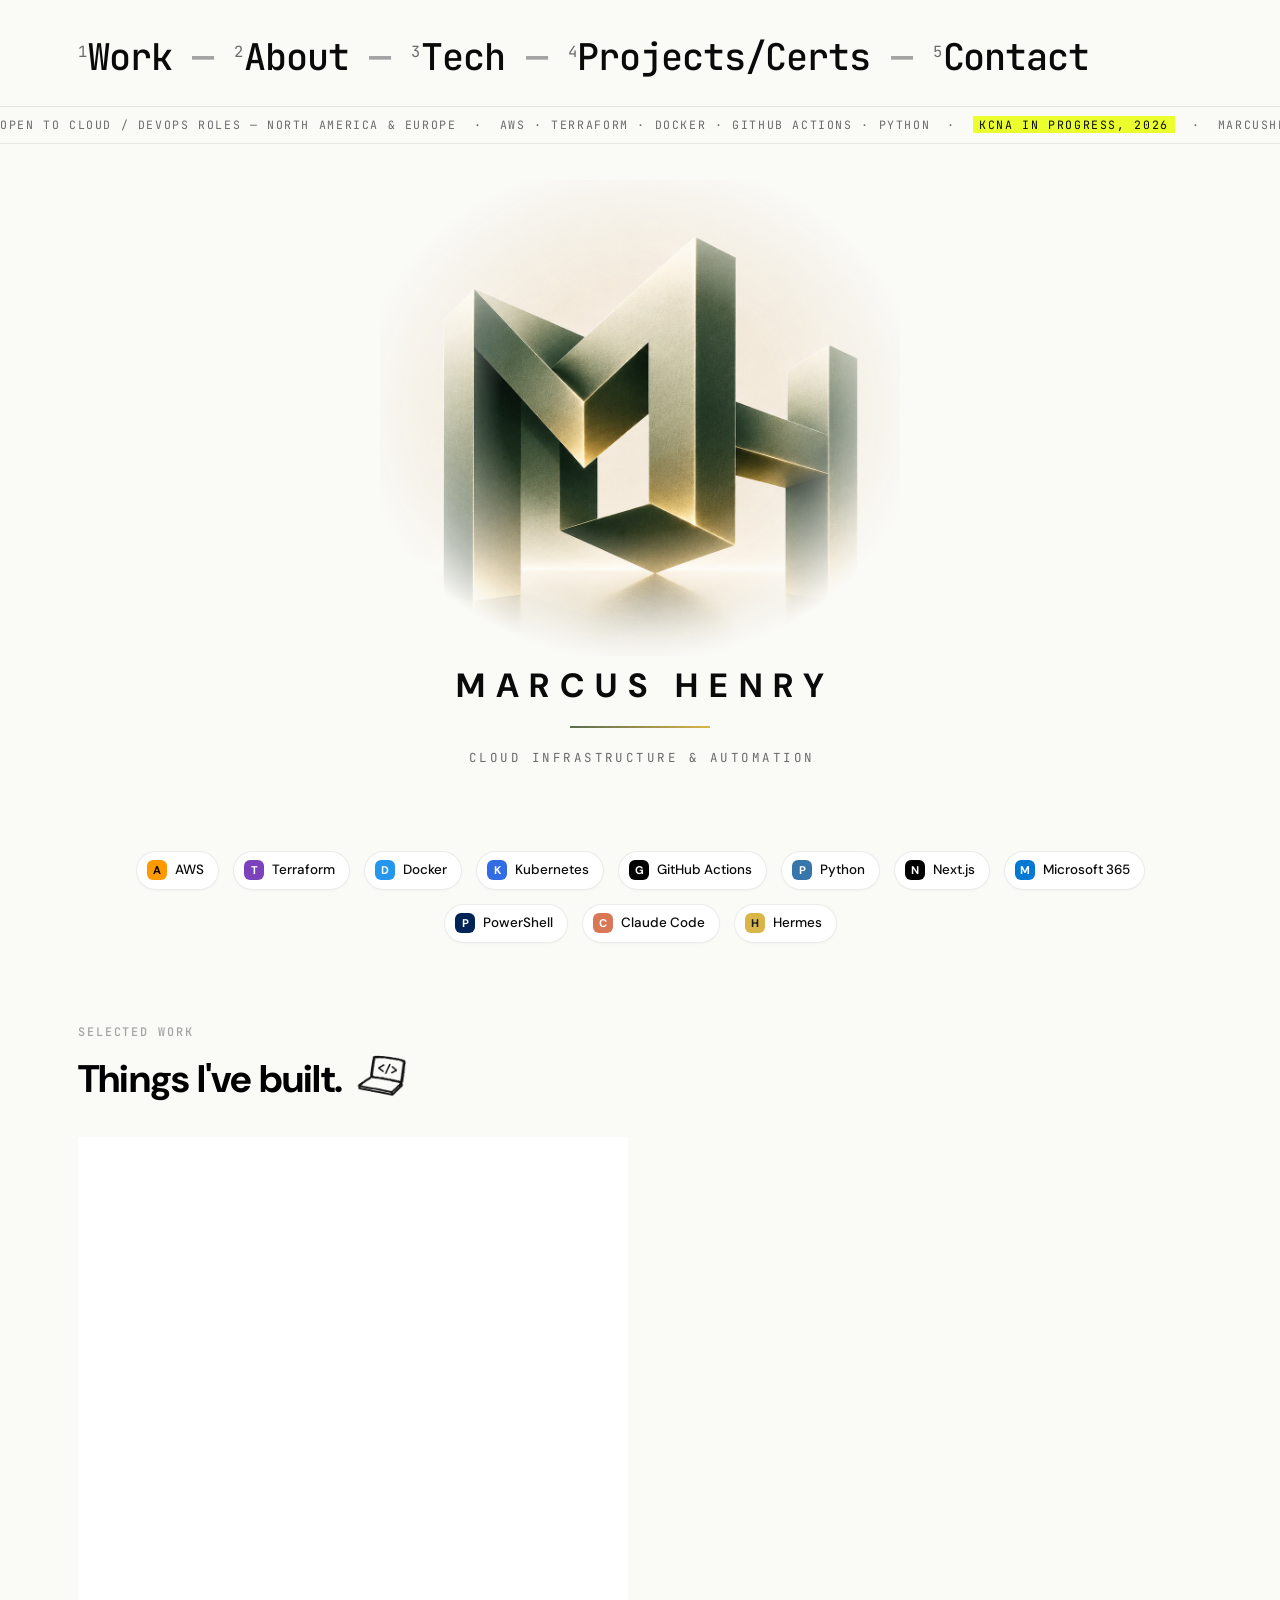
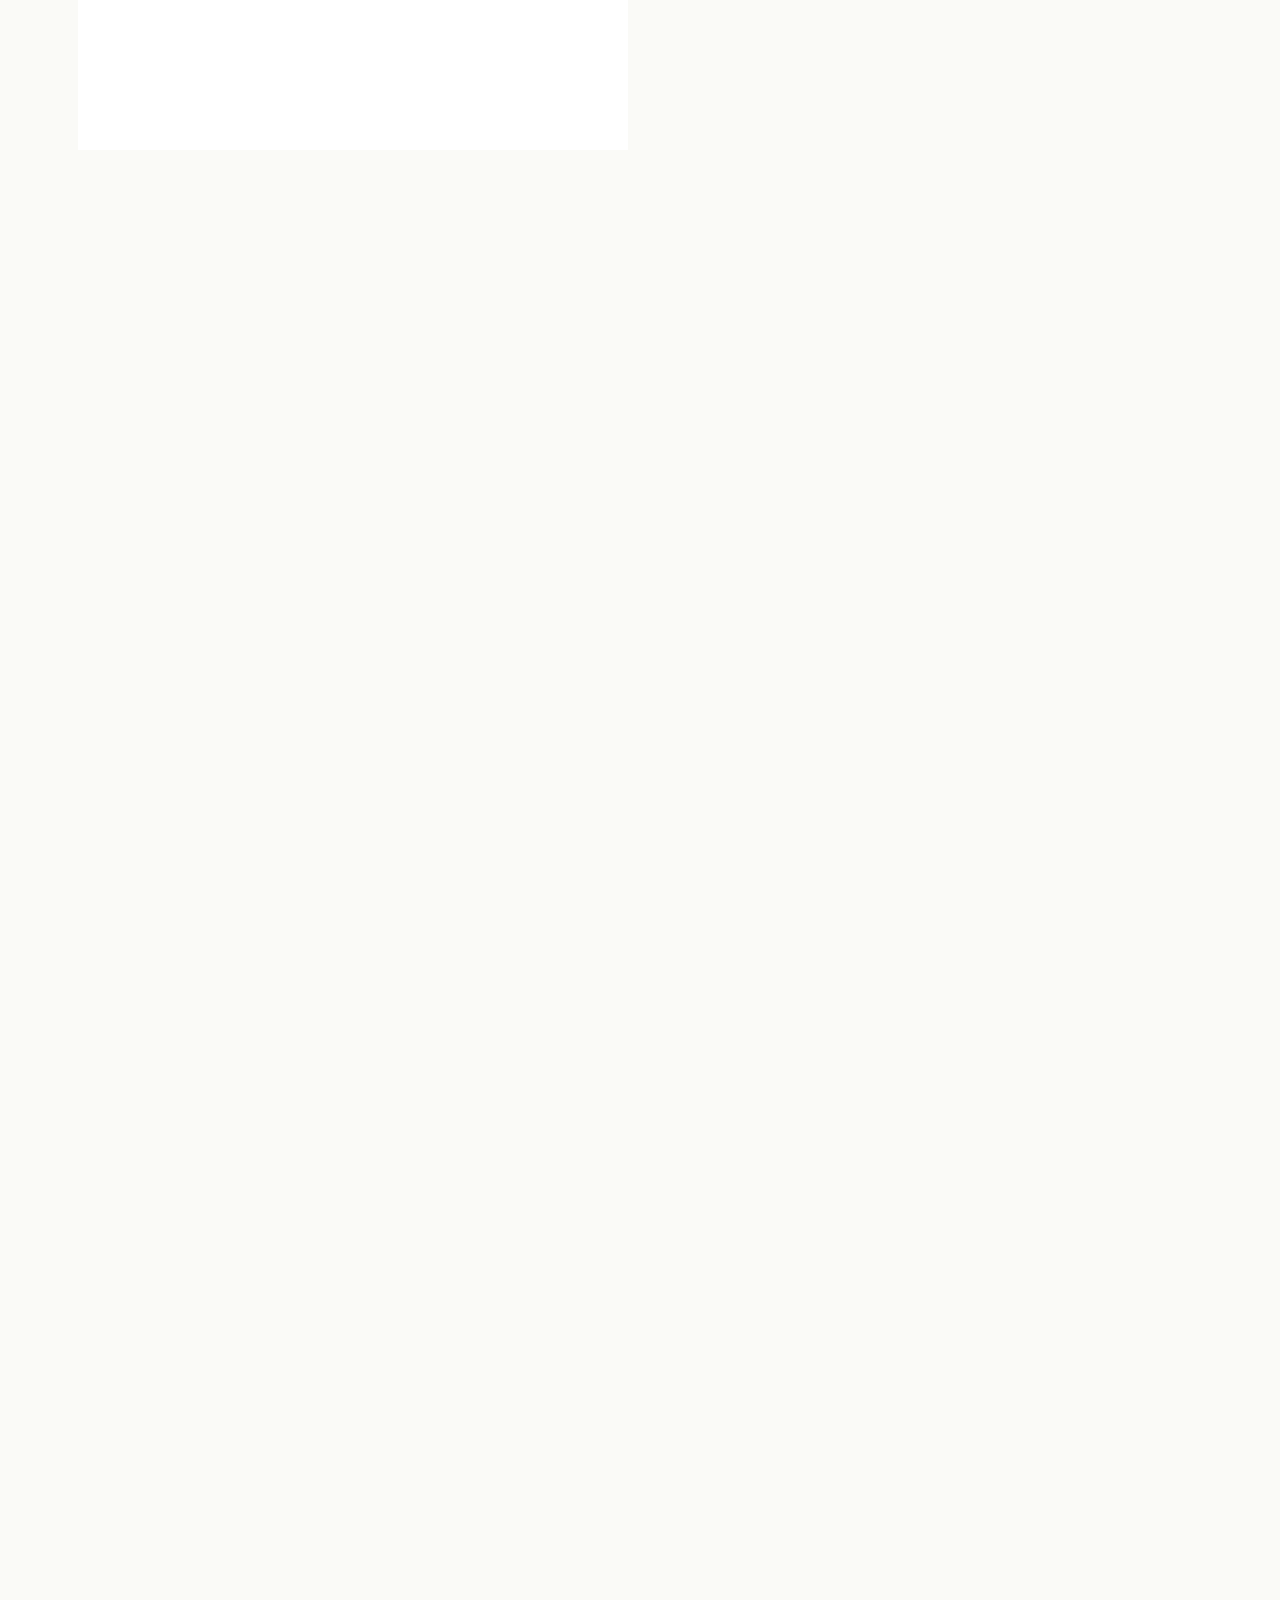
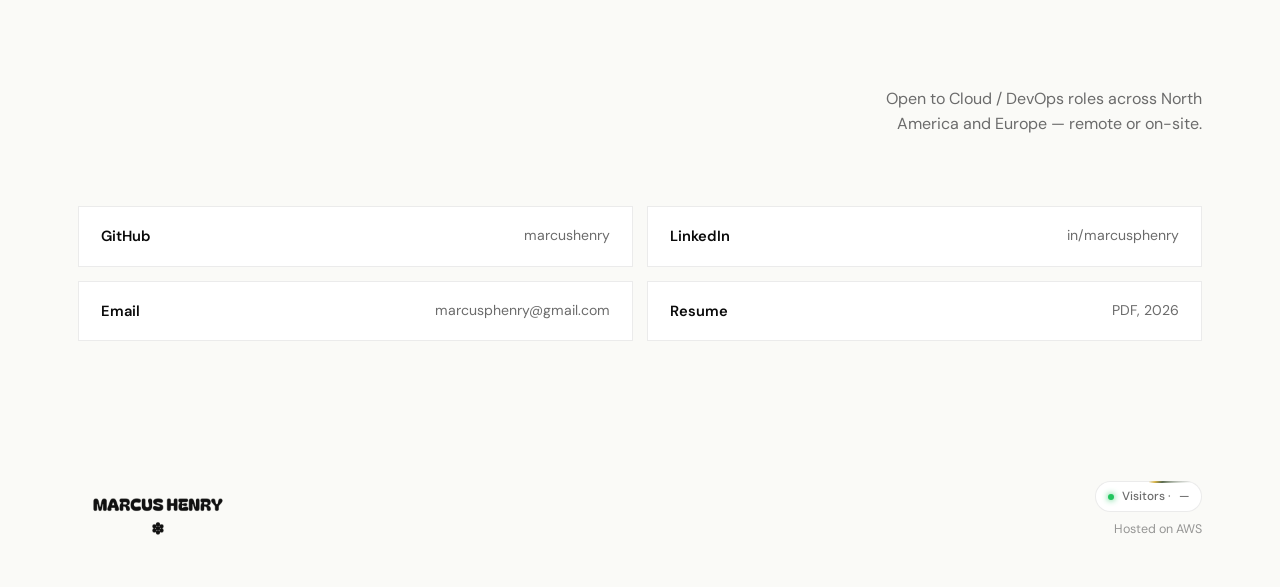
==== commit 10906b1c: "feat: add GoatCounter analytics Add the GoatCounter tracking snippet (marcushenryca.goatcounter.com)" ====
--- a/resume-site/index.html
+++ b/resume-site/index.html
@@ -26,6 +26,10 @@
   <link rel="stylesheet" href="assets/css/theme.css">
   <link rel="stylesheet" href="assets/css/site.css">
   <link rel="stylesheet" href="assets/css/avant.css">
+
+  <!-- GoatCounter analytics (separate dashboard from cmnt) -->
+  <script data-goatcounter="https://marcushenryca.goatcounter.com/count"
+          async src="//gc.zgo.at/count.js"></script>
 </head>
 <body>
   <div class="shell">
